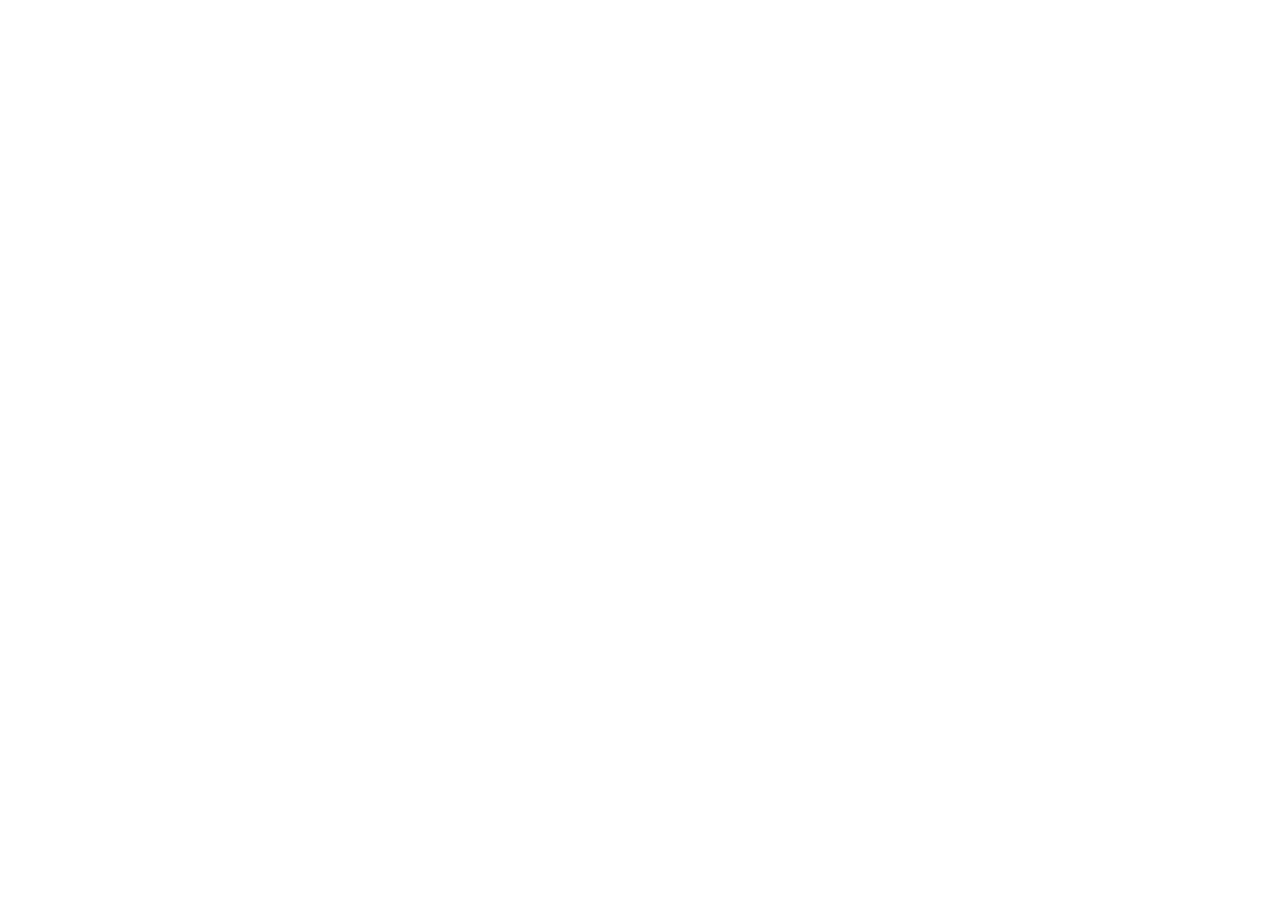
==== index.html @ 93bee439 "Update file paths for CSS and JS in index.html" ====
<!DOCTYPE html>
<html lang="en">

<head>
    <meta charset="UTF-8">
    <meta name="viewport" content="width=device-width, initial-scale=1.0">
    <title>Mi Portafolio | Carlos F. Alvines H.</title>
    <meta name="description"
        content="Portafolio de Carlos F. Alvines H., desarrollador web y programador. Explora mis proyectos, habilidades y experiencia en el desarrollo de software.">
    <meta name="keywords"
        content="Portafolio, Carlos F. Alvines H., desarrollador web, programador, proyectos, habilidades, experiencia, desarrollo de software">
    <meta name="author" content="Carlos F. Alvines H.">
    <meta name="robots" content="index, follow">
    <meta name="theme-color" content="#ffffff">
    <meta property="og:title" content="Mi Portafolio | Carlos F. Alvines H.">
    <meta property="og:description"
        content="Portafolio de Carlos F. Alvines H., desarrollador web y programador. Explora mis proyectos, habilidades y experiencia en el desarrollo de software.">
    <meta property="og:url" content="https://carlosalvines.com">
    <!-- <meta property="og:image" content="https://carlosalvines.com/images/portfolio.jpg"> -->
    <!-- <link rel="icon" href="/assets/img/logo/favicon.ico" type="image/x-icon"> -->
    <link rel="stylesheet" href="./src/css/index.css">
    <script src="./src/js/load-components.js" defer></script>
    <!-- Fuentes mejoradas -->
    <link
        href="https://fonts.googleapis.com/css2?family=Inter:ital,wght@0,100..900;1,100..900&family=Montserrat:ital,wght@0,100..900;1,100..900&display=swap"
        rel="stylesheet">
    <link rel="stylesheet" href="https://cdnjs.cloudflare.com/ajax/libs/font-awesome/6.5.1/css/all.min.css">
</head>

<body>
    <div class="video-background">
        <video autoplay muted loop>
            <source src="/assets/videos/fondo/particulas.mp4" type="video/mp4">
        </video>
    </div>


    <div id="header-container"></div>

    <div id="main-content">
        <div id="about-container"></div>
        <div id="projects-container"></div>
        <div id="contactame-container"></div>
        <div id="footer-container"></div>
    </div>
</body>
<script src="./src/js/main.js"></script>

</html>
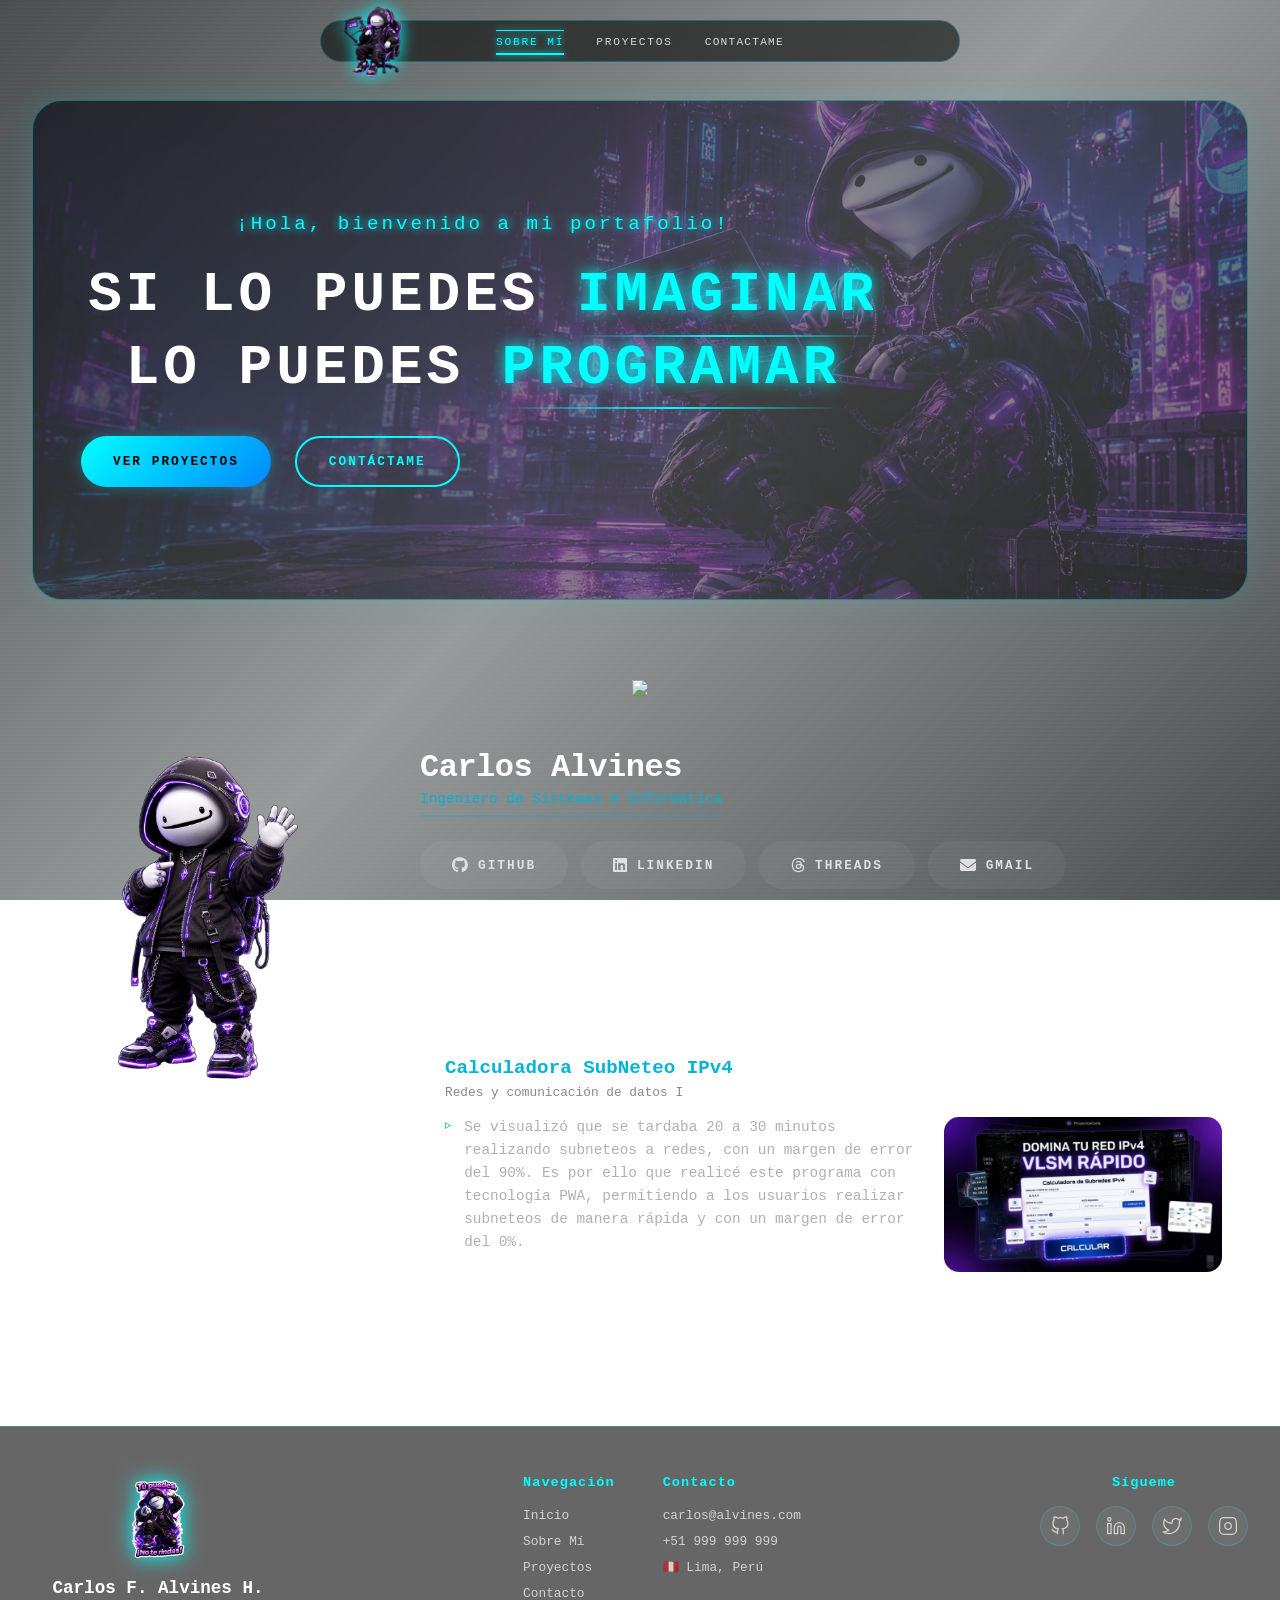
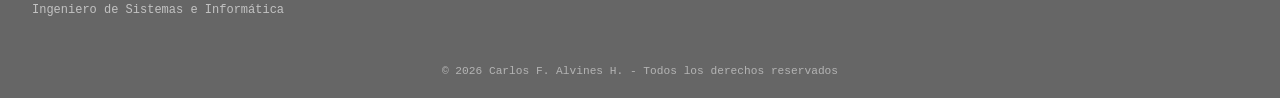
==== commit 4763e1ed: "Update paths for CSS and JS files in index.html" ====
--- a/index.html
+++ b/index.html
@@ -18,8 +18,8 @@
     <meta property="og:url" content="https://carlosalvines.com">
     <!-- <meta property="og:image" content="https://carlosalvines.com/images/portfolio.jpg"> -->
     <!-- <link rel="icon" href="/assets/img/logo/favicon.ico" type="image/x-icon"> -->
-    <link rel="stylesheet" href="./src/css/index.css">
-    <script src="./src/js/load-components.js" defer></script>
+    <link rel="stylesheet" href="./public/src/css/index.css">
+    <script src="./public/src/js/load-components.js" defer></script>
     <!-- Fuentes mejoradas -->
     <link
         href="https://fonts.googleapis.com/css2?family=Inter:ital,wght@0,100..900;1,100..900&family=Montserrat:ital,wght@0,100..900;1,100..900&display=swap"
@@ -30,7 +30,7 @@
 <body>
     <div class="video-background">
         <video autoplay muted loop>
-            <source src="/assets/videos/fondo/particulas.mp4" type="video/mp4">
+            <source src="./assets/videos/fondo/particulas.mp4" type="video/mp4">
         </video>
     </div>
 
@@ -44,6 +44,5 @@
         <div id="footer-container"></div>
     </div>
 </body>
-<script src="./src/js/main.js"></script>
-
+<script src="./public/src/js/main.js"></script>
 </html>
--- a/public/src/css/index.css
+++ b/public/src/css/index.css
@@ -0,0 +1,2589 @@
+/* ===== IMPORTACIÓN DE FUENTES FUTURISTAS ===== */
+@import url('https://fonts.googleapis.com/css2?family=Orbitron:wght@400;500;600;700;800;900&family=Share+Tech+Mono&family=Space+Mono:wght@400;700&family=Chakra+Petch:wght@300;400;500;600;700&display=swap');
+
+/* ===== VIDEO DE FONDO FUTURISTA ===== */
+.video-background {
+    position: fixed;
+    top: 0;
+    left: 0;
+    width: 100%;
+    height: 100%;
+    z-index: -2;
+    overflow: hidden;
+}
+
+.video-background video {
+    position: absolute;
+    top: 50%;
+    left: 50%;
+    transform: translate(-50%, -50%);
+    min-width: 100%;
+    min-height: 100%;
+    width: auto;
+    height: auto;
+    object-fit: cover;
+}
+
+/* Overlay con efecto futurista */
+.video-background::after {
+    content: '';
+    position: absolute;
+    top: 0;
+    left: 0;
+    width: 100%;
+    height: 100%;
+    background: linear-gradient(
+        135deg,
+        rgba(0, 0, 0, 0.7) 0%,
+        rgba(0, 0, 0, 0.4) 50%,
+        rgba(0, 0, 0, 0.7) 100%
+    );
+    z-index: 1;
+}
+
+/* Efecto de scanline futurista */
+.video-background::before {
+    content: '';
+    position: absolute;
+    top: 0;
+    left: 0;
+    width: 100%;
+    height: 100%;
+    background: repeating-linear-gradient(
+        0deg,
+        rgba(0, 255, 255, 0.03) 0px,
+        rgba(0, 255, 255, 0.03) 2px,
+        transparent 2px,
+        transparent 4px
+    );
+    pointer-events: none;
+    z-index: 2;
+}
+
+/* ===== ESTILOS GENERALES ===== */
+* {
+    margin: 0;
+    padding: 0;
+    box-sizing: border-box;
+}
+
+body {
+    font-family: 'Chakra Petch', 'Orbitron', 'Share Tech Mono', monospace;
+    color: #fff;
+    min-height: 100vh;
+    position: relative;
+    overflow-x: hidden;
+}
+
+/* Contenido principal */
+#header-container {
+    position: relative;
+    z-index: 10;
+}
+
+/* Para mejorar la legibilidad del texto sobre el video */
+h1, h2, h3, p, a, span, button {
+    position: relative;
+    z-index: 5;
+}
+
+/* Efecto de entrada suave para el contenido */
+@keyframes fadeInUp {
+    from {
+        opacity: 0;
+        transform: translateY(30px);
+    }
+    to {
+        opacity: 1;
+        transform: translateY(0);
+    }
+}
+
+/* Scrollbar personalizado futurista */
+::-webkit-scrollbar {
+    width: 6px;
+}
+
+::-webkit-scrollbar-track {
+    background: rgba(0, 0, 0, 0.3);
+    backdrop-filter: blur(5px);
+}
+
+::-webkit-scrollbar-thumb {
+    background: linear-gradient(180deg, #00ffff, #00ff88);
+    border-radius: 10px;
+}
+
+::-webkit-scrollbar-thumb:hover {
+    background: linear-gradient(180deg, #00ff88, #00ffff);
+}
+
+/* ===== HEADER FUTURISTA MEJORADO - MÁS ANGOSTO ===== */
+.main-header {
+    position: fixed;
+    top: 20px;
+    left: 50%;
+    transform: translateX(-50%);
+    width: 50%;
+    max-width: 650px;
+    z-index: 1000;
+    padding: 0.7rem 0;
+    transition: all 0.4s cubic-bezier(0.16, 1, 0.3, 1);
+    border-radius: 50px;
+    background: rgba(0, 0, 0, 0.55);
+    backdrop-filter: blur(12px);
+    border: 1px solid rgba(0, 255, 255, 0.25);
+    animation: floatHeader 3s ease-in-out infinite;
+}
+
+/* Efecto flotante */
+@keyframes floatHeader {
+    0% {
+        transform: translateX(-50%) translateY(0px);
+    }
+    50% {
+        transform: translateX(-50%) translateY(-4px);
+    }
+    100% {
+        transform: translateX(-50%) translateY(0px);
+    }
+}
+
+/* Fondo solo en scroll */
+.main-header.scrolled {
+    top: 10px;
+    padding: 0.5rem 0;
+    background: rgba(0, 0, 0, 0.92);
+    backdrop-filter: blur(20px);
+    border-bottom: 1px solid rgba(0, 255, 255, 0.35);
+    box-shadow: 0 5px 20px rgba(0, 0, 0, 0.3);
+    animation: none;
+    width: 55%;
+}
+
+.main-header .container {
+    max-width: 650px;
+    margin: 0 auto;
+    padding: 0 1.2rem;
+    display: flex;
+    justify-content: center;
+    align-items: center;
+    position: relative;
+}
+
+/* ===== LOGO MEJORADO ===== */
+.logo {
+    position: absolute;
+    left: 1.2rem;
+    display: flex;
+    align-items: center;
+    gap: 0.6rem;
+    cursor: pointer;
+    transition: all 0.3s ease;
+}
+
+.logo img {
+    height: 75px;
+    width: auto;
+    filter: drop-shadow(0 0 8px #00ffff);
+    transition: all 0.3s ease;
+}
+
+.logo:hover img {
+    filter: drop-shadow(0 0 18px #00ffff);
+    transform: scale(1.05);
+}
+
+.logo-text {
+    font-size: 1rem;
+    font-weight: 500;
+    letter-spacing: 2.5px;
+    color: #fff;
+    text-transform: uppercase;
+    background: linear-gradient(135deg, #fff, #00ffff, #00ff88);
+    -webkit-background-clip: text;
+    background-clip: text;
+    color: transparent;
+    font-family: 'Orbitron', 'Share Tech Mono', monospace;
+}
+
+/* ===== NAV CENTRADO ===== */
+.nav {
+    display: flex;
+    justify-content: center;
+    width: 100%;
+}
+
+.main-nav {
+    display: flex;
+    align-items: center;
+}
+
+.nav-list {
+    display: flex;
+    gap: 2.2rem;
+    list-style: none;
+    margin: 0;
+    padding: 0;
+}
+
+.nav-list a {
+    color: rgba(255, 255, 255, 0.8);
+    text-decoration: none;
+    font-size: 0.7rem;
+    font-weight: 500;
+    letter-spacing: 1.8px;
+    text-transform: uppercase;
+    padding: 0.4rem 0;
+    position: relative;
+    transition: all 0.3s ease;
+    font-family: 'Orbitron', 'Chakra Petch', monospace;
+}
+
+/* Ajuste específico para Contactame */
+.nav-list li:last-child a {
+    letter-spacing: 1.2px;
+}
+
+/* Efecto línea futurista */
+.nav-list a::before {
+    content: '';
+    position: absolute;
+    bottom: 0;
+    left: 0;
+    width: 0;
+    height: 1.5px;
+    background: #00ffff;
+    box-shadow: 0 0 6px #00ffff;
+    transition: width 0.3s ease;
+}
+
+.nav-list a::after {
+    content: '';
+    position: absolute;
+    top: 0;
+    right: 0;
+    width: 0;
+    height: 1.5px;
+    background: #00ffff;
+    box-shadow: 0 0 6px #00ffff;
+    transition: width 0.3s ease;
+}
+
+.nav-list a:hover::before,
+.nav-list a:hover::after,
+.nav-list a.active::before,
+.nav-list a.active::after {
+    width: 100%;
+}
+
+.nav-list a:hover,
+.nav-list a.active {
+    color: #00ffff;
+    text-shadow: 0 0 6px #00ffff;
+}
+
+/* ===== MENÚ HAMBURGUESA ===== */
+.menu-toogle {
+    display: none;
+    position: absolute;
+    right: 1.2rem;
+    background: none;
+    border: 1px solid rgba(0, 255, 255, 0.35);
+    color: #00ffff;
+    font-size: 1.2rem;
+    cursor: pointer;
+    padding: 0.4rem 0.8rem;
+    border-radius: 30px;
+    transition: all 0.3s ease;
+    backdrop-filter: blur(5px);
+    font-family: monospace;
+}
+
+.menu-toogle:hover {
+    border-color: #00ffff;
+    box-shadow: 0 0 12px rgba(0, 255, 255, 0.35);
+    text-shadow: 0 0 6px #00ffff;
+}
+
+/* ===== RESPONSIVE COMPLETO ===== */
+
+/* Móviles pequeños (hasta 480px) */
+@media (max-width: 480px) {
+    .main-header {
+        top: 8px;
+        width: 92%;
+        padding: 0.45rem 0;
+        border-radius: 35px;
+    }
+    
+    .main-header.scrolled {
+        width: 94%;
+    }
+    
+    .logo {
+        position: relative;
+        left: 0;
+    }
+    
+    .logo img {
+        height: 42px;
+    }
+    
+    .logo-text {
+        display: none;
+    }
+    
+    .main-header .container {
+        justify-content: space-between;
+        padding: 0 0.8rem;
+    }
+    
+    .menu-toogle {
+        display: block;
+        position: relative;
+        right: 0;
+        font-size: 1rem;
+        padding: 0.3rem 0.7rem;
+    }
+    
+    .nav {
+        position: absolute;
+        top: 100%;
+        left: 0;
+        width: 100%;
+        background: rgba(0, 0, 0, 0.96);
+        backdrop-filter: blur(20px);
+        max-height: 0;
+        overflow: hidden;
+        transition: max-height 0.4s ease;
+        border-bottom-left-radius: 25px;
+        border-bottom-right-radius: 25px;
+        overflow: hidden;
+    }
+    
+    .nav.active {
+        max-height: 260px;
+    }
+    
+    .nav-list {
+        flex-direction: column;
+        align-items: center;
+        gap: 0;
+        padding: 0.7rem 0;
+    }
+    
+    .nav-list li {
+        width: 100%;
+        text-align: center;
+    }
+    
+    .nav-list a {
+        display: block;
+        padding: 0.7rem;
+        font-size: 0.7rem;
+        letter-spacing: 1.5px;
+    }
+    
+    .nav-list a::before,
+    .nav-list a::after {
+        display: none;
+    }
+    
+    .nav-list a:hover {
+        background: rgba(0, 255, 255, 0.12);
+        color: #00ffff;
+    }
+}
+
+/* Móviles medianos y tablets pequeñas (481px - 768px) */
+@media (min-width: 481px) and (max-width: 768px) {
+    .main-header {
+        top: 12px;
+        width: 88%;
+        padding: 0.5rem 0;
+        border-radius: 40px;
+    }
+    
+    .main-header.scrolled {
+        width: 90%;
+    }
+    
+    .logo {
+        position: relative;
+        left: 0;
+    }
+    
+    .logo img {
+        height: 48px;
+    }
+    
+    .logo-text {
+        display: none;
+    }
+    
+    .main-header .container {
+        justify-content: space-between;
+        padding: 0 1rem;
+    }
+    
+    .menu-toogle {
+        display: block;
+        position: relative;
+        right: 0;
+    }
+    
+    .nav {
+        position: absolute;
+        top: 100%;
+        left: 0;
+        width: 100%;
+        background: rgba(0, 0, 0, 0.96);
+        backdrop-filter: blur(20px);
+        max-height: 0;
+        overflow: hidden;
+        transition: max-height 0.4s ease;
+        border-bottom-left-radius: 28px;
+        border-bottom-right-radius: 28px;
+        overflow: hidden;
+    }
+    
+    .nav.active {
+        max-height: 280px;
+    }
+    
+    .nav-list {
+        flex-direction: column;
+        align-items: center;
+        gap: 0;
+        padding: 0.8rem 0;
+    }
+    
+    .nav-list li {
+        width: 100%;
+        text-align: center;
+    }
+    
+    .nav-list a {
+        display: block;
+        padding: 0.8rem;
+        font-size: 0.75rem;
+        letter-spacing: 1.5px;
+    }
+    
+    .nav-list a::before,
+    .nav-list a::after {
+        display: none;
+    }
+    
+    .nav-list a:hover {
+        background: rgba(0, 255, 255, 0.12);
+        color: #00ffff;
+    }
+}
+
+/* Tablets (769px - 968px) */
+@media (min-width: 769px) and (max-width: 968px) {
+    .main-header {
+        width: 65%;
+        top: 15px;
+    }
+    
+    .main-header.scrolled {
+        width: 70%;
+    }
+    
+    .nav-list {
+        gap: 1.5rem;
+    }
+    
+    .nav-list a {
+        font-size: 0.6rem;
+        letter-spacing: 1.5px;
+    }
+    
+    .logo img {
+        height: 60px;
+    }
+    
+    .logo-text {
+        font-size: 0.85rem;
+        letter-spacing: 2px;
+    }
+}
+
+/* Laptops pequeñas (969px - 1200px) */
+@media (min-width: 969px) and (max-width: 1200px) {
+    .main-header {
+        width: 55%;
+        max-width: 700px;
+    }
+    
+    .nav-list {
+        gap: 1.8rem;
+    }
+    
+    .nav-list a {
+        font-size: 0.68rem;
+        letter-spacing: 1.6px;
+    }
+    
+    .logo img {
+        height: 70px;
+    }
+}
+
+/* Laptops grandes (1201px - 1400px) */
+@media (min-width: 1201px) and (max-width: 1400px) {
+    .main-header {
+        width: 50%;
+        max-width: 650px;
+    }
+    
+    .nav-list {
+        gap: 2rem;
+    }
+    
+    .nav-list a {
+        font-size: 0.7rem;
+        letter-spacing: 1.8px;
+    }
+}
+
+/* Pantallas muy grandes (1401px en adelante) */
+@media (min-width: 1401px) {
+    .main-header {
+        width: 45%;
+        max-width: 600px;
+    }
+    
+    .nav-list {
+        gap: 2.2rem;
+    }
+    
+    .nav-list a {
+        font-size: 0.72rem;
+        letter-spacing: 1.8px;
+    }
+}
+
+/* Altura pequeña (menos de 500px de altura) */
+@media (max-height: 500px) {
+    .main-header {
+        top: 8px;
+        padding: 0.4rem 0;
+    }
+    
+    .main-header.scrolled {
+        top: 5px;
+        padding: 0.3rem 0;
+    }
+    
+    .logo img {
+        height: 45px;
+    }
+    
+    .nav-list a {
+        padding: 0.2rem 0;
+    }
+}
+
+
+
+
+
+
+
+
+
+/* ================ABOUT ME========= */
+/* ================ ABOUT-ME SECTION ================ */
+
+/* ===== SECCIÓN ABOUT-ME (HERO) ===== */
+.about-me-section {
+    min-height: 100vh;
+    display: flex;
+    align-items: center;
+    padding: 100px 2rem 4rem;
+    position: relative;
+}
+
+.about-me-section .container {
+    max-width: 1400px;
+    margin: 0 auto;
+    width: 100%;
+}
+
+/* Banner principal */
+.about-me-section .banner {
+    position: relative;
+    border-radius: 30px;
+    overflow: hidden;
+    background: rgba(0, 0, 0, 0.4);
+    backdrop-filter: blur(5px);
+    border: 1px solid rgba(0, 255, 255, 0.3);
+    box-shadow: 0 0 30px rgba(0, 255, 255, 0.1);
+    transition: all 0.4s ease;
+    display: flex;
+    align-items: center;
+    min-height: 500px;
+}
+
+/* En pantallas grandes el contenido va a la izquierda */
+@media (min-width: 969px) {
+    .about-me-section .banner {
+        justify-content: flex-start;
+    }
+    
+    .about-me-section .content {
+        text-align: left;
+        padding: 3rem;
+        max-width: 700px;
+    }
+    
+    .buttons {
+        justify-content: flex-start;
+    }
+}
+
+.about-me-section .banner:hover {
+    border-color: rgba(0, 255, 255, 0.6);
+    box-shadow: 0 0 50px rgba(0, 255, 255, 0.2);
+}
+
+/* Imagen de fondo del banner */
+.banner-image {
+    position: absolute;
+    top: 0;
+    left: 0;
+    width: 100%;
+    height: 100%;
+    object-fit: cover;
+    z-index: -1;
+    opacity: 0.3;
+    transition: opacity 0.4s ease;
+}
+
+.about-me-section .banner:hover .banner-image {
+    opacity: 0.5;
+}
+
+/* Contenido del banner */
+.about-me-section .content {
+    position: relative;
+    z-index: 2;
+    text-align: center;
+    padding: 3rem;
+    max-width: 900px;
+}
+
+/* Bienvenida */
+.bienvenida h3 {
+    font-size: 1.2rem;
+    font-weight: 400;
+    letter-spacing: 3px;
+    color: #00ffff;
+    text-shadow: 0 0 10px #00ffff;
+    margin-bottom: 1.5rem;
+    font-family: 'Orbitron', monospace;
+    animation: fadeInUpAbout 0.6s ease;
+}
+
+/* Título principal */
+.about-me-section h1 {
+    font-size: 3.5rem;
+    font-weight: 700;
+    letter-spacing: 4px;
+    line-height: 1.3;
+    margin-bottom: 2rem;
+    font-family: 'Orbitron', monospace;
+    animation: fadeInUpAbout 0.8s ease;
+}
+
+.about-me-section h1 span {
+    color: #00ffff;
+    text-shadow: 0 0 15px #00ffff;
+    position: relative;
+    display: inline-block;
+}
+
+.about-me-section h1 span::before {
+    content: '';
+    position: absolute;
+    bottom: -5px;
+    left: 0;
+    width: 100%;
+    height: 2px;
+    background: linear-gradient(90deg, transparent, #00ffff, transparent);
+}
+
+/* Botones */
+.buttons {
+    display: flex;
+    gap: 1.5rem;
+    justify-content: center;
+    flex-wrap: wrap;
+    animation: fadeInUpAbout 1s ease;
+}
+
+.about-me-section button {
+    padding: 1rem 2rem;
+    border-radius: 50px;
+    font-size: 0.8rem;
+    font-weight: 600;
+    letter-spacing: 2px;
+    text-transform: uppercase;
+    cursor: pointer;
+    transition: all 0.3s ease;
+    font-family: 'Orbitron', monospace;
+    border: none;
+}
+
+.btn-primary {
+    background: linear-gradient(135deg, #00ffff, #0088ff);
+    color: #000;
+    box-shadow: 0 0 15px rgba(0, 255, 255, 0.3);
+}
+
+.btn-primary a {
+    color: #000;
+    text-decoration: none;
+}
+
+.btn-primary:hover {
+    transform: translateY(-3px);
+    box-shadow: 0 0 25px rgba(0, 255, 255, 0.5);
+}
+
+.btn-secondary {
+    background: transparent;
+    border: 2px solid #00ffff !important;
+    color: #00ffff;
+}
+
+.btn-secondary a {
+    color: #00ffff;
+    text-decoration: none;
+}
+
+.btn-secondary:hover {
+    background: rgba(0, 255, 255, 0.1);
+    transform: translateY(-3px);
+    box-shadow: 0 0 20px rgba(0, 255, 255, 0.2);
+}
+
+/* Animaciones */
+@keyframes fadeInUpAbout {
+    from {
+        opacity: 0;
+        transform: translateY(30px);
+    }
+    to {
+        opacity: 1;
+        transform: translateY(0);
+    }
+}
+
+/* ===== RESPONSIVE ABOUT-ME ===== */
+
+/* Tablets (769px - 968px) */
+@media (max-width: 968px) {
+    .about-me-section {
+        padding: 100px 2rem 4rem;
+        min-height: auto;
+    }
+    
+    .about-me-section h1 {
+        font-size: 2.5rem;
+        letter-spacing: 3px;
+    }
+    
+    .bienvenida h3 {
+        font-size: 1rem;
+        letter-spacing: 2px;
+    }
+    
+    .about-me-section .content {
+        padding: 2rem;
+    }
+    
+    .about-me-section .banner {
+        min-height: 450px;
+    }
+}
+
+/* Móviles grandes y tablets pequeñas (481px - 768px) */
+@media (max-width: 768px) {
+    .about-me-section {
+        padding: 140px 1rem 3rem;
+        min-height: auto;
+    }
+    
+    .about-me-section .banner {
+        min-height: 400px;
+    }
+    
+    .about-me-section h1 {
+        font-size: 1.8rem;
+        letter-spacing: 2px;
+    }
+    
+    .buttons {
+        gap: 1rem;
+    }
+    
+    .about-me-section button {
+        padding: 0.7rem 1.5rem;
+        font-size: 0.7rem;
+    }
+    
+    .bienvenida h3 {
+        font-size: 0.8rem;
+        letter-spacing: 2px;
+    }
+    
+    .about-me-section .content {
+        text-align: center;
+        padding: 1.5rem;
+    }
+    
+    .buttons {
+        justify-content: center;
+    }
+}
+
+/* Móviles pequeños (hasta 480px) */
+@media (max-width: 480px) {
+    .about-me-section {
+        padding: 130px 1rem 2rem;
+        min-height: auto;
+    }
+    
+    .about-me-section .banner {
+        min-height: 350px;
+    }
+    
+    .about-me-section h1 {
+        font-size: 1.4rem;
+        letter-spacing: 2px;
+    }
+    
+    .about-me-section button {
+        padding: 0.6rem 1.2rem;
+        font-size: 0.6rem;
+    }
+    
+    .bienvenida h3 {
+        font-size: 0.7rem;
+        letter-spacing: 1.5px;
+    }
+    
+    .about-me-section .content {
+        padding: 1.2rem;
+    }
+}
+
+/* Altura pequeña (menos de 600px de altura) */
+@media (max-height: 600px) {
+    .about-me-section {
+        padding: 120px 1rem 2rem;
+        min-height: auto;
+    }
+    
+    .about-me-section .banner {
+        min-height: 300px;
+    }
+    
+    .about-me-section h1 {
+        font-size: 1.3rem;
+        margin-bottom: 1rem;
+    }
+    
+    .bienvenida h3 {
+        margin-bottom: 0.8rem;
+    }
+    
+    .about-me-section button {
+        padding: 0.5rem 1rem;
+        font-size: 0.6rem;
+    }
+}
+
+
+
+
+
+
+
+
+/* container-info */
+/* ================ ABOUT-ME SECTION ================ */
+
+/* ===== SECCIÓN ABOUT-ME ===== */
+.about-me-section {
+    min-height: 100vh;
+    display: flex;
+    align-items: center;
+    padding: 100px 2rem 4rem;
+    position: relative;
+}
+
+.about-me-section .container {
+    max-width: 1400px;
+    margin: 0 auto;
+    width: 100%;
+}
+
+/* ===== BANNER PRINCIPAL ===== */
+.about-me-section .banner {
+    position: relative;
+    border-radius: 30px;
+    overflow: hidden;
+    background: rgba(0, 0, 0, 0.4);
+    backdrop-filter: blur(5px);
+    border: 1px solid rgba(0, 255, 255, 0.3);
+    box-shadow: 0 0 30px rgba(0, 255, 255, 0.1);
+    transition: all 0.4s ease;
+    display: flex;
+    align-items: center;
+    min-height: 500px;
+    margin-bottom: 5rem;
+}
+
+@media (min-width: 969px) {
+    .about-me-section .banner {
+        justify-content: flex-start;
+    }
+    
+    .about-me-section .content {
+        text-align: left;
+        padding: 3rem;
+        max-width: 700px;
+    }
+    
+    .about-me-section .banner .buttons {
+        justify-content: flex-start;
+    }
+}
+
+.about-me-section .banner:hover {
+    border-color: rgba(0, 255, 255, 0.6);
+    box-shadow: 0 0 50px rgba(0, 255, 255, 0.2);
+}
+
+.banner-image {
+    position: absolute;
+    top: 0;
+    left: 0;
+    width: 100%;
+    height: 100%;
+    object-fit: cover;
+    z-index: -1;
+    opacity: 0.3;
+    transition: opacity 0.4s ease;
+}
+
+.about-me-section .banner:hover .banner-image {
+    opacity: 0.5;
+}
+
+.about-me-section .content {
+    position: relative;
+    z-index: 2;
+    text-align: center;
+    padding: 3rem;
+    max-width: 900px;
+}
+
+.bienvenida h3 {
+    font-size: 1.2rem;
+    font-weight: 400;
+    letter-spacing: 3px;
+    color: #00ffff;
+    text-shadow: 0 0 10px #00ffff;
+    margin-bottom: 1.5rem;
+    font-family: 'Orbitron', monospace;
+    animation: fadeInUpAbout 0.6s ease;
+}
+
+.about-me-section h1 {
+    font-size: 3.5rem;
+    font-weight: 700;
+    letter-spacing: 4px;
+    line-height: 1.3;
+    margin-bottom: 2rem;
+    font-family: 'Orbitron', monospace;
+    animation: fadeInUpAbout 0.8s ease;
+}
+
+.about-me-section h1 span {
+    color: #00ffff;
+    text-shadow: 0 0 15px #00ffff;
+    position: relative;
+    display: inline-block;
+}
+
+.about-me-section h1 span::before {
+    content: '';
+    position: absolute;
+    bottom: -5px;
+    left: 0;
+    width: 100%;
+    height: 2px;
+    background: linear-gradient(90deg, transparent, #00ffff, transparent);
+}
+
+.about-me-section .banner .buttons {
+    display: flex;
+    gap: 1.5rem;
+    flex-wrap: wrap;
+    animation: fadeInUpAbout 1s ease;
+}
+
+.about-me-section .banner button {
+    padding: 1rem 2rem;
+    border-radius: 50px;
+    font-size: 0.8rem;
+    font-weight: 600;
+    letter-spacing: 2px;
+    text-transform: uppercase;
+    cursor: pointer;
+    transition: all 0.3s ease;
+    font-family: 'Orbitron', monospace;
+    border: none;
+}
+
+.btn-primary {
+    background: linear-gradient(135deg, #00ffff, #0088ff);
+    color: #000;
+    box-shadow: 0 0 15px rgba(0, 255, 255, 0.3);
+}
+
+.btn-primary a {
+    color: #000;
+    text-decoration: none;
+}
+
+.btn-primary:hover {
+    transform: translateY(-3px);
+    box-shadow: 0 0 25px rgba(0, 255, 255, 0.5);
+}
+
+.btn-secondary {
+    background: transparent;
+    border: 2px solid #00ffff !important;
+    color: #00ffff;
+}
+
+.btn-secondary a {
+    color: #00ffff;
+    text-decoration: none;
+}
+
+.btn-secondary:hover {
+    background: rgba(0, 255, 255, 0.1);
+    transform: translateY(-3px);
+    box-shadow: 0 0 20px rgba(0, 255, 255, 0.2);
+}
+
+/* ===== INFO WRAPPER - SEPARADO DEL BANNER ===== */
+.info-wrapper {
+    display: flex;
+    gap: 3rem;
+    margin-top: 3rem;
+    padding: 0;
+}
+
+/* Imagen - sin fondo amarillo, más grande en desktop */
+.info-image {
+    flex-shrink: 0;
+    width: 340px;
+}
+
+.info-image img {
+    width: 100%;
+    height: auto;
+    object-fit: contain;
+    transition: all 0.3s ease;
+    background: transparent;
+    display: block;
+}
+
+.info-image img:focus {
+    outline: none;
+    transform: scale(1.02);
+}
+
+.info-image img:hover {
+    transform: scale(1.02);
+}
+
+/* Contenedor de texto */
+.info-text {
+    flex: 1;
+}
+
+.info-text h2 {
+    font-size: 2rem;
+    font-weight: 600;
+    color: #fff;
+    margin-bottom: 0.25rem;
+    letter-spacing: -0.5px;
+}
+
+.info-text > span {
+    font-size: 0.9rem;
+    color: #00b4d8;
+    font-weight: 500;
+    display: inline-block;
+    margin-bottom: 1.5rem;
+    padding-bottom: 0.5rem;
+    border-bottom: 2px solid rgba(0, 180, 216, 0.3);
+}
+
+/* Botones sociales */
+.social-buttons {
+    display: flex;
+    gap: 0.8rem;
+    flex-wrap: wrap;
+    margin-bottom: 1.5rem;
+}
+
+.social-btn {
+    display: inline-flex;
+    align-items: center;
+    gap: 0.5rem;
+    background: rgba(255, 255, 255, 0.05);
+    border: 1px solid rgba(255, 255, 255, 0.1);
+    padding: 0.5rem 1.2rem;
+    border-radius: 40px;
+    color: #e0e0e0;
+    font-size: 0.8rem;
+    font-weight: 500;
+    cursor: pointer;
+    transition: all 0.2s ease;
+}
+.social-btn a {
+    text-decoration: none;
+    color: inherit;
+    display: inline-flex;
+    align-items: center;
+    gap: 0.5rem;
+}
+.social-btn i {
+    font-size: 1rem;
+}
+
+.social-btn:hover {
+    background: rgba(0, 180, 216, 0.15);
+    border-color: rgba(0, 180, 216, 0.4);
+    color: #00b4d8;
+    transform: translateY(-2px);
+}
+
+/* Descripción */
+.description {
+    font-size: 0.95rem;
+    line-height: 1.6;
+    color: #c0c0c0;
+    margin-bottom: 2rem;
+    text-align: justify;
+}
+
+/* Sección experiencia */
+.experiencia {
+    background: rgba(255, 255, 255, 0.03);
+    border-radius: 20px;
+    padding: 1.5rem;
+    border: 1px solid rgba(255, 255, 255, 0.06);
+    margin-top: 1rem;
+}
+
+.experiencia h3 {
+    font-size: 1.2rem;
+    font-weight: 600;
+    color: #00b4d8;
+    margin-bottom: 0.25rem;
+}
+
+.experiencia > span {
+    font-size: 0.8rem;
+    color: #888;
+    display: inline-block;
+    margin-bottom: 1rem;
+}
+
+.caracteristicas {
+    display: flex;
+    gap: 1.5rem;
+    align-items: flex-start;
+    flex-wrap: wrap;
+}
+
+.caracteristicas ul {
+    flex: 2;
+    list-style: none;
+    padding: 0;
+}
+
+.caracteristicas li {
+    font-size: 0.9rem;
+    line-height: 1.6;
+    color: #b0b0b0;
+    position: relative;
+    padding-left: 1.2rem;
+}
+
+.caracteristicas li::before {
+    content: "▹";
+    position: absolute;
+    left: 0;
+    color: #00b4d8;
+    font-size: 0.8rem;
+}
+
+.caracteristicas img {
+    flex: 1;
+    width: 100%;
+    max-width: 280px;
+    border-radius: 16px;
+    background: transparent;
+    object-fit: cover;
+    border: 1px solid rgba(255, 255, 255, 0.08);
+    transition: transform 0.3s ease;
+}
+
+.caracteristicas img:hover {
+    transform: scale(1.02);
+}
+
+/* Animaciones */
+@keyframes fadeInUpAbout {
+    from {
+        opacity: 0;
+        transform: translateY(30px);
+    }
+    to {
+        opacity: 1;
+        transform: translateY(0);
+    }
+}
+
+/* ===== RESPONSIVE ===== */
+
+/* Tablets */
+@media (max-width: 968px) {
+    .about-me-section {
+        padding: 100px 1.5rem 4rem;
+    }
+    
+    .about-me-section h1 {
+        font-size: 2.5rem;
+    }
+    
+    .bienvenida h3 {
+        font-size: 1rem;
+    }
+    
+    .about-me-section .banner {
+        min-height: 450px;
+        margin-bottom: 3rem;
+    }
+    
+    .info-wrapper {
+        flex-direction: column;
+        align-items: center;
+        text-align: center;
+        gap: 2rem;
+        margin-top: 2rem;
+    }
+    
+    .info-image {
+        width: 260px;
+    }
+    
+    .info-text h2 {
+        font-size: 1.6rem;
+    }
+    
+    .social-buttons {
+        justify-content: center;
+    }
+    
+    .description {
+        text-align: center;
+    }
+    
+    .caracteristicas {
+        flex-direction: column;
+    }
+    
+    .caracteristicas ul {
+        order: 2;
+    }
+    
+    .caracteristicas img {
+        order: 1;
+        max-width: 100%;
+        margin-bottom: 1rem;
+    }
+    
+    .caracteristicas li {
+        text-align: left;
+    }
+}
+
+/* Móviles grandes */
+@media (max-width: 768px) {
+    .about-me-section {
+        padding: 140px 1rem 3rem;
+    }
+    
+    .about-me-section .banner {
+        min-height: 400px;
+        margin-bottom: 2rem;
+    }
+    
+    .about-me-section h1 {
+        font-size: 1.8rem;
+    }
+    
+    .about-me-section .banner .buttons {
+        gap: 1rem;
+    }
+    
+    .about-me-section .banner button {
+        padding: 0.7rem 1.5rem;
+        font-size: 0.7rem;
+    }
+    
+    .bienvenida h3 {
+        font-size: 0.8rem;
+    }
+    
+    .about-me-section .content {
+        padding: 1.5rem;
+    }
+    
+    .info-wrapper {
+        margin-top: 1.5rem;
+    }
+    
+    .info-image {
+        width: 200px;
+    }
+    
+    .info-text h2 {
+        font-size: 1.4rem;
+    }
+    
+    .social-btn {
+        padding: 0.4rem 1rem;
+        font-size: 0.7rem;
+    }
+    
+    .description {
+        font-size: 0.85rem;
+    }
+    
+    .experiencia {
+        padding: 1rem;
+    }
+    
+    .experiencia h3 {
+        font-size: 1rem;
+    }
+    
+    .caracteristicas li {
+        font-size: 0.8rem;
+    }
+}
+
+/* Móviles pequeños */
+@media (max-width: 480px) {
+    .about-me-section {
+        padding: 130px 0.8rem 2rem;
+    }
+    
+    .about-me-section .banner {
+        min-height: 350px;
+        margin-bottom: 1.5rem;
+    }
+    
+    .about-me-section h1 {
+        font-size: 1.4rem;
+    }
+    
+    .about-me-section .banner button {
+        padding: 0.5rem 1rem;
+        font-size: 0.6rem;
+    }
+    
+    .bienvenida h3 {
+        font-size: 0.7rem;
+    }
+    
+    .info-image {
+        width: 160px;
+    }
+    
+    .social-buttons {
+        gap: 0.5rem;
+    }
+    
+    .social-btn {
+        padding: 0.35rem 0.8rem;
+        font-size: 0.65rem;
+    }
+    
+    .social-btn i {
+        font-size: 0.8rem;
+    }
+    
+    .info-text h2 {
+        font-size: 1.2rem;
+    }
+}
+
+/* Altura pequeña */
+@media (max-height: 600px) {
+    .about-me-section {
+        padding: 120px 1rem 2rem;
+    }
+    
+    .about-me-section .banner {
+        min-height: 300px;
+        margin-bottom: 2rem;
+    }
+    
+    .about-me-section h1 {
+        font-size: 1.3rem;
+        margin-bottom: 1rem;
+    }
+    
+    .bienvenida h3 {
+        margin-bottom: 0.8rem;
+    }
+    
+    .about-me-section .banner button {
+        padding: 0.5rem 1rem;
+        font-size: 0.6rem;
+    }
+    
+    .info-image {
+        width: 180px;
+    }
+}
+
+
+/* ================PROJECTS=== *//* ================ PROJECTS SECTION ================ */
+
+.projects-section {
+    padding: 100px 2rem 4rem;
+    position: relative;
+}
+
+.projects-section .container {
+    max-width: 1400px;
+    margin: 0 auto;
+    width: 100%;
+}
+
+/* ===== BANNER ===== */
+.projects-section .banner {
+    position: relative;
+    border-radius: 30px;
+    overflow: hidden;
+    min-height: 280px;
+    display: flex;
+    align-items: center;
+    justify-content: center;
+    margin-bottom: 3rem;
+    background: rgba(0, 0, 0, 0.4);
+    backdrop-filter: blur(5px);
+    border: 1px solid rgba(0, 255, 255, 0.3);
+}
+
+.banner-image {
+    position: absolute;
+    top: 0;
+    left: 0;
+    width: 100%;
+    height: 100%;
+    object-fit: cover;
+    z-index: -1;
+    opacity: 0.3;
+}
+
+.banner-content {
+    text-align: center;
+    z-index: 2;
+    padding: 2rem;
+}
+
+.banner-content h2 {
+    font-size: 3rem;
+    font-family: 'Orbitron', monospace;
+    color: #fff;
+    margin-bottom: 1rem;
+    letter-spacing: 3px;
+}
+
+.banner-content p {
+    font-size: 1.1rem;
+    color: rgba(255, 255, 255, 0.8);
+    margin-bottom: 1rem;
+}
+
+.banner-line {
+    width: 80px;
+    height: 3px;
+    background: linear-gradient(90deg, #00ffff, #00ff88);
+    margin: 0 auto;
+    border-radius: 3px;
+}
+
+/* ===== FILTROS ===== */
+.projects-filters {
+    display: flex;
+    gap: 1rem;
+    justify-content: center;
+    flex-wrap: wrap;
+    margin-bottom: 3rem;
+}
+
+.filter-btn {
+    background: rgba(255, 255, 255, 0.05);
+    border: 1px solid rgba(0, 255, 255, 0.2);
+    padding: 0.6rem 1.5rem;
+    border-radius: 40px;
+    color: rgba(255, 255, 255, 0.7);
+    font-family: 'Orbitron', monospace;
+    font-size: 0.75rem;
+    font-weight: 500;
+    letter-spacing: 1px;
+    cursor: pointer;
+    transition: all 0.3s ease;
+}
+
+.filter-btn:hover {
+    background: rgba(0, 255, 255, 0.1);
+    border-color: #00ffff;
+    color: #00ffff;
+}
+
+.filter-btn.active {
+    background: linear-gradient(135deg, rgba(0, 255, 255, 0.2), rgba(0, 255, 255, 0.05));
+    border-color: #00ffff;
+    color: #00ffff;
+    box-shadow: 0 0 15px rgba(0, 255, 255, 0.2);
+}
+
+/* ===== GRID DE PROYECTOS ===== */
+.projects-grid {
+    display: grid;
+    grid-template-columns: repeat(auto-fill, minmax(360px, 1fr));
+    gap: 2rem;
+}
+
+/* ===== TARJETA DE PROYECTO ===== */
+.project-card {
+    background: rgba(255, 255, 255, 0.03);
+    border-radius: 20px;
+    overflow: hidden;
+    border: 1px solid rgba(255, 255, 255, 0.08);
+    transition: all 0.3s ease;
+}
+
+.project-card:hover {
+    transform: translateY(-8px);
+    border-color: rgba(0, 255, 255, 0.3);
+    box-shadow: 0 10px 30px rgba(0, 0, 0, 0.3);
+}
+
+.project-image {
+    position: relative;
+    overflow: hidden;
+    height: 220px;
+}
+
+.project-image img {
+    width: 100%;
+    height: 100%;
+    object-fit: cover;
+    transition: transform 0.4s ease;
+}
+
+.project-card:hover .project-image img {
+    transform: scale(1.05);
+}
+
+.project-overlay {
+    position: absolute;
+    top: 0;
+    left: 0;
+    width: 100%;
+    height: 100%;
+    background: rgba(0, 0, 0, 0.75);
+    display: flex;
+    align-items: center;
+    justify-content: center;
+    opacity: 0;
+    transition: opacity 0.3s ease;
+}
+
+.project-card:hover .project-overlay {
+    opacity: 1;
+}
+
+.project-links {
+    display: flex;
+    gap: 1rem;
+}
+
+.project-link {
+    background: linear-gradient(135deg, #00ffff, #0088ff);
+    color: #000;
+    padding: 0.6rem 1.2rem;
+    border-radius: 30px;
+    text-decoration: none;
+    font-size: 0.75rem;
+    font-weight: 600;
+    transition: all 0.3s ease;
+}
+
+.project-link:hover {
+    transform: scale(1.05);
+    box-shadow: 0 0 15px rgba(0, 255, 255, 0.5);
+}
+
+.project-info {
+    padding: 1.5rem;
+}
+
+.project-info h3 {
+    font-size: 1.2rem;
+    font-family: 'Orbitron', monospace;
+    color: #fff;
+    margin-bottom: 0.3rem;
+}
+
+.project-category {
+    font-size: 0.7rem;
+    color: #00b4d8;
+    margin-bottom: 0.8rem;
+    letter-spacing: 1px;
+}
+
+.project-description {
+    font-size: 0.85rem;
+    line-height: 1.5;
+    color: #b0b0b0;
+    margin-bottom: 1rem;
+}
+
+.project-tech {
+    display: flex;
+    gap: 0.6rem;
+    flex-wrap: wrap;
+}
+
+.project-tech span {
+    background: rgba(0, 255, 255, 0.1);
+    padding: 0.2rem 0.8rem;
+    border-radius: 20px;
+    font-size: 0.65rem;
+    color: #00ffff;
+    font-family: monospace;
+}
+
+/* ===== IMAGEN DE PRESENTACIÓN DENTRO DEL GRID - SIN FONDO NI BORDES ===== */
+.img-presentation {
+    display: flex;
+    align-items: center;
+    justify-content: center;
+    text-align: center;
+    transition: all 0.3s ease;
+    min-height: 400px;
+    width: 100%;
+    height: 100%;
+    background: transparent;
+    border: none;
+    border-radius: 0;
+    backdrop-filter: none;
+    box-shadow: none;
+}
+
+.img-presentation-content {
+    width: 100%;
+    height: 100%;
+    display: flex;
+    align-items: center;
+    justify-content: center;
+}
+
+.img-presentation-content img {
+    width: 100%;
+    height: 100%;
+    object-fit: contain;
+    filter: drop-shadow(0 0 15px rgba(0, 255, 255, 0.3));
+    transition: all 0.3s ease;
+}
+
+.img-presentation-content img:hover {
+    transform: scale(1.05);
+    filter: drop-shadow(0 0 25px rgba(0, 255, 255, 0.5));
+}
+
+/* ===== RESPONSIVE ===== */
+
+/* Tablets (968px) */
+@media (max-width: 968px) {
+    .projects-section {
+        padding: 100px 1.5rem 4rem;
+    }
+    
+    .projects-grid {
+        grid-template-columns: repeat(auto-fill, minmax(320px, 1fr));
+        gap: 1.5rem;
+    }
+    
+    .banner-content h2 {
+        font-size: 2.5rem;
+    }
+    
+    .img-presentation {
+        min-height: 320px;
+    }
+}
+
+/* Móviles grandes (768px) */
+@media (max-width: 768px) {
+    .projects-section {
+        padding: 140px 1rem 3rem;
+    }
+    
+    .projects-grid {
+        grid-template-columns: 1fr;
+        gap: 1.5rem;
+    }
+    
+    .banner {
+        min-height: 220px;
+    }
+    
+    .banner-content h2 {
+        font-size: 1.8rem;
+    }
+    
+    .banner-content p {
+        font-size: 0.9rem;
+    }
+    
+    .filter-btn {
+        padding: 0.4rem 1rem;
+        font-size: 0.65rem;
+    }
+    
+    .project-image {
+        height: 200px;
+    }
+    
+    .img-presentation {
+        min-height: 280px;
+    }
+}
+
+/* Móviles pequeños (480px) */
+@media (max-width: 480px) {
+    .projects-section {
+        padding: 120px 0.8rem 2rem;
+    }
+    
+    .banner {
+        min-height: 180px;
+        margin-bottom: 2rem;
+    }
+    
+    .banner-content h2 {
+        font-size: 1.4rem;
+    }
+    
+    .banner-content p {
+        font-size: 0.75rem;
+    }
+    
+    .banner-line {
+        width: 50px;
+    }
+    
+    .filter-btn {
+        padding: 0.3rem 0.8rem;
+        font-size: 0.6rem;
+    }
+    
+    .project-info {
+        padding: 1rem;
+    }
+    
+    .project-info h3 {
+        font-size: 1rem;
+    }
+    
+    .project-description {
+        font-size: 0.75rem;
+    }
+    
+    .project-tech span {
+        font-size: 0.55rem;
+        padding: 0.15rem 0.6rem;
+    }
+    
+    .project-image {
+        height: 180px;
+    }
+    
+    .img-presentation {
+        min-height: 220px;
+    }
+}
+
+/* Altura pequeña (600px) */
+@media (max-height: 600px) {
+    .projects-section {
+        padding: 120px 1rem 2rem;
+    }
+    
+    .banner {
+        min-height: 180px;
+        margin-bottom: 2rem;
+    }
+    
+    .project-image {
+        height: 180px;
+    }
+    
+    .img-presentation {
+        min-height: 240px;
+    }
+}
+
+/* Animación de entrada */
+@keyframes fadeInUp {
+    from {
+        opacity: 0;
+        transform: translateY(30px);
+    }
+    to {
+        opacity: 1;
+        transform: translateY(0);
+    }
+}
+
+.project-card, .img-presentation {
+    animation: fadeInUp 0.5s ease forwards;
+}
+
+/* Retrasos escalonados */
+.project-card:nth-child(1) { animation-delay: 0.05s; }
+.project-card:nth-child(2) { animation-delay: 0.1s; }
+.project-card:nth-child(3) { animation-delay: 0.15s; }
+.project-card:nth-child(4) { animation-delay: 0.2s; }
+.project-card:nth-child(5) { animation-delay: 0.25s; }
+.project-card:nth-child(6) { animation-delay: 0.3s; }
+.img-presentation { animation-delay: 0.35s; }
+
+
+
+/* ======CONTACT====== */
+/* ================ CONTACT SECTION ================ */
+
+.contact-section {
+    padding: 100px 2rem 4rem;
+    position: relative;
+}
+
+.contact-section .container {
+    max-width: 1400px;
+    margin: 0 auto;
+    width: 100%;
+}
+
+/* ===== BANNER ===== */
+.contact-banner {
+    position: relative;
+    border-radius: 30px;
+    overflow: hidden;
+    min-height: 280px;
+    display: flex;
+    align-items: center;
+    justify-content: center;
+    margin-bottom: 3rem;
+    background: rgba(0, 0, 0, 0.4);
+    backdrop-filter: blur(5px);
+    border: 1px solid rgba(0, 255, 255, 0.3);
+}
+
+.contact-banner-image {
+    position: absolute;
+    top: 0;
+    left: 0;
+    width: 100%;
+    height: 100%;
+    object-fit: cover;
+    z-index: -1;
+    opacity: 0.3;
+}
+
+.contact-banner-content {
+    text-align: center;
+    z-index: 2;
+    padding: 2rem;
+}
+
+.contact-banner-content h2 {
+    font-size: 3rem;
+    font-family: 'Orbitron', monospace;
+    color: #fff;
+    margin-bottom: 1rem;
+    letter-spacing: 3px;
+}
+
+.contact-banner-content p {
+    font-size: 1.1rem;
+    color: rgba(255, 255, 255, 0.8);
+    margin-bottom: 1rem;
+}
+
+.banner-line {
+    width: 80px;
+    height: 3px;
+    background: linear-gradient(90deg, #00ffff, #00ff88);
+    margin: 0 auto;
+    border-radius: 3px;
+}
+
+/* ===== CONTACT WRAPPER ===== */
+.contact-wrapper {
+    display: flex;
+    gap: 3rem;
+    margin-bottom: 3rem;
+    flex-wrap: wrap;
+}
+
+/* ===== PERSONAJES FLORK ===== */
+.contact-characters {
+    flex: 1;
+    min-width: 280px;
+    display: flex;
+    flex-direction: column;
+    gap: 1.5rem;
+}
+
+.character-card {
+    background: rgba(255, 255, 255, 0.03);
+    border-radius: 20px;
+    padding: 1.5rem;
+    text-align: center;
+    transition: all 0.3s ease;
+    border: 1px solid rgba(0, 255, 255, 0.15);
+    display: flex;
+    align-items: center;
+    gap: 1rem;
+}
+
+.character-card:hover {
+    transform: translateX(8px);
+    border-color: rgba(0, 255, 255, 0.4);
+    background: rgba(0, 255, 255, 0.05);
+}
+
+.character-img {
+    width: 70px;
+    height: 70px;
+    object-fit: contain;
+    filter: drop-shadow(0 0 10px rgba(0, 255, 255, 0.3));
+    transition: all 0.3s ease;
+}
+
+.character-card:hover .character-img {
+    transform: scale(1.1);
+    filter: drop-shadow(0 0 15px rgba(0, 255, 255, 0.5));
+}
+
+.character-card p {
+    font-size: 1rem;
+    color: rgba(255, 255, 255, 0.8);
+    font-family: 'Orbitron', monospace;
+    letter-spacing: 1px;
+}
+
+/* ===== FORMULARIO ===== */
+.contact-form-wrapper {
+    flex: 2;
+    min-width: 320px;
+    background: rgba(255, 255, 255, 0.03);
+    border-radius: 30px;
+    padding: 2rem;
+    border: 1px solid rgba(0, 255, 255, 0.2);
+    transition: all 0.3s ease;
+}
+
+.contact-form-wrapper:hover {
+    border-color: rgba(0, 255, 255, 0.4);
+    box-shadow: 0 0 30px rgba(0, 255, 255, 0.1);
+}
+
+.contact-form-wrapper h3 {
+    font-size: 1.5rem;
+    font-family: 'Orbitron', monospace;
+    color: #00ffff;
+    margin-bottom: 1.5rem;
+    text-align: center;
+    letter-spacing: 2px;
+}
+
+.contact-form {
+    display: flex;
+    flex-direction: column;
+    gap: 1.2rem;
+}
+
+.form-group {
+    width: 100%;
+}
+
+.form-group input,
+.form-group textarea {
+    width: 100%;
+    padding: 1rem;
+    background: rgba(255, 255, 255, 0.05);
+    border: 1px solid rgba(0, 255, 255, 0.2);
+    border-radius: 15px;
+    color: #fff;
+    font-size: 0.9rem;
+    transition: all 0.3s ease;
+    font-family: 'Chakra Petch', monospace;
+}
+
+.form-group input:focus,
+.form-group textarea:focus {
+    outline: none;
+    border-color: #00ffff;
+    box-shadow: 0 0 15px rgba(0, 255, 255, 0.2);
+    background: rgba(0, 255, 255, 0.05);
+}
+
+.form-group input::placeholder,
+.form-group textarea::placeholder {
+    color: rgba(255, 255, 255, 0.4);
+}
+
+.submit-btn {
+    display: flex;
+    align-items: center;
+    justify-content: center;
+    gap: 0.8rem;
+    background: linear-gradient(135deg, #00ffff, #0088ff);
+    border: none;
+    padding: 1rem;
+    border-radius: 50px;
+    color: #000;
+    font-family: 'Orbitron', monospace;
+    font-size: 0.9rem;
+    font-weight: 600;
+    cursor: pointer;
+    transition: all 0.3s ease;
+    margin-top: 0.5rem;
+}
+
+.submit-btn:hover {
+    transform: translateY(-3px);
+    box-shadow: 0 0 20px rgba(0, 255, 255, 0.4);
+    gap: 1rem;
+}
+
+/* ===== FOOTER INFO ===== */
+.contact-info-footer {
+    display: flex;
+    justify-content: center;
+    gap: 2rem;
+    flex-wrap: wrap;
+    margin-top: 2rem;
+    padding-top: 2rem;
+    border-top: 1px solid rgba(0, 255, 255, 0.15);
+}
+
+.info-item {
+    display: flex;
+    align-items: center;
+    gap: 1rem;
+    background: rgba(255, 255, 255, 0.03);
+    padding: 0.8rem 1.5rem;
+    border-radius: 50px;
+    transition: all 0.3s ease;
+    border: 1px solid rgba(0, 255, 255, 0.15);
+}
+
+.info-item:hover {
+    transform: translateY(-3px);
+    border-color: rgba(0, 255, 255, 0.4);
+    background: rgba(0, 255, 255, 0.05);
+}
+
+.info-icon {
+    display: flex;
+    align-items: center;
+    justify-content: center;
+}
+
+.info-text h4 {
+    font-size: 0.7rem;
+    color: #00ffff;
+    margin-bottom: 0.2rem;
+    letter-spacing: 1px;
+}
+
+.info-text p {
+    font-size: 0.85rem;
+    color: rgba(255, 255, 255, 0.7);
+}
+
+/* ===== RESPONSIVE ===== */
+
+/* Tablets */
+@media (max-width: 968px) {
+    .contact-section {
+        padding: 100px 1.5rem 4rem;
+    }
+    
+    .contact-banner-content h2 {
+        font-size: 2.5rem;
+    }
+    
+    .contact-wrapper {
+        flex-direction: column;
+    }
+    
+    .contact-characters {
+        flex-direction: row;
+        justify-content: center;
+        flex-wrap: wrap;
+    }
+    
+    .character-card {
+        flex: 1;
+        min-width: 180px;
+        justify-content: center;
+    }
+}
+
+/* Móviles grandes */
+@media (max-width: 768px) {
+    .contact-section {
+        padding: 140px 1rem 3rem;
+    }
+    
+    .contact-banner {
+        min-height: 220px;
+    }
+    
+    .contact-banner-content h2 {
+        font-size: 1.8rem;
+    }
+    
+    .contact-banner-content p {
+        font-size: 0.9rem;
+    }
+    
+    .contact-characters {
+        flex-direction: column;
+        align-items: center;
+    }
+    
+    .character-card {
+        width: 100%;
+        max-width: 280px;
+    }
+    
+    .contact-form-wrapper {
+        padding: 1.5rem;
+    }
+    
+    .contact-form-wrapper h3 {
+        font-size: 1.2rem;
+    }
+    
+    .info-item {
+        padding: 0.6rem 1rem;
+    }
+    
+    .info-text p {
+        font-size: 0.75rem;
+    }
+}
+
+/* Móviles pequeños */
+@media (max-width: 480px) {
+    .contact-section {
+        padding: 120px 0.8rem 2rem;
+    }
+    
+    .contact-banner {
+        min-height: 180px;
+        margin-bottom: 2rem;
+    }
+    
+    .contact-banner-content h2 {
+        font-size: 1.4rem;
+    }
+    
+    .contact-banner-content p {
+        font-size: 0.75rem;
+    }
+    
+    .character-card {
+        padding: 1rem;
+    }
+    
+    .character-img {
+        width: 55px;
+        height: 55px;
+    }
+    
+    .character-card p {
+        font-size: 0.85rem;
+    }
+    
+    .form-group input,
+    .form-group textarea {
+        padding: 0.8rem;
+        font-size: 0.8rem;
+    }
+    
+    .submit-btn {
+        padding: 0.8rem;
+        font-size: 0.8rem;
+    }
+    
+    .contact-info-footer {
+        gap: 1rem;
+    }
+    
+    .info-item {
+        width: 100%;
+        justify-content: center;
+    }
+}
+
+/* Altura pequeña */
+@media (max-height: 600px) {
+    .contact-section {
+        padding: 120px 1rem 2rem;
+    }
+    
+    .contact-banner {
+        min-height: 180px;
+        margin-bottom: 2rem;
+    }
+}
+
+
+
+
+/* ====Footer==== */
+/* ================ FOOTER SECTION ================ */
+
+.main-footer {
+    position: relative;
+    margin-top: 4rem;
+    padding: 3rem 2rem 1rem;
+    background: rgba(0, 0, 0, 0.6);
+    backdrop-filter: blur(10px);
+    border-top: 1px solid rgba(0, 255, 255, 0.2);
+}
+
+.footer-container {
+    max-width: 1400px;
+    margin: 0 auto;
+    position: relative;
+}
+
+/* Flork decorativo */
+.footer-flork {
+    position: absolute;
+    bottom: 20px;
+    left: -30px;
+    width: 120px;
+    opacity: 0.4;
+    transition: all 0.3s ease;
+    pointer-events: none;
+}
+
+.footer-flork img {
+    width: 100%;
+    height: auto;
+    filter: drop-shadow(0 0 10px rgba(0, 255, 255, 0.3));
+}
+
+.main-footer:hover .footer-flork {
+    opacity: 0.7;
+    transform: translateX(10px);
+}
+
+/* Contenido principal */
+.footer-content {
+    display: flex;
+    justify-content: space-between;
+    flex-wrap: wrap;
+    gap: 2rem;
+    margin-bottom: 2rem;
+}
+
+/* Logo y título */
+.footer-logo {
+    text-align: center;
+    min-width: 200px;
+}
+
+.footer-logo img {
+    width: 60px;
+    height: auto;
+    filter: drop-shadow(0 0 10px cyan);
+    margin-bottom: 0.5rem;
+}
+
+.footer-logo h3 {
+    font-size: 1.1rem;
+    font-family: 'Orbitron', monospace;
+    color: #fff;
+    margin-bottom: 0.3rem;
+}
+
+.footer-logo p {
+    font-size: 0.75rem;
+    color: rgba(255, 255, 255, 0.6);
+}
+
+/* Enlaces */
+.footer-links {
+    display: flex;
+    gap: 3rem;
+}
+
+.links-column h4 {
+    font-size: 0.85rem;
+    font-family: 'Orbitron', monospace;
+    color: #00ffff;
+    margin-bottom: 1rem;
+    letter-spacing: 1px;
+}
+
+.links-column ul {
+    list-style: none;
+    padding: 0;
+}
+
+.links-column li {
+    margin-bottom: 0.5rem;
+}
+
+.links-column a,
+.links-column span {
+    font-size: 0.8rem;
+    color: rgba(255, 255, 255, 0.7);
+    text-decoration: none;
+    transition: all 0.3s ease;
+}
+
+.links-column a:hover {
+    color: #00ffff;
+    padding-left: 5px;
+}
+
+/* Redes sociales */
+.footer-social h4 {
+    font-size: 0.85rem;
+    font-family: 'Orbitron', monospace;
+    color: #00ffff;
+    margin-bottom: 1rem;
+    letter-spacing: 1px;
+    text-align: center;
+}
+
+.social-icons {
+    display: flex;
+    gap: 1rem;
+}
+
+.social-icon {
+    display: flex;
+    align-items: center;
+    justify-content: center;
+    width: 40px;
+    height: 40px;
+    background: rgba(255, 255, 255, 0.05);
+    border: 1px solid rgba(0, 255, 255, 0.2);
+    border-radius: 50%;
+    color: rgba(255, 255, 255, 0.7);
+    transition: all 0.3s ease;
+}
+
+.social-icon:hover {
+    background: rgba(0, 255, 255, 0.15);
+    border-color: #00ffff;
+    color: #00ffff;
+    transform: translateY(-3px);
+}
+
+/* Banner decorativo */
+.footer-banner {
+    text-align: center;
+    margin: 1.5rem 0;
+    padding: 1rem 0;
+    border-top: 1px solid rgba(0, 255, 255, 0.1);
+    border-bottom: 1px solid rgba(0, 255, 255, 0.1);
+}
+
+.footer-banner img {
+    max-width: 200px;
+    height: auto;
+    opacity: 0.5;
+    transition: all 0.3s ease;
+}
+
+.footer-banner img:hover {
+    opacity: 0.8;
+    transform: scale(1.05);
+}
+
+/* Copyright */
+.footer-copyright {
+    text-align: center;
+    padding-top: 1rem;
+}
+
+.footer-copyright p {
+    font-size: 0.7rem;
+    color: rgba(255, 255, 255, 0.5);
+    margin-bottom: 0.3rem;
+}
+
+.footer-made {
+    font-size: 0.65rem;
+    letter-spacing: 1px;
+}
+
+/* ===== RESPONSIVE ===== */
+
+@media (max-width: 968px) {
+    .main-footer {
+        padding: 2rem 1.5rem 1rem;
+    }
+    
+    .footer-content {
+        flex-direction: column;
+        align-items: center;
+        text-align: center;
+    }
+    
+    .footer-links {
+        justify-content: center;
+        text-align: center;
+    }
+    
+    .footer-flork {
+        display: none;
+    }
+    
+    .social-icons {
+        justify-content: center;
+    }
+}
+
+@media (max-width: 768px) {
+    .main-footer {
+        margin-top: 2rem;
+        padding: 1.5rem 1rem 1rem;
+    }
+    
+    .footer-links {
+        flex-direction: column;
+        gap: 1.5rem;
+    }
+    
+    .footer-logo img {
+        width: 50px;
+    }
+    
+    .footer-logo h3 {
+        font-size: 0.9rem;
+    }
+    
+    .links-column h4 {
+        font-size: 0.75rem;
+    }
+    
+    .links-column a,
+    .links-column span {
+        font-size: 0.7rem;
+    }
+    
+    .social-icon {
+        width: 35px;
+        height: 35px;
+    }
+    
+    .footer-banner img {
+        max-width: 150px;
+    }
+}
+
+@media (max-width: 480px) {
+    .main-footer {
+        padding: 1rem 0.8rem 0.8rem;
+    }
+    
+    .footer-banner img {
+        max-width: 120px;
+    }
+    
+    .footer-copyright p {
+        font-size: 0.6rem;
+    }
+    
+    .footer-made {
+        font-size: 0.55rem;
+    }
+}
+
+
+#about-container, #projects-container, #contactame-container {
+    transition: all 0.3s ease;
+}
+
+/* ===== IMAGEN DE PRESENTACIÓN MÁS GRANDE ===== */
+.img-presentacion-content img {
+    width: 320px;
+    height: auto;
+    filter: drop-shadow(0 0 15px rgba(0, 255, 255, 0.3));
+    transition: all 0.3s ease;
+}
+
+.img-presentacion-content img:hover {
+    transform: scale(1.05);
+    filter: drop-shadow(0 0 25px rgba(0, 255, 255, 0.5));
+}
+
+/* Responsive - solo la imagen */
+@media (max-width: 768px) {
+    .img-presentacion-content img {
+        width: 250px;
+    }
+}
+
+@media (max-width: 480px) {
+    .img-presentacion-content img {
+        width: 200px;
+    }
+}
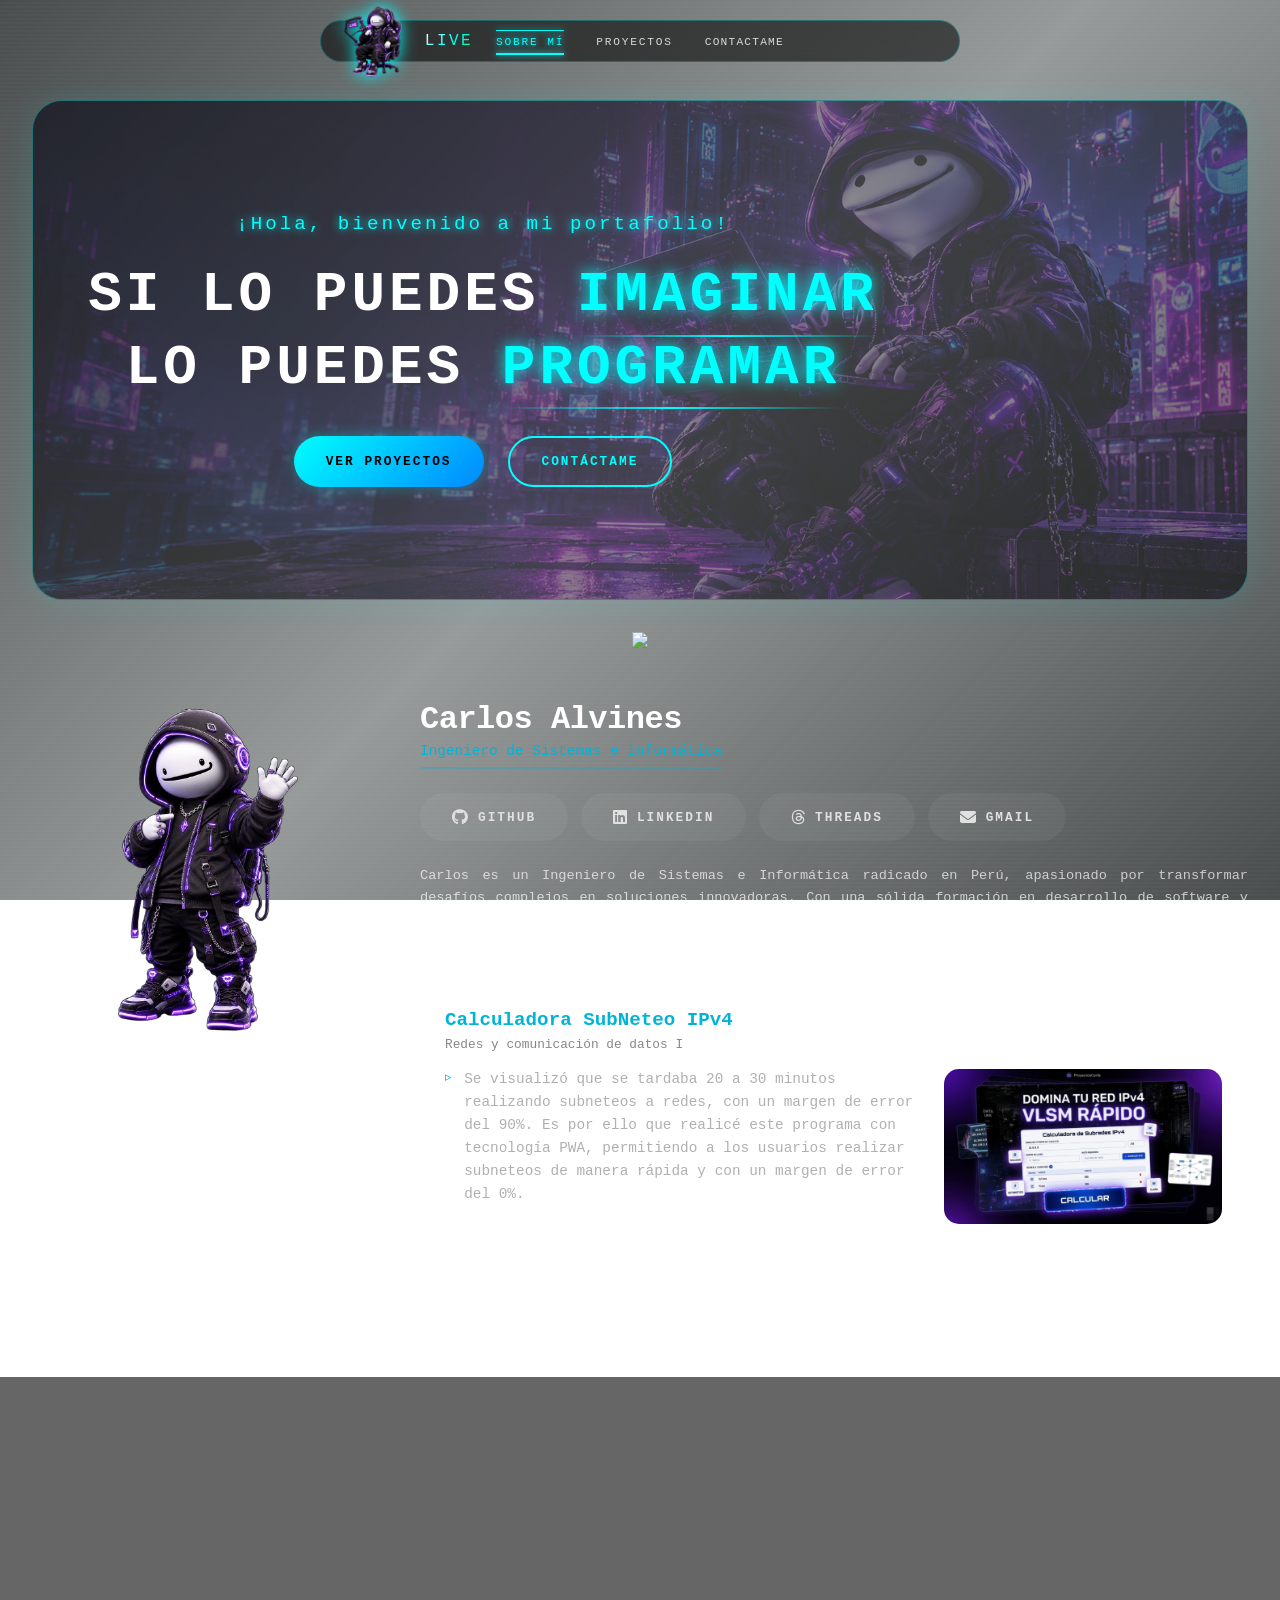
==== commit 9987dd96: "Add Google Analytics tracking script Added Google Analytics tracking script to the HTML." ====
--- a/index.html
+++ b/index.html
@@ -17,7 +17,7 @@
         content="Portafolio de Carlos F. Alvines H., desarrollador web y programador. Explora mis proyectos, habilidades y experiencia en el desarrollo de software.">
     <meta property="og:url" content="https://carlosalvines.com">
     <!-- <meta property="og:image" content="https://carlosalvines.com/images/portfolio.jpg"> -->
-    <!-- <link rel="icon" href="/assets/img/logo/favicon.ico" type="image/x-icon"> -->
+    <link rel="icon" href="./assets/img/logo/logo-live.png" type="image/x-icon">
     <link rel="stylesheet" href="./public/src/css/index.css">
     <script src="./public/src/js/load-components.js" defer></script>
     <!-- Fuentes mejoradas -->
@@ -25,6 +25,19 @@
         href="https://fonts.googleapis.com/css2?family=Inter:ital,wght@0,100..900;1,100..900&family=Montserrat:ital,wght@0,100..900;1,100..900&display=swap"
         rel="stylesheet">
     <link rel="stylesheet" href="https://cdnjs.cloudflare.com/ajax/libs/font-awesome/6.5.1/css/all.min.css">
+
+     <!-- Google tag (gtag.js) -->
+    <script async src="https://www.googletagmanager.com/gtag/js?id=G-J4YSEC3KQR"></script>
+    <script>
+        window.dataLayer = window.dataLayer || [];
+        function gtag(){dataLayer.push(arguments);}
+        gtag('js', new Date());
+
+        gtag('config', 'G-J4YSEC3KQR');
+    </script>
+
+
+
 </head>
 
 <body>
--- a/public/src/css/index.css
+++ b/public/src/css/index.css
@@ -23,7 +23,29 @@
     height: auto;
     object-fit: cover;
 }
-
+.skills-icons {
+    text-align: center;
+    margin: 2rem 0;
+}
+
+.skills-icons img {
+    max-width: 100%;
+    height: auto;
+}
+
+@media (max-width: 768px) {
+    .skills-icons img {
+        width: 90%;
+        max-width: 500px;
+    }
+}
+
+@media (max-width: 480px) {
+    .skills-icons img {
+        width: 95%;
+        max-width: 320px;
+    }
+}
 /* Overlay con efecto futurista */
 .video-background::after {
     content: '';
@@ -284,7 +306,7 @@
 }
 
 /* ===== MENÚ HAMBURGUESA ===== */
-.menu-toogle {
+.menu-toggle {
     display: none;
     position: absolute;
     right: 1.2rem;
@@ -300,187 +322,13 @@
     font-family: monospace;
 }
 
-.menu-toogle:hover {
+.menu-toggle:hover {
     border-color: #00ffff;
     box-shadow: 0 0 12px rgba(0, 255, 255, 0.35);
     text-shadow: 0 0 6px #00ffff;
 }
 
 /* ===== RESPONSIVE COMPLETO ===== */
-
-/* Móviles pequeños (hasta 480px) */
-@media (max-width: 480px) {
-    .main-header {
-        top: 8px;
-        width: 92%;
-        padding: 0.45rem 0;
-        border-radius: 35px;
-    }
-    
-    .main-header.scrolled {
-        width: 94%;
-    }
-    
-    .logo {
-        position: relative;
-        left: 0;
-    }
-    
-    .logo img {
-        height: 42px;
-    }
-    
-    .logo-text {
-        display: none;
-    }
-    
-    .main-header .container {
-        justify-content: space-between;
-        padding: 0 0.8rem;
-    }
-    
-    .menu-toogle {
-        display: block;
-        position: relative;
-        right: 0;
-        font-size: 1rem;
-        padding: 0.3rem 0.7rem;
-    }
-    
-    .nav {
-        position: absolute;
-        top: 100%;
-        left: 0;
-        width: 100%;
-        background: rgba(0, 0, 0, 0.96);
-        backdrop-filter: blur(20px);
-        max-height: 0;
-        overflow: hidden;
-        transition: max-height 0.4s ease;
-        border-bottom-left-radius: 25px;
-        border-bottom-right-radius: 25px;
-        overflow: hidden;
-    }
-    
-    .nav.active {
-        max-height: 260px;
-    }
-    
-    .nav-list {
-        flex-direction: column;
-        align-items: center;
-        gap: 0;
-        padding: 0.7rem 0;
-    }
-    
-    .nav-list li {
-        width: 100%;
-        text-align: center;
-    }
-    
-    .nav-list a {
-        display: block;
-        padding: 0.7rem;
-        font-size: 0.7rem;
-        letter-spacing: 1.5px;
-    }
-    
-    .nav-list a::before,
-    .nav-list a::after {
-        display: none;
-    }
-    
-    .nav-list a:hover {
-        background: rgba(0, 255, 255, 0.12);
-        color: #00ffff;
-    }
-}
-
-/* Móviles medianos y tablets pequeñas (481px - 768px) */
-@media (min-width: 481px) and (max-width: 768px) {
-    .main-header {
-        top: 12px;
-        width: 88%;
-        padding: 0.5rem 0;
-        border-radius: 40px;
-    }
-    
-    .main-header.scrolled {
-        width: 90%;
-    }
-    
-    .logo {
-        position: relative;
-        left: 0;
-    }
-    
-    .logo img {
-        height: 48px;
-    }
-    
-    .logo-text {
-        display: none;
-    }
-    
-    .main-header .container {
-        justify-content: space-between;
-        padding: 0 1rem;
-    }
-    
-    .menu-toogle {
-        display: block;
-        position: relative;
-        right: 0;
-    }
-    
-    .nav {
-        position: absolute;
-        top: 100%;
-        left: 0;
-        width: 100%;
-        background: rgba(0, 0, 0, 0.96);
-        backdrop-filter: blur(20px);
-        max-height: 0;
-        overflow: hidden;
-        transition: max-height 0.4s ease;
-        border-bottom-left-radius: 28px;
-        border-bottom-right-radius: 28px;
-        overflow: hidden;
-    }
-    
-    .nav.active {
-        max-height: 280px;
-    }
-    
-    .nav-list {
-        flex-direction: column;
-        align-items: center;
-        gap: 0;
-        padding: 0.8rem 0;
-    }
-    
-    .nav-list li {
-        width: 100%;
-        text-align: center;
-    }
-    
-    .nav-list a {
-        display: block;
-        padding: 0.8rem;
-        font-size: 0.75rem;
-        letter-spacing: 1.5px;
-    }
-    
-    .nav-list a::before,
-    .nav-list a::after {
-        display: none;
-    }
-    
-    .nav-list a:hover {
-        background: rgba(0, 255, 255, 0.12);
-        color: #00ffff;
-    }
-}
 
 /* Tablets (769px - 968px) */
 @media (min-width: 769px) and (max-width: 968px) {
@@ -588,15 +436,6 @@
     }
 }
 
-
-
-
-
-
-
-
-
-/* ================ABOUT ME========= */
 /* ================ ABOUT-ME SECTION ================ */
 
 /* ===== SECCIÓN ABOUT-ME (HERO) ===== */
@@ -907,183 +746,6 @@
         padding: 0.5rem 1rem;
         font-size: 0.6rem;
     }
-}
-
-
-
-
-
-
-
-
-/* container-info */
-/* ================ ABOUT-ME SECTION ================ */
-
-/* ===== SECCIÓN ABOUT-ME ===== */
-.about-me-section {
-    min-height: 100vh;
-    display: flex;
-    align-items: center;
-    padding: 100px 2rem 4rem;
-    position: relative;
-}
-
-.about-me-section .container {
-    max-width: 1400px;
-    margin: 0 auto;
-    width: 100%;
-}
-
-/* ===== BANNER PRINCIPAL ===== */
-.about-me-section .banner {
-    position: relative;
-    border-radius: 30px;
-    overflow: hidden;
-    background: rgba(0, 0, 0, 0.4);
-    backdrop-filter: blur(5px);
-    border: 1px solid rgba(0, 255, 255, 0.3);
-    box-shadow: 0 0 30px rgba(0, 255, 255, 0.1);
-    transition: all 0.4s ease;
-    display: flex;
-    align-items: center;
-    min-height: 500px;
-    margin-bottom: 5rem;
-}
-
-@media (min-width: 969px) {
-    .about-me-section .banner {
-        justify-content: flex-start;
-    }
-    
-    .about-me-section .content {
-        text-align: left;
-        padding: 3rem;
-        max-width: 700px;
-    }
-    
-    .about-me-section .banner .buttons {
-        justify-content: flex-start;
-    }
-}
-
-.about-me-section .banner:hover {
-    border-color: rgba(0, 255, 255, 0.6);
-    box-shadow: 0 0 50px rgba(0, 255, 255, 0.2);
-}
-
-.banner-image {
-    position: absolute;
-    top: 0;
-    left: 0;
-    width: 100%;
-    height: 100%;
-    object-fit: cover;
-    z-index: -1;
-    opacity: 0.3;
-    transition: opacity 0.4s ease;
-}
-
-.about-me-section .banner:hover .banner-image {
-    opacity: 0.5;
-}
-
-.about-me-section .content {
-    position: relative;
-    z-index: 2;
-    text-align: center;
-    padding: 3rem;
-    max-width: 900px;
-}
-
-.bienvenida h3 {
-    font-size: 1.2rem;
-    font-weight: 400;
-    letter-spacing: 3px;
-    color: #00ffff;
-    text-shadow: 0 0 10px #00ffff;
-    margin-bottom: 1.5rem;
-    font-family: 'Orbitron', monospace;
-    animation: fadeInUpAbout 0.6s ease;
-}
-
-.about-me-section h1 {
-    font-size: 3.5rem;
-    font-weight: 700;
-    letter-spacing: 4px;
-    line-height: 1.3;
-    margin-bottom: 2rem;
-    font-family: 'Orbitron', monospace;
-    animation: fadeInUpAbout 0.8s ease;
-}
-
-.about-me-section h1 span {
-    color: #00ffff;
-    text-shadow: 0 0 15px #00ffff;
-    position: relative;
-    display: inline-block;
-}
-
-.about-me-section h1 span::before {
-    content: '';
-    position: absolute;
-    bottom: -5px;
-    left: 0;
-    width: 100%;
-    height: 2px;
-    background: linear-gradient(90deg, transparent, #00ffff, transparent);
-}
-
-.about-me-section .banner .buttons {
-    display: flex;
-    gap: 1.5rem;
-    flex-wrap: wrap;
-    animation: fadeInUpAbout 1s ease;
-}
-
-.about-me-section .banner button {
-    padding: 1rem 2rem;
-    border-radius: 50px;
-    font-size: 0.8rem;
-    font-weight: 600;
-    letter-spacing: 2px;
-    text-transform: uppercase;
-    cursor: pointer;
-    transition: all 0.3s ease;
-    font-family: 'Orbitron', monospace;
-    border: none;
-}
-
-.btn-primary {
-    background: linear-gradient(135deg, #00ffff, #0088ff);
-    color: #000;
-    box-shadow: 0 0 15px rgba(0, 255, 255, 0.3);
-}
-
-.btn-primary a {
-    color: #000;
-    text-decoration: none;
-}
-
-.btn-primary:hover {
-    transform: translateY(-3px);
-    box-shadow: 0 0 25px rgba(0, 255, 255, 0.5);
-}
-
-.btn-secondary {
-    background: transparent;
-    border: 2px solid #00ffff !important;
-    color: #00ffff;
-}
-
-.btn-secondary a {
-    color: #00ffff;
-    text-decoration: none;
-}
-
-.btn-secondary:hover {
-    background: rgba(0, 255, 255, 0.1);
-    transform: translateY(-3px);
-    box-shadow: 0 0 20px rgba(0, 255, 255, 0.2);
 }
 
 /* ===== INFO WRAPPER - SEPARADO DEL BANNER ===== */
@@ -1257,39 +919,10 @@
     transform: scale(1.02);
 }
 
-/* Animaciones */
-@keyframes fadeInUpAbout {
-    from {
-        opacity: 0;
-        transform: translateY(30px);
-    }
-    to {
-        opacity: 1;
-        transform: translateY(0);
-    }
-}
-
-/* ===== RESPONSIVE ===== */
+/* ===== RESPONSIVE INFO WRAPPER ===== */
 
 /* Tablets */
 @media (max-width: 968px) {
-    .about-me-section {
-        padding: 100px 1.5rem 4rem;
-    }
-    
-    .about-me-section h1 {
-        font-size: 2.5rem;
-    }
-    
-    .bienvenida h3 {
-        font-size: 1rem;
-    }
-    
-    .about-me-section .banner {
-        min-height: 450px;
-        margin-bottom: 3rem;
-    }
-    
     .info-wrapper {
         flex-direction: column;
         align-items: center;
@@ -1335,36 +968,6 @@
 
 /* Móviles grandes */
 @media (max-width: 768px) {
-    .about-me-section {
-        padding: 140px 1rem 3rem;
-    }
-    
-    .about-me-section .banner {
-        min-height: 400px;
-        margin-bottom: 2rem;
-    }
-    
-    .about-me-section h1 {
-        font-size: 1.8rem;
-    }
-    
-    .about-me-section .banner .buttons {
-        gap: 1rem;
-    }
-    
-    .about-me-section .banner button {
-        padding: 0.7rem 1.5rem;
-        font-size: 0.7rem;
-    }
-    
-    .bienvenida h3 {
-        font-size: 0.8rem;
-    }
-    
-    .about-me-section .content {
-        padding: 1.5rem;
-    }
-    
     .info-wrapper {
         margin-top: 1.5rem;
     }
@@ -1401,28 +1004,6 @@
 
 /* Móviles pequeños */
 @media (max-width: 480px) {
-    .about-me-section {
-        padding: 130px 0.8rem 2rem;
-    }
-    
-    .about-me-section .banner {
-        min-height: 350px;
-        margin-bottom: 1.5rem;
-    }
-    
-    .about-me-section h1 {
-        font-size: 1.4rem;
-    }
-    
-    .about-me-section .banner button {
-        padding: 0.5rem 1rem;
-        font-size: 0.6rem;
-    }
-    
-    .bienvenida h3 {
-        font-size: 0.7rem;
-    }
-    
     .info-image {
         width: 160px;
     }
@@ -1447,36 +1028,12 @@
 
 /* Altura pequeña */
 @media (max-height: 600px) {
-    .about-me-section {
-        padding: 120px 1rem 2rem;
-    }
-    
-    .about-me-section .banner {
-        min-height: 300px;
-        margin-bottom: 2rem;
-    }
-    
-    .about-me-section h1 {
-        font-size: 1.3rem;
-        margin-bottom: 1rem;
-    }
-    
-    .bienvenida h3 {
-        margin-bottom: 0.8rem;
-    }
-    
-    .about-me-section .banner button {
-        padding: 0.5rem 1rem;
-        font-size: 0.6rem;
-    }
-    
     .info-image {
         width: 180px;
     }
 }
 
-
-/* ================PROJECTS=== *//* ================ PROJECTS SECTION ================ */
+/* ================ PROJECTS SECTION ================ */
 
 .projects-section {
     padding: 100px 2rem 4rem;
@@ -1502,17 +1059,6 @@
     background: rgba(0, 0, 0, 0.4);
     backdrop-filter: blur(5px);
     border: 1px solid rgba(0, 255, 255, 0.3);
-}
-
-.banner-image {
-    position: absolute;
-    top: 0;
-    left: 0;
-    width: 100%;
-    height: 100%;
-    object-fit: cover;
-    z-index: -1;
-    opacity: 0.3;
 }
 
 .banner-content {
@@ -1697,7 +1243,7 @@
     font-family: monospace;
 }
 
-/* ===== IMAGEN DE PRESENTACIÓN DENTRO DEL GRID - SIN FONDO NI BORDES ===== */
+/* ===== IMAGEN DE PRESENTACIÓN DENTRO DEL GRID ===== */
 .img-presentation {
     display: flex;
     align-items: center;
@@ -1735,7 +1281,7 @@
     filter: drop-shadow(0 0 25px rgba(0, 255, 255, 0.5));
 }
 
-/* ===== RESPONSIVE ===== */
+/* ===== RESPONSIVE PROJECTS ===== */
 
 /* Tablets (968px) */
 @media (max-width: 968px) {
@@ -1768,7 +1314,7 @@
         gap: 1.5rem;
     }
     
-    .banner {
+    .projects-section .banner {
         min-height: 220px;
     }
     
@@ -1800,7 +1346,7 @@
         padding: 120px 0.8rem 2rem;
     }
     
-    .banner {
+    .projects-section .banner {
         min-height: 180px;
         margin-bottom: 2rem;
     }
@@ -1854,7 +1400,7 @@
         padding: 120px 1rem 2rem;
     }
     
-    .banner {
+    .projects-section .banner {
         min-height: 180px;
         margin-bottom: 2rem;
     }
@@ -1893,9 +1439,6 @@
 .project-card:nth-child(6) { animation-delay: 0.3s; }
 .img-presentation { animation-delay: 0.35s; }
 
-
-
-/* ======CONTACT====== */
 /* ================ CONTACT SECTION ================ */
 
 .contact-section {
@@ -1953,14 +1496,6 @@
     font-size: 1.1rem;
     color: rgba(255, 255, 255, 0.8);
     margin-bottom: 1rem;
-}
-
-.banner-line {
-    width: 80px;
-    height: 3px;
-    background: linear-gradient(90deg, #00ffff, #00ff88);
-    margin: 0 auto;
-    border-radius: 3px;
 }
 
 /* ===== CONTACT WRAPPER ===== */
@@ -2149,7 +1684,7 @@
     color: rgba(255, 255, 255, 0.7);
 }
 
-/* ===== RESPONSIVE ===== */
+/* ===== RESPONSIVE CONTACT ===== */
 
 /* Tablets */
 @media (max-width: 968px) {
@@ -2288,10 +1823,6 @@
     }
 }
 
-
-
-
-/* ====Footer==== */
 /* ================ FOOTER SECTION ================ */
 
 .main-footer {
@@ -2474,7 +2005,7 @@
     letter-spacing: 1px;
 }
 
-/* ===== RESPONSIVE ===== */
+/* ===== RESPONSIVE FOOTER ===== */
 
 @media (max-width: 968px) {
     .main-footer {
@@ -2556,7 +2087,6 @@
         font-size: 0.55rem;
     }
 }
-
 
 #about-container, #projects-container, #contactame-container {
     transition: all 0.3s ease;
@@ -2586,4 +2116,158 @@
     .img-presentacion-content img {
         width: 200px;
     }
-}+}
+
+/* ===== FIX: MENÚ HAMBURGUESA EN MÓVIL ===== */
+
+@media (max-width: 768px) {
+    .main-header .container {
+        position: relative;
+    }
+    
+    .nav {
+        position: absolute;
+        top: 100%;
+        left: 0;
+        width: 100%;
+        background: rgba(0, 0, 0, 0.96);
+        backdrop-filter: blur(20px);
+        max-height: 0;
+        overflow: hidden;
+        transition: max-height 0.4s ease;
+        border-radius: 0 0 25px 25px;
+        z-index: 999;
+        display: block !important;
+    }
+    
+    .nav.active {
+        max-height: 300px;
+        padding: 0.5rem 0;
+        border: 1px solid rgba(0, 255, 255, 0.2);
+        border-top: none;
+    }
+    
+    .nav-list {
+        display: flex !important;
+        flex-direction: column;
+        align-items: center;
+        gap: 0;
+        padding: 0;
+        margin: 0;
+        list-style: none;
+        opacity: 0;
+        transition: opacity 0.3s ease;
+    }
+    
+    .nav.active .nav-list {
+        opacity: 1;
+    }
+    
+    .nav-list li {
+        width: 100%;
+        text-align: center;
+    }
+    
+    .nav-list a {
+        display: block;
+        padding: 0.7rem;
+        font-size: 0.7rem;
+        letter-spacing: 1.5px;
+        color: rgba(255, 255, 255, 0.8);
+        text-decoration: none;
+        transition: all 0.3s ease;
+    }
+    
+    .nav-list a:hover {
+        background: rgba(0, 255, 255, 0.12);
+        color: #00ffff;
+    }
+    
+    .nav-list a::before,
+    .nav-list a::after {
+        display: none;
+    }
+}
+
+/* ===== RESPONSIVE HEADER - MÓVIL ===== */
+
+/* Móviles pequeños (hasta 480px) */
+@media (max-width: 480px) {
+    .main-header {
+        top: 8px;
+        width: 92%;
+        padding: 0.45rem 0;
+        border-radius: 35px;
+    }
+    
+    .main-header.scrolled {
+        width: 94%;
+    }
+    
+    .logo {
+        position: relative;
+        left: 0;
+    }
+    
+    .logo img {
+        height: 42px;
+    }
+    
+    .logo-text {
+        display: none;
+    }
+    
+    .main-header .container {
+        justify-content: space-between;
+        padding: 0 0.8rem;
+        position: relative;
+    }
+    
+    .menu-toggle {
+        display: block;
+        position: relative;
+        right: 0;
+        font-size: 1rem;
+        padding: 0.3rem 0.7rem;
+        z-index: 1001;
+    }
+}
+
+/* Móviles medianos y tablets pequeñas (481px - 768px) */
+@media (min-width: 481px) and (max-width: 768px) {
+    .main-header {
+        top: 12px;
+        width: 88%;
+        padding: 0.5rem 0;
+        border-radius: 40px;
+    }
+    
+    .main-header.scrolled {
+        width: 90%;
+    }
+    
+    .logo {
+        position: relative;
+        left: 0;
+    }
+    
+    .logo img {
+        height: 48px;
+    }
+    
+    .logo-text {
+        display: none;
+    }
+    
+    .main-header .container {
+        justify-content: space-between;
+        padding: 0 1rem;
+        position: relative;
+    }
+    
+    .menu-toggle {
+        display: block;
+        position: relative;
+        right: 0;
+    }
+}
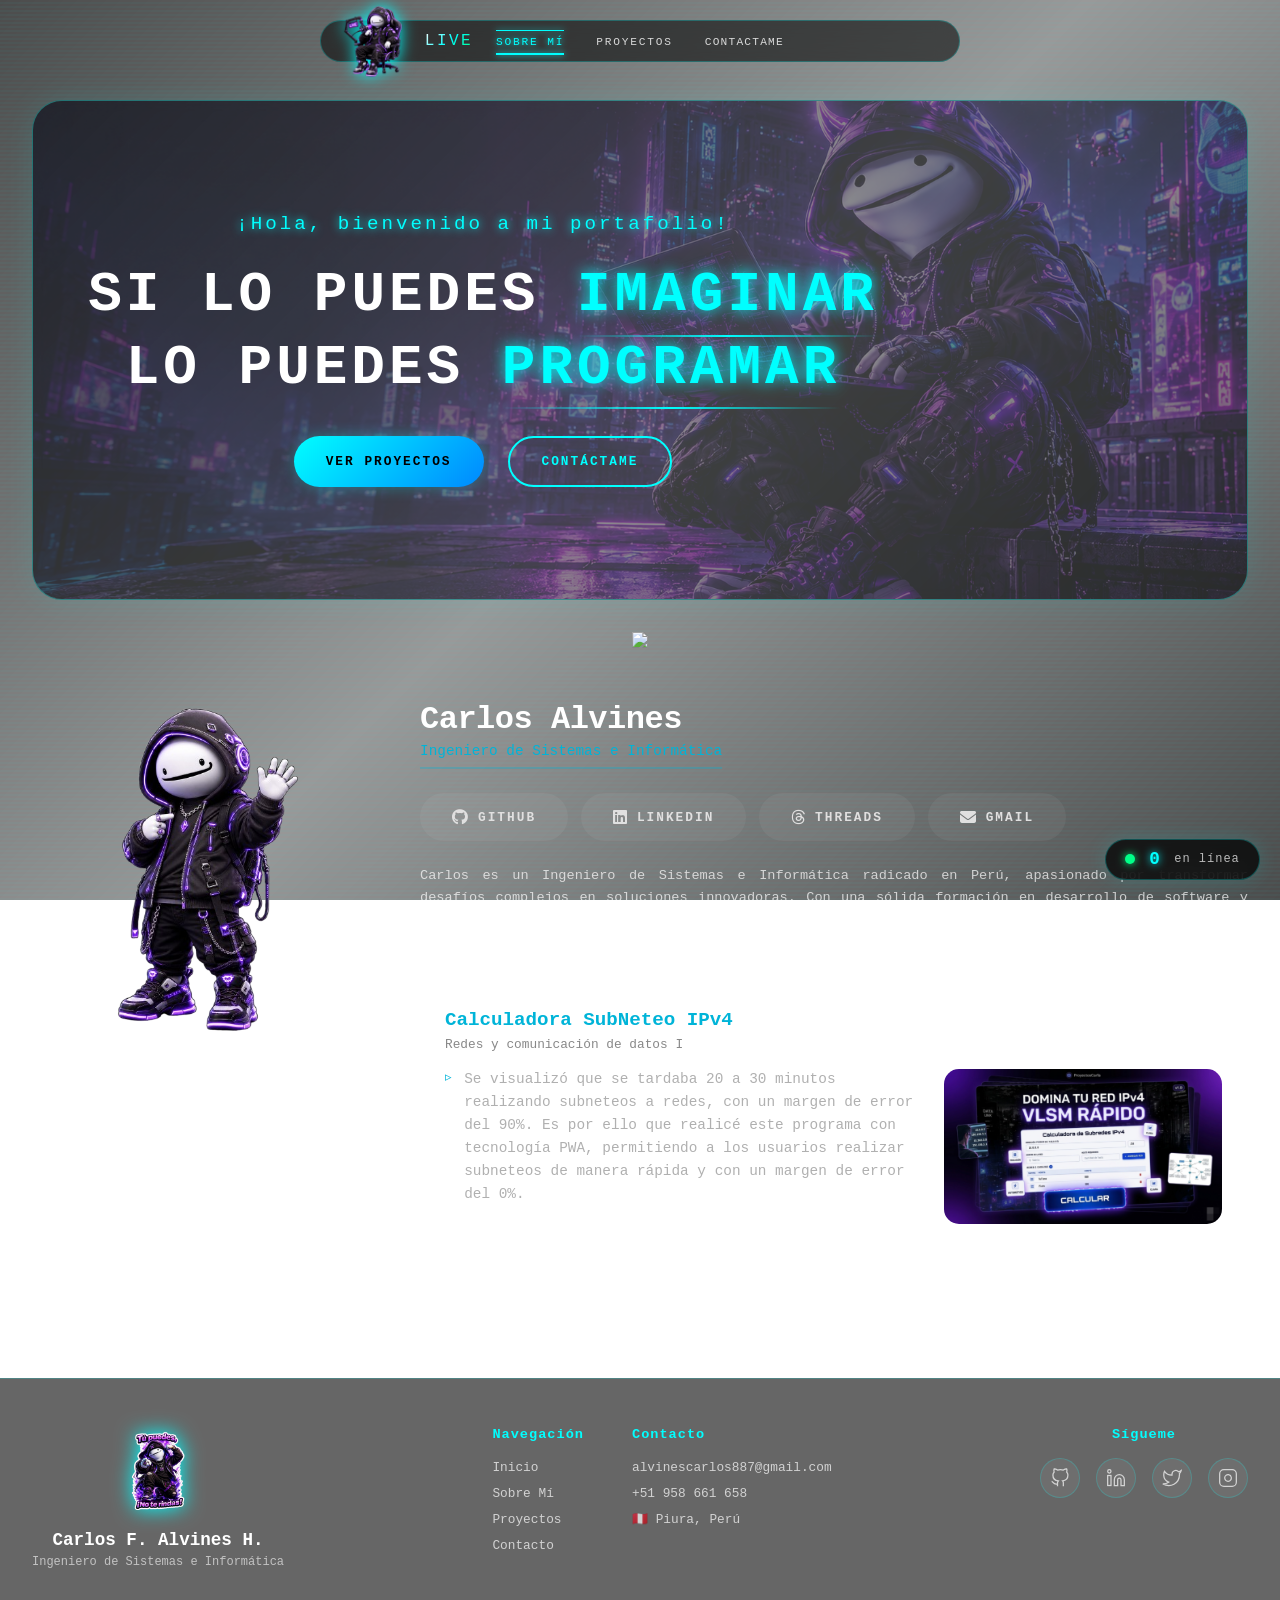
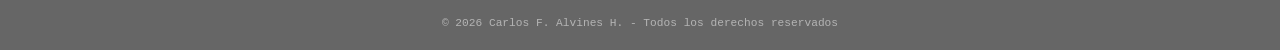
==== commit 9bc2d94e: "Add user counter to index.html" ====
--- a/index.html
+++ b/index.html
@@ -47,6 +47,12 @@
         </video>
     </div>
 
+     <div id="user-counter" class="user-counter">
+        <span class="counter-dot"></span>
+        <span class="counter-number" id="online-count">0</span>
+        <span class="counter-label">en línea</span>
+    </div>
+
 
     <div id="header-container"></div>
 
--- a/public/src/css/index.css
+++ b/public/src/css/index.css
@@ -2271,3 +2271,83 @@
         right: 0;
     }
 }
+
+
+
+/* Actualizacion 12-09-2026 */
+/* ===== CONTADOR DE USUARIOS EN LÍNEA ===== */
+
+.user-counter {
+    position: fixed;
+    bottom: 20px;
+    right: 20px;
+    background: rgba(0, 0, 0, 0.75);
+    backdrop-filter: blur(10px);
+    border: 1px solid rgba(0, 255, 255, 0.25);
+    border-radius: 50px;
+    padding: 0.6rem 1.2rem;
+    display: flex;
+    align-items: center;
+    gap: 0.6rem;
+    z-index: 9999;
+    font-family: 'Orbitron', monospace;
+    font-size: 0.85rem;
+    color: #fff;
+    box-shadow: 0 0 20px rgba(0, 255, 255, 0.15);
+    transition: all 0.3s ease;
+}
+
+.user-counter:hover {
+    border-color: rgba(0, 255, 255, 0.5);
+    box-shadow: 0 0 30px rgba(0, 255, 255, 0.3);
+}
+
+/* Punto verde pulsante */
+.counter-dot {
+    width: 10px;
+    height: 10px;
+    background: #00ff88;
+    border-radius: 50%;
+    box-shadow: 0 0 8px #00ff88;
+    animation: pulseDot 1.5s infinite;
+}
+
+@keyframes pulseDot {
+    0%, 100% {
+        transform: scale(1);
+        opacity: 1;
+    }
+    50% {
+        transform: scale(1.3);
+        opacity: 0.7;
+    }
+}
+
+.counter-number {
+    font-size: 1.1rem;
+    font-weight: 700;
+    color: #00ffff;
+    text-shadow: 0 0 8px #00ffff;
+    min-width: 20px;
+    text-align: center;
+}
+
+.counter-label {
+    font-size: 0.75rem;
+    color: rgba(255, 255, 255, 0.7);
+    letter-spacing: 1px;
+}
+
+/* Responsive */
+@media (max-width: 480px) {
+    .user-counter {
+        bottom: 15px;
+        right: 15px;
+        padding: 0.5rem 1rem;
+        font-size: 0.75rem;
+    }
+    
+    .counter-number {
+        font-size: 0.95rem;
+    }
+}
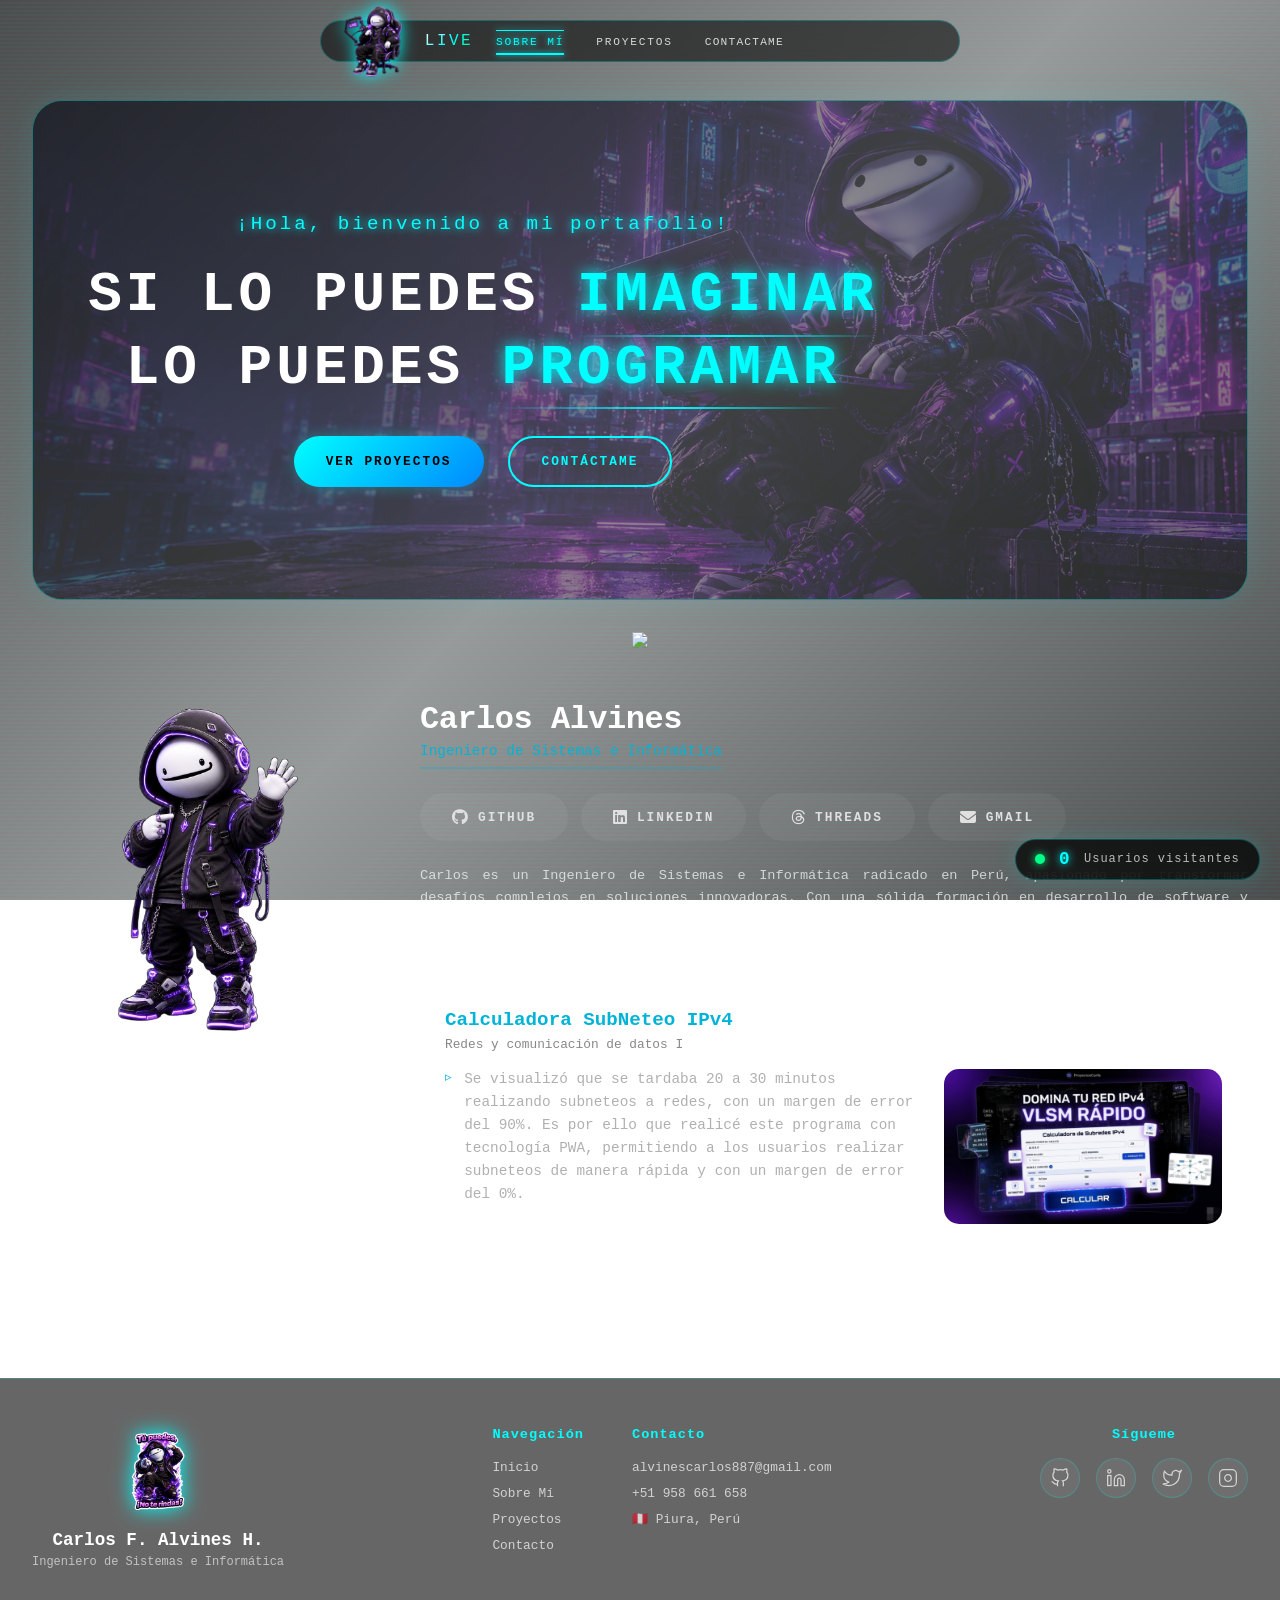
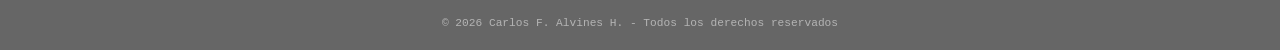
==== commit 05d8546e: "Update user counter and add visitor tracking script" ====
--- a/index.html
+++ b/index.html
@@ -50,9 +50,76 @@
      <div id="user-counter" class="user-counter">
         <span class="counter-dot"></span>
         <span class="counter-number" id="online-count">0</span>
-        <span class="counter-label">en línea</span>
+        <span class="counter-label"> Usuarios visitantes</span>
     </div>
+    <div id="header-container"></div>
 
+
+    <script>
+        // ===== CONTADOR DE USUARIOS VISITANTES CON SUPABASE =====
+
+const SUPABASE_URL = 'https://yygrjszezdqtlgczxo.supabase.co';
+const SUPABASE_KEY = 'sb_publishable_ph84j6bgSMAC3bvktqjFXA_hpmYQql6';
+
+// Leer el valor actual del contador
+async function leerContador() {
+    try {
+        const response = await fetch(
+            `${SUPABASE_URL}/rest/v1/visitas?select=contador&id=eq.1`,
+            {
+                headers: {
+                    'apikey': SUPABASE_KEY,
+                    'Authorization': `Bearer ${SUPABASE_KEY}`
+                }
+            }
+        );
+        const data = await response.json();
+        return data[0]?.contador || 0;
+    } catch (error) {
+        console.error('Error leyendo contador:', error);
+        return 0;
+    }
+}
+
+// Incrementar el contador
+async function incrementarContador(valorActual) {
+    try {
+        await fetch(`${SUPABASE_URL}/rest/v1/visitas?id=eq.1`, {
+            method: 'PATCH',
+            headers: {
+                'apikey': SUPABASE_KEY,
+                'Authorization': `Bearer ${SUPABASE_KEY}`,
+                'Content-Type': 'application/json',
+                'Prefer': 'return=minimal'
+            },
+            body: JSON.stringify({ contador: valorActual + 1 })
+        });
+        return valorActual + 1;
+    } catch (error) {
+        console.error('Error incrementando contador:', error);
+        return valorActual;
+    }
+}
+
+// Mostrar el contador en el DOM
+async function mostrarContador() {
+    const elemento = document.getElementById('online-count');
+    if (!elemento) return;
+
+    let valor = await leerContador();
+
+    // Solo contar una vez por sesión
+    if (!sessionStorage.getItem('visita_contada')) {
+        valor = await incrementarContador(valor);
+        sessionStorage.setItem('visita_contada', 'true');
+    }
+
+    elemento.textContent = valor.toLocaleString();
+}
+
+// Ejecutar al cargar
+document.addEventListener('DOMContentLoaded', mostrarContador);
+    </script>
 
     <div id="header-container"></div>
 
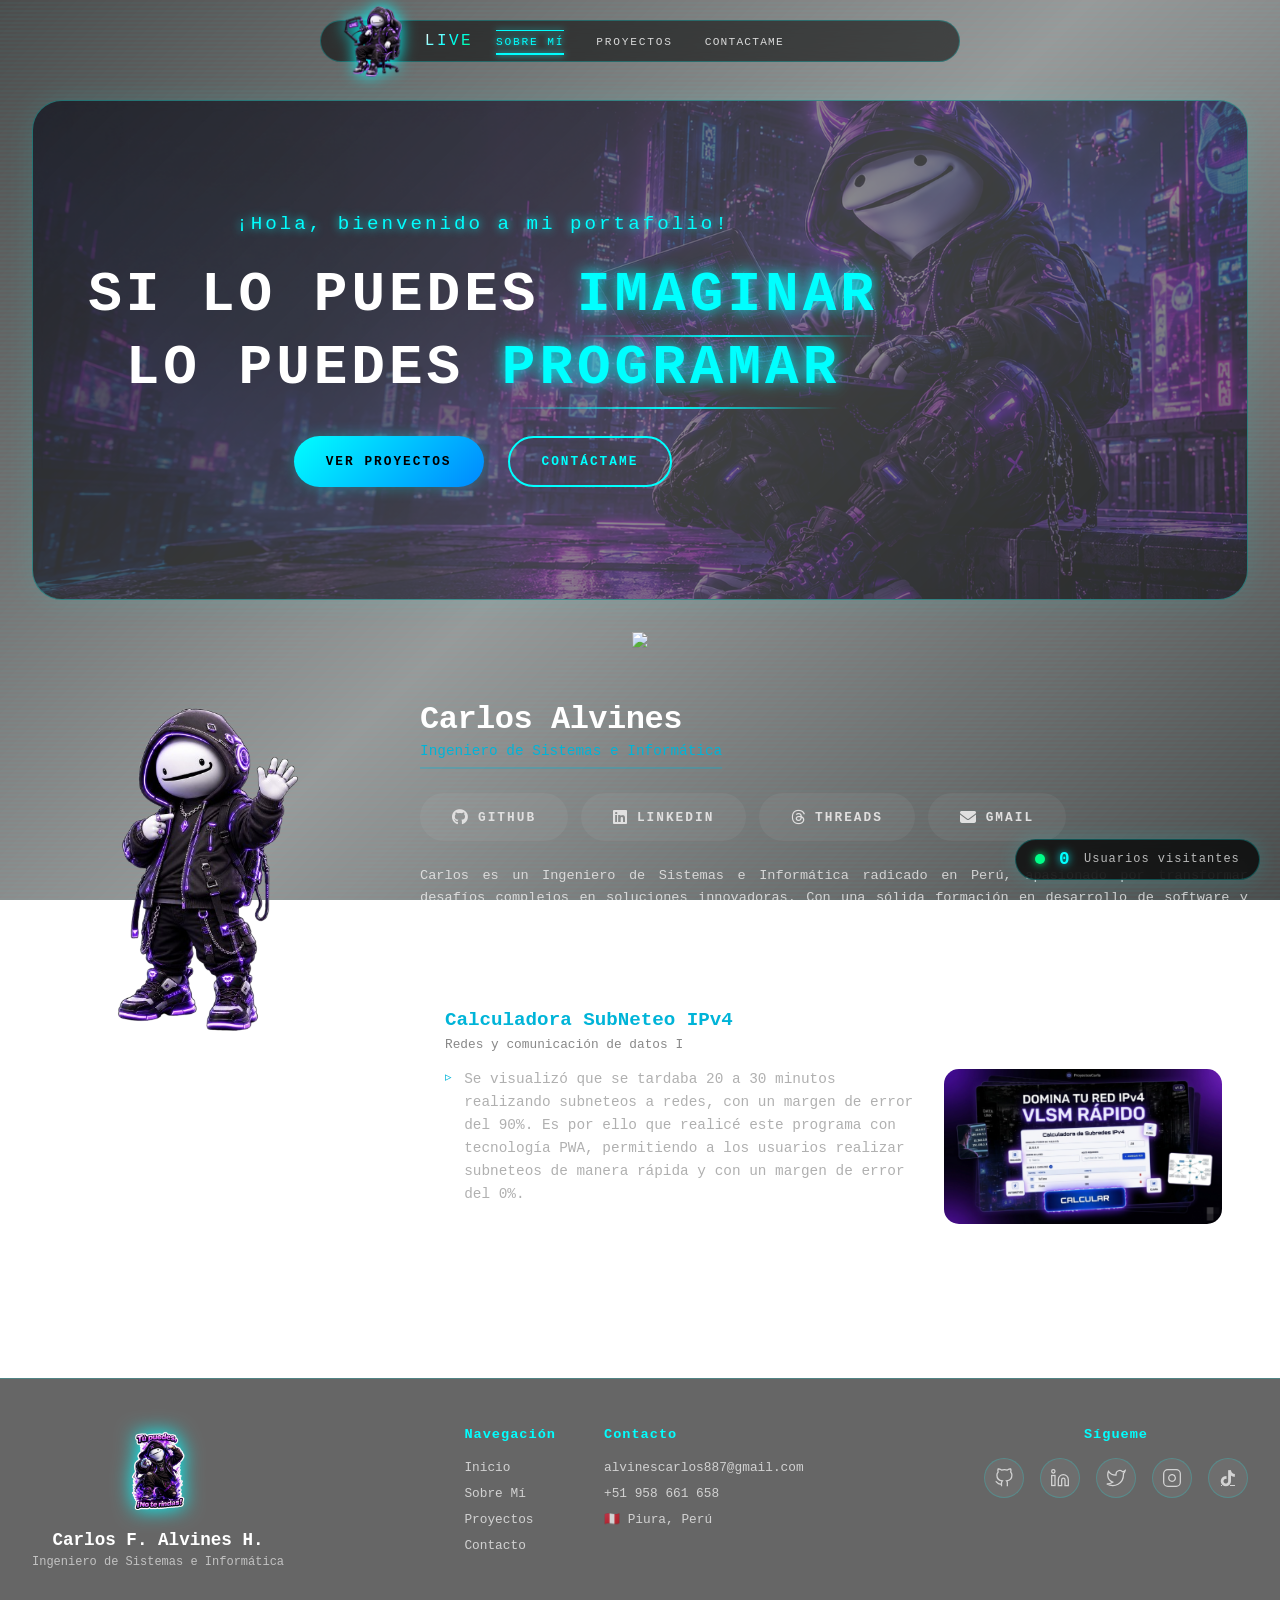
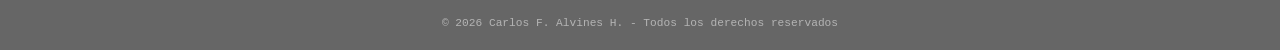
==== commit f62f7ceb: "Simplify user visit counter implementation Refactor user visit counter logic and remove comments." ====
--- a/index.html
+++ b/index.html
@@ -16,17 +16,13 @@
     <meta property="og:description"
         content="Portafolio de Carlos F. Alvines H., desarrollador web y programador. Explora mis proyectos, habilidades y experiencia en el desarrollo de software.">
     <meta property="og:url" content="https://carlosalvines.com">
-    <!-- <meta property="og:image" content="https://carlosalvines.com/images/portfolio.jpg"> -->
     <link rel="icon" href="./assets/img/logo/logo-live.png" type="image/x-icon">
     <link rel="stylesheet" href="./public/src/css/index.css">
     <script src="./public/src/js/load-components.js" defer></script>
-    <!-- Fuentes mejoradas -->
     <link
         href="https://fonts.googleapis.com/css2?family=Inter:ital,wght@0,100..900;1,100..900&family=Montserrat:ital,wght@0,100..900;1,100..900&display=swap"
         rel="stylesheet">
     <link rel="stylesheet" href="https://cdnjs.cloudflare.com/ajax/libs/font-awesome/6.5.1/css/all.min.css">
-
-     <!-- Google tag (gtag.js) -->
     <script async src="https://www.googletagmanager.com/gtag/js?id=G-J4YSEC3KQR"></script>
     <script>
         window.dataLayer = window.dataLayer || [];
@@ -35,9 +31,6 @@
 
         gtag('config', 'G-J4YSEC3KQR');
     </script>
-
-
-
 </head>
 
 <body>
@@ -53,76 +46,60 @@
         <span class="counter-label"> Usuarios visitantes</span>
     </div>
     <div id="header-container"></div>
-
-
     <script>
-        // ===== CONTADOR DE USUARIOS VISITANTES CON SUPABASE =====
-
-const SUPABASE_URL = 'https://yygrjszezdqtlgczxo.supabase.co';
-const SUPABASE_KEY = 'sb_publishable_ph84j6bgSMAC3bvktqjFXA_hpmYQql6';
-
-// Leer el valor actual del contador
-async function leerContador() {
-    try {
-        const response = await fetch(
-            `${SUPABASE_URL}/rest/v1/visitas?select=contador&id=eq.1`,
-            {
-                headers: {
-                    'apikey': SUPABASE_KEY,
-                    'Authorization': `Bearer ${SUPABASE_KEY}`
-                }
+        const SUPABASE_URL = 'https://yygrjzszezdqltgiczxo.supabase.co';
+        const SUPABASE_KEY = 'sb_publishable_ph84j6bgSMAC3bvktqjFXA_hpmYQql6';
+        async function leerContador() {
+            try {
+                const response = await fetch(
+                    `${SUPABASE_URL}/rest/v1/visitas?select=contador&id=eq.1`,
+                    {
+                        headers: {
+                            'apikey': SUPABASE_KEY,
+                            'Authorization': `Bearer ${SUPABASE_KEY}`
+                        }
+                    }
+                );
+                const data = await response.json();
+                return data[0]?.contador || 0;
+            } catch (error) {
+                console.error('Error leyendo contador:', error);
+                return 0;
             }
-        );
-        const data = await response.json();
-        return data[0]?.contador || 0;
-    } catch (error) {
-        console.error('Error leyendo contador:', error);
-        return 0;
-    }
-}
-
-// Incrementar el contador
-async function incrementarContador(valorActual) {
-    try {
-        await fetch(`${SUPABASE_URL}/rest/v1/visitas?id=eq.1`, {
-            method: 'PATCH',
-            headers: {
-                'apikey': SUPABASE_KEY,
-                'Authorization': `Bearer ${SUPABASE_KEY}`,
-                'Content-Type': 'application/json',
-                'Prefer': 'return=minimal'
-            },
-            body: JSON.stringify({ contador: valorActual + 1 })
-        });
-        return valorActual + 1;
-    } catch (error) {
-        console.error('Error incrementando contador:', error);
-        return valorActual;
-    }
-}
-
-// Mostrar el contador en el DOM
-async function mostrarContador() {
-    const elemento = document.getElementById('online-count');
-    if (!elemento) return;
-
-    let valor = await leerContador();
-
-    // Solo contar una vez por sesión
-    if (!sessionStorage.getItem('visita_contada')) {
-        valor = await incrementarContador(valor);
-        sessionStorage.setItem('visita_contada', 'true');
-    }
-
-    elemento.textContent = valor.toLocaleString();
-}
-
-// Ejecutar al cargar
-document.addEventListener('DOMContentLoaded', mostrarContador);
+        }
+        async function incrementarContador(valorActual) {
+            try {
+                await fetch(`${SUPABASE_URL}/rest/v1/visitas?id=eq.1`, {
+                    method: 'PATCH',
+                    headers: {
+                        'apikey': SUPABASE_KEY,
+                        'Authorization': `Bearer ${SUPABASE_KEY}`,
+                        'Content-Type': 'application/json',
+                        'Prefer': 'return=minimal'
+                    },
+                    body: JSON.stringify({ contador: valorActual + 1 })
+                });
+                return valorActual + 1;
+            } catch (error) {
+                console.error('Error incrementando contador:', error);
+                return valorActual;
+            }
+        }
+        async function mostrarContador() {
+            const elemento = document.getElementById('online-count');
+            if (!elemento) return;
+        
+            let valor = await leerContador();
+            if (!sessionStorage.getItem('visita_contada')) {
+                valor = await incrementarContador(valor);
+                sessionStorage.setItem('visita_contada', 'true');
+            }
+        
+            elemento.textContent = valor.toLocaleString();
+        }
+        document.addEventListener('DOMContentLoaded', mostrarContador);
     </script>
-
     <div id="header-container"></div>
-
     <div id="main-content">
         <div id="about-container"></div>
         <div id="projects-container"></div>
--- a/public/src/css/index.css
+++ b/public/src/css/index.css
@@ -3,1431 +3,1431 @@
 
 /* ===== VIDEO DE FONDO FUTURISTA ===== */
 .video-background {
-    position: fixed;
-    top: 0;
-    left: 0;
-    width: 100%;
-    height: 100%;
-    z-index: -2;
-    overflow: hidden;
+position: fixed;
+top: 0;
+left: 0;
+width: 100%;
+height: 100%;
+z-index: -2;
+overflow: hidden;
 }
 
 .video-background video {
-    position: absolute;
-    top: 50%;
-    left: 50%;
-    transform: translate(-50%, -50%);
-    min-width: 100%;
-    min-height: 100%;
-    width: auto;
-    height: auto;
-    object-fit: cover;
+position: absolute;
+top: 50%;
+left: 50%;
+transform: translate(-50%, -50%);
+min-width: 100%;
+min-height: 100%;
+width: auto;
+height: auto;
+object-fit: cover;
 }
 .skills-icons {
-    text-align: center;
-    margin: 2rem 0;
+text-align: center;
+margin: 2rem 0;
 }
 
 .skills-icons img {
-    max-width: 100%;
-    height: auto;
+max-width: 100%;
+height: auto;
 }
 
 @media (max-width: 768px) {
-    .skills-icons img {
-        width: 90%;
-        max-width: 500px;
-    }
+.skills-icons img {
+    width: 90%;
+    max-width: 500px;
+}
 }
 
 @media (max-width: 480px) {
-    .skills-icons img {
-        width: 95%;
-        max-width: 320px;
-    }
+.skills-icons img {
+    width: 95%;
+    max-width: 320px;
+}
 }
 /* Overlay con efecto futurista */
 .video-background::after {
-    content: '';
-    position: absolute;
-    top: 0;
-    left: 0;
-    width: 100%;
-    height: 100%;
-    background: linear-gradient(
-        135deg,
-        rgba(0, 0, 0, 0.7) 0%,
-        rgba(0, 0, 0, 0.4) 50%,
-        rgba(0, 0, 0, 0.7) 100%
-    );
-    z-index: 1;
+content: '';
+position: absolute;
+top: 0;
+left: 0;
+width: 100%;
+height: 100%;
+background: linear-gradient(
+    135deg,
+    rgba(0, 0, 0, 0.7) 0%,
+    rgba(0, 0, 0, 0.4) 50%,
+    rgba(0, 0, 0, 0.7) 100%
+);
+z-index: 1;
 }
 
 /* Efecto de scanline futurista */
 .video-background::before {
-    content: '';
-    position: absolute;
-    top: 0;
-    left: 0;
-    width: 100%;
-    height: 100%;
-    background: repeating-linear-gradient(
-        0deg,
-        rgba(0, 255, 255, 0.03) 0px,
-        rgba(0, 255, 255, 0.03) 2px,
-        transparent 2px,
-        transparent 4px
-    );
-    pointer-events: none;
-    z-index: 2;
+content: '';
+position: absolute;
+top: 0;
+left: 0;
+width: 100%;
+height: 100%;
+background: repeating-linear-gradient(
+    0deg,
+    rgba(0, 255, 255, 0.03) 0px,
+    rgba(0, 255, 255, 0.03) 2px,
+    transparent 2px,
+    transparent 4px
+);
+pointer-events: none;
+z-index: 2;
 }
 
 /* ===== ESTILOS GENERALES ===== */
 * {
-    margin: 0;
-    padding: 0;
-    box-sizing: border-box;
+margin: 0;
+padding: 0;
+box-sizing: border-box;
 }
 
 body {
-    font-family: 'Chakra Petch', 'Orbitron', 'Share Tech Mono', monospace;
-    color: #fff;
-    min-height: 100vh;
-    position: relative;
-    overflow-x: hidden;
+font-family: 'Chakra Petch', 'Orbitron', 'Share Tech Mono', monospace;
+color: #fff;
+min-height: 100vh;
+position: relative;
+overflow-x: hidden;
 }
 
 /* Contenido principal */
 #header-container {
-    position: relative;
-    z-index: 10;
+position: relative;
+z-index: 10;
 }
 
 /* Para mejorar la legibilidad del texto sobre el video */
 h1, h2, h3, p, a, span, button {
-    position: relative;
-    z-index: 5;
+position: relative;
+z-index: 5;
 }
 
 /* Efecto de entrada suave para el contenido */
 @keyframes fadeInUp {
-    from {
-        opacity: 0;
-        transform: translateY(30px);
-    }
-    to {
-        opacity: 1;
-        transform: translateY(0);
-    }
+from {
+    opacity: 0;
+    transform: translateY(30px);
+}
+to {
+    opacity: 1;
+    transform: translateY(0);
+}
 }
 
 /* Scrollbar personalizado futurista */
 ::-webkit-scrollbar {
-    width: 6px;
+width: 6px;
 }
 
 ::-webkit-scrollbar-track {
-    background: rgba(0, 0, 0, 0.3);
-    backdrop-filter: blur(5px);
+background: rgba(0, 0, 0, 0.3);
+backdrop-filter: blur(5px);
 }
 
 ::-webkit-scrollbar-thumb {
-    background: linear-gradient(180deg, #00ffff, #00ff88);
-    border-radius: 10px;
+background: linear-gradient(180deg, #00ffff, #00ff88);
+border-radius: 10px;
 }
 
 ::-webkit-scrollbar-thumb:hover {
-    background: linear-gradient(180deg, #00ff88, #00ffff);
+background: linear-gradient(180deg, #00ff88, #00ffff);
 }
 
 /* ===== HEADER FUTURISTA MEJORADO - MÁS ANGOSTO ===== */
 .main-header {
-    position: fixed;
-    top: 20px;
-    left: 50%;
-    transform: translateX(-50%);
-    width: 50%;
-    max-width: 650px;
-    z-index: 1000;
-    padding: 0.7rem 0;
-    transition: all 0.4s cubic-bezier(0.16, 1, 0.3, 1);
-    border-radius: 50px;
-    background: rgba(0, 0, 0, 0.55);
-    backdrop-filter: blur(12px);
-    border: 1px solid rgba(0, 255, 255, 0.25);
-    animation: floatHeader 3s ease-in-out infinite;
+position: fixed;
+top: 20px;
+left: 50%;
+transform: translateX(-50%);
+width: 50%;
+max-width: 650px;
+z-index: 1000;
+padding: 0.7rem 0;
+transition: all 0.4s cubic-bezier(0.16, 1, 0.3, 1);
+border-radius: 50px;
+background: rgba(0, 0, 0, 0.55);
+backdrop-filter: blur(12px);
+border: 1px solid rgba(0, 255, 255, 0.25);
+animation: floatHeader 3s ease-in-out infinite;
 }
 
 /* Efecto flotante */
 @keyframes floatHeader {
-    0% {
-        transform: translateX(-50%) translateY(0px);
-    }
-    50% {
-        transform: translateX(-50%) translateY(-4px);
-    }
-    100% {
-        transform: translateX(-50%) translateY(0px);
-    }
+0% {
+    transform: translateX(-50%) translateY(0px);
+}
+50% {
+    transform: translateX(-50%) translateY(-4px);
+}
+100% {
+    transform: translateX(-50%) translateY(0px);
+}
 }
 
 /* Fondo solo en scroll */
 .main-header.scrolled {
-    top: 10px;
-    padding: 0.5rem 0;
-    background: rgba(0, 0, 0, 0.92);
-    backdrop-filter: blur(20px);
-    border-bottom: 1px solid rgba(0, 255, 255, 0.35);
-    box-shadow: 0 5px 20px rgba(0, 0, 0, 0.3);
-    animation: none;
-    width: 55%;
+top: 10px;
+padding: 0.5rem 0;
+background: rgba(0, 0, 0, 0.92);
+backdrop-filter: blur(20px);
+border-bottom: 1px solid rgba(0, 255, 255, 0.35);
+box-shadow: 0 5px 20px rgba(0, 0, 0, 0.3);
+animation: none;
+width: 55%;
 }
 
 .main-header .container {
-    max-width: 650px;
-    margin: 0 auto;
-    padding: 0 1.2rem;
-    display: flex;
-    justify-content: center;
-    align-items: center;
-    position: relative;
+max-width: 650px;
+margin: 0 auto;
+padding: 0 1.2rem;
+display: flex;
+justify-content: center;
+align-items: center;
+position: relative;
 }
 
 /* ===== LOGO MEJORADO ===== */
 .logo {
-    position: absolute;
-    left: 1.2rem;
-    display: flex;
-    align-items: center;
-    gap: 0.6rem;
-    cursor: pointer;
-    transition: all 0.3s ease;
+position: absolute;
+left: 1.2rem;
+display: flex;
+align-items: center;
+gap: 0.6rem;
+cursor: pointer;
+transition: all 0.3s ease;
 }
 
 .logo img {
-    height: 75px;
-    width: auto;
-    filter: drop-shadow(0 0 8px #00ffff);
-    transition: all 0.3s ease;
+height: 75px;
+width: auto;
+filter: drop-shadow(0 0 8px #00ffff);
+transition: all 0.3s ease;
 }
 
 .logo:hover img {
-    filter: drop-shadow(0 0 18px #00ffff);
-    transform: scale(1.05);
+filter: drop-shadow(0 0 18px #00ffff);
+transform: scale(1.05);
 }
 
 .logo-text {
-    font-size: 1rem;
-    font-weight: 500;
-    letter-spacing: 2.5px;
-    color: #fff;
-    text-transform: uppercase;
-    background: linear-gradient(135deg, #fff, #00ffff, #00ff88);
-    -webkit-background-clip: text;
-    background-clip: text;
-    color: transparent;
-    font-family: 'Orbitron', 'Share Tech Mono', monospace;
+font-size: 1rem;
+font-weight: 500;
+letter-spacing: 2.5px;
+color: #fff;
+text-transform: uppercase;
+background: linear-gradient(135deg, #fff, #00ffff, #00ff88);
+-webkit-background-clip: text;
+background-clip: text;
+color: transparent;
+font-family: 'Orbitron', 'Share Tech Mono', monospace;
 }
 
 /* ===== NAV CENTRADO ===== */
 .nav {
-    display: flex;
-    justify-content: center;
-    width: 100%;
+display: flex;
+justify-content: center;
+width: 100%;
 }
 
 .main-nav {
-    display: flex;
-    align-items: center;
+display: flex;
+align-items: center;
 }
 
 .nav-list {
-    display: flex;
-    gap: 2.2rem;
-    list-style: none;
-    margin: 0;
-    padding: 0;
+display: flex;
+gap: 2.2rem;
+list-style: none;
+margin: 0;
+padding: 0;
 }
 
 .nav-list a {
-    color: rgba(255, 255, 255, 0.8);
-    text-decoration: none;
-    font-size: 0.7rem;
-    font-weight: 500;
-    letter-spacing: 1.8px;
-    text-transform: uppercase;
-    padding: 0.4rem 0;
-    position: relative;
-    transition: all 0.3s ease;
-    font-family: 'Orbitron', 'Chakra Petch', monospace;
+color: rgba(255, 255, 255, 0.8);
+text-decoration: none;
+font-size: 0.7rem;
+font-weight: 500;
+letter-spacing: 1.8px;
+text-transform: uppercase;
+padding: 0.4rem 0;
+position: relative;
+transition: all 0.3s ease;
+font-family: 'Orbitron', 'Chakra Petch', monospace;
 }
 
 /* Ajuste específico para Contactame */
 .nav-list li:last-child a {
-    letter-spacing: 1.2px;
+letter-spacing: 1.2px;
 }
 
 /* Efecto línea futurista */
 .nav-list a::before {
-    content: '';
-    position: absolute;
-    bottom: 0;
-    left: 0;
-    width: 0;
-    height: 1.5px;
-    background: #00ffff;
-    box-shadow: 0 0 6px #00ffff;
-    transition: width 0.3s ease;
+content: '';
+position: absolute;
+bottom: 0;
+left: 0;
+width: 0;
+height: 1.5px;
+background: #00ffff;
+box-shadow: 0 0 6px #00ffff;
+transition: width 0.3s ease;
 }
 
 .nav-list a::after {
-    content: '';
-    position: absolute;
-    top: 0;
-    right: 0;
-    width: 0;
-    height: 1.5px;
-    background: #00ffff;
-    box-shadow: 0 0 6px #00ffff;
-    transition: width 0.3s ease;
+content: '';
+position: absolute;
+top: 0;
+right: 0;
+width: 0;
+height: 1.5px;
+background: #00ffff;
+box-shadow: 0 0 6px #00ffff;
+transition: width 0.3s ease;
 }
 
 .nav-list a:hover::before,
 .nav-list a:hover::after,
 .nav-list a.active::before,
 .nav-list a.active::after {
-    width: 100%;
+width: 100%;
 }
 
 .nav-list a:hover,
 .nav-list a.active {
-    color: #00ffff;
-    text-shadow: 0 0 6px #00ffff;
+color: #00ffff;
+text-shadow: 0 0 6px #00ffff;
 }
 
 /* ===== MENÚ HAMBURGUESA ===== */
 .menu-toggle {
-    display: none;
-    position: absolute;
-    right: 1.2rem;
-    background: none;
-    border: 1px solid rgba(0, 255, 255, 0.35);
-    color: #00ffff;
-    font-size: 1.2rem;
-    cursor: pointer;
-    padding: 0.4rem 0.8rem;
-    border-radius: 30px;
-    transition: all 0.3s ease;
-    backdrop-filter: blur(5px);
-    font-family: monospace;
+display: none;
+position: absolute;
+right: 1.2rem;
+background: none;
+border: 1px solid rgba(0, 255, 255, 0.35);
+color: #00ffff;
+font-size: 1.2rem;
+cursor: pointer;
+padding: 0.4rem 0.8rem;
+border-radius: 30px;
+transition: all 0.3s ease;
+backdrop-filter: blur(5px);
+font-family: monospace;
 }
 
 .menu-toggle:hover {
-    border-color: #00ffff;
-    box-shadow: 0 0 12px rgba(0, 255, 255, 0.35);
-    text-shadow: 0 0 6px #00ffff;
+border-color: #00ffff;
+box-shadow: 0 0 12px rgba(0, 255, 255, 0.35);
+text-shadow: 0 0 6px #00ffff;
 }
 
 /* ===== RESPONSIVE COMPLETO ===== */
 
 /* Tablets (769px - 968px) */
 @media (min-width: 769px) and (max-width: 968px) {
-    .main-header {
-        width: 65%;
-        top: 15px;
-    }
-    
-    .main-header.scrolled {
-        width: 70%;
-    }
-    
-    .nav-list {
-        gap: 1.5rem;
-    }
-    
-    .nav-list a {
-        font-size: 0.6rem;
-        letter-spacing: 1.5px;
-    }
-    
-    .logo img {
-        height: 60px;
-    }
-    
-    .logo-text {
-        font-size: 0.85rem;
-        letter-spacing: 2px;
-    }
+.main-header {
+    width: 65%;
+    top: 15px;
+}
+
+.main-header.scrolled {
+    width: 70%;
+}
+
+.nav-list {
+    gap: 1.5rem;
+}
+
+.nav-list a {
+    font-size: 0.6rem;
+    letter-spacing: 1.5px;
+}
+
+.logo img {
+    height: 60px;
+}
+
+.logo-text {
+    font-size: 0.85rem;
+    letter-spacing: 2px;
+}
 }
 
 /* Laptops pequeñas (969px - 1200px) */
 @media (min-width: 969px) and (max-width: 1200px) {
-    .main-header {
-        width: 55%;
-        max-width: 700px;
-    }
-    
-    .nav-list {
-        gap: 1.8rem;
-    }
-    
-    .nav-list a {
-        font-size: 0.68rem;
-        letter-spacing: 1.6px;
-    }
-    
-    .logo img {
-        height: 70px;
-    }
+.main-header {
+    width: 55%;
+    max-width: 700px;
+}
+
+.nav-list {
+    gap: 1.8rem;
+}
+
+.nav-list a {
+    font-size: 0.68rem;
+    letter-spacing: 1.6px;
+}
+
+.logo img {
+    height: 70px;
+}
 }
 
 /* Laptops grandes (1201px - 1400px) */
 @media (min-width: 1201px) and (max-width: 1400px) {
-    .main-header {
-        width: 50%;
-        max-width: 650px;
-    }
-    
-    .nav-list {
-        gap: 2rem;
-    }
-    
-    .nav-list a {
-        font-size: 0.7rem;
-        letter-spacing: 1.8px;
-    }
+.main-header {
+    width: 50%;
+    max-width: 650px;
+}
+
+.nav-list {
+    gap: 2rem;
+}
+
+.nav-list a {
+    font-size: 0.7rem;
+    letter-spacing: 1.8px;
+}
 }
 
 /* Pantallas muy grandes (1401px en adelante) */
 @media (min-width: 1401px) {
-    .main-header {
-        width: 45%;
-        max-width: 600px;
-    }
-    
-    .nav-list {
-        gap: 2.2rem;
-    }
-    
-    .nav-list a {
-        font-size: 0.72rem;
-        letter-spacing: 1.8px;
-    }
+.main-header {
+    width: 45%;
+    max-width: 600px;
+}
+
+.nav-list {
+    gap: 2.2rem;
+}
+
+.nav-list a {
+    font-size: 0.72rem;
+    letter-spacing: 1.8px;
+}
 }
 
 /* Altura pequeña (menos de 500px de altura) */
 @media (max-height: 500px) {
-    .main-header {
-        top: 8px;
-        padding: 0.4rem 0;
-    }
-    
-    .main-header.scrolled {
-        top: 5px;
-        padding: 0.3rem 0;
-    }
-    
-    .logo img {
-        height: 45px;
-    }
-    
-    .nav-list a {
-        padding: 0.2rem 0;
-    }
+.main-header {
+    top: 8px;
+    padding: 0.4rem 0;
+}
+
+.main-header.scrolled {
+    top: 5px;
+    padding: 0.3rem 0;
+}
+
+.logo img {
+    height: 45px;
+}
+
+.nav-list a {
+    padding: 0.2rem 0;
+}
 }
 
 /* ================ ABOUT-ME SECTION ================ */
 
 /* ===== SECCIÓN ABOUT-ME (HERO) ===== */
 .about-me-section {
-    min-height: 100vh;
-    display: flex;
-    align-items: center;
-    padding: 100px 2rem 4rem;
-    position: relative;
+min-height: 100vh;
+display: flex;
+align-items: center;
+padding: 100px 2rem 4rem;
+position: relative;
 }
 
 .about-me-section .container {
-    max-width: 1400px;
-    margin: 0 auto;
-    width: 100%;
+max-width: 1400px;
+margin: 0 auto;
+width: 100%;
 }
 
 /* Banner principal */
 .about-me-section .banner {
-    position: relative;
-    border-radius: 30px;
-    overflow: hidden;
-    background: rgba(0, 0, 0, 0.4);
-    backdrop-filter: blur(5px);
-    border: 1px solid rgba(0, 255, 255, 0.3);
-    box-shadow: 0 0 30px rgba(0, 255, 255, 0.1);
-    transition: all 0.4s ease;
-    display: flex;
-    align-items: center;
-    min-height: 500px;
+position: relative;
+border-radius: 30px;
+overflow: hidden;
+background: rgba(0, 0, 0, 0.4);
+backdrop-filter: blur(5px);
+border: 1px solid rgba(0, 255, 255, 0.3);
+box-shadow: 0 0 30px rgba(0, 255, 255, 0.1);
+transition: all 0.4s ease;
+display: flex;
+align-items: center;
+min-height: 500px;
 }
 
 /* En pantallas grandes el contenido va a la izquierda */
 @media (min-width: 969px) {
-    .about-me-section .banner {
-        justify-content: flex-start;
-    }
-    
-    .about-me-section .content {
-        text-align: left;
-        padding: 3rem;
-        max-width: 700px;
-    }
-    
-    .buttons {
-        justify-content: flex-start;
-    }
+.about-me-section .banner {
+    justify-content: flex-start;
+}
+
+.about-me-section .content {
+    text-align: left;
+    padding: 3rem;
+    max-width: 700px;
+}
+
+.buttons {
+    justify-content: flex-start;
+}
 }
 
 .about-me-section .banner:hover {
-    border-color: rgba(0, 255, 255, 0.6);
-    box-shadow: 0 0 50px rgba(0, 255, 255, 0.2);
+border-color: rgba(0, 255, 255, 0.6);
+box-shadow: 0 0 50px rgba(0, 255, 255, 0.2);
 }
 
 /* Imagen de fondo del banner */
 .banner-image {
-    position: absolute;
-    top: 0;
-    left: 0;
-    width: 100%;
-    height: 100%;
-    object-fit: cover;
-    z-index: -1;
-    opacity: 0.3;
-    transition: opacity 0.4s ease;
+position: absolute;
+top: 0;
+left: 0;
+width: 100%;
+height: 100%;
+object-fit: cover;
+z-index: -1;
+opacity: 0.3;
+transition: opacity 0.4s ease;
 }
 
 .about-me-section .banner:hover .banner-image {
-    opacity: 0.5;
+opacity: 0.5;
 }
 
 /* Contenido del banner */
 .about-me-section .content {
-    position: relative;
-    z-index: 2;
-    text-align: center;
-    padding: 3rem;
-    max-width: 900px;
+position: relative;
+z-index: 2;
+text-align: center;
+padding: 3rem;
+max-width: 900px;
 }
 
 /* Bienvenida */
 .bienvenida h3 {
-    font-size: 1.2rem;
-    font-weight: 400;
-    letter-spacing: 3px;
-    color: #00ffff;
-    text-shadow: 0 0 10px #00ffff;
-    margin-bottom: 1.5rem;
-    font-family: 'Orbitron', monospace;
-    animation: fadeInUpAbout 0.6s ease;
+font-size: 1.2rem;
+font-weight: 400;
+letter-spacing: 3px;
+color: #00ffff;
+text-shadow: 0 0 10px #00ffff;
+margin-bottom: 1.5rem;
+font-family: 'Orbitron', monospace;
+animation: fadeInUpAbout 0.6s ease;
 }
 
 /* Título principal */
 .about-me-section h1 {
-    font-size: 3.5rem;
-    font-weight: 700;
-    letter-spacing: 4px;
-    line-height: 1.3;
-    margin-bottom: 2rem;
-    font-family: 'Orbitron', monospace;
-    animation: fadeInUpAbout 0.8s ease;
+font-size: 3.5rem;
+font-weight: 700;
+letter-spacing: 4px;
+line-height: 1.3;
+margin-bottom: 2rem;
+font-family: 'Orbitron', monospace;
+animation: fadeInUpAbout 0.8s ease;
 }
 
 .about-me-section h1 span {
-    color: #00ffff;
-    text-shadow: 0 0 15px #00ffff;
-    position: relative;
-    display: inline-block;
+color: #00ffff;
+text-shadow: 0 0 15px #00ffff;
+position: relative;
+display: inline-block;
 }
 
 .about-me-section h1 span::before {
-    content: '';
-    position: absolute;
-    bottom: -5px;
-    left: 0;
-    width: 100%;
-    height: 2px;
-    background: linear-gradient(90deg, transparent, #00ffff, transparent);
+content: '';
+position: absolute;
+bottom: -5px;
+left: 0;
+width: 100%;
+height: 2px;
+background: linear-gradient(90deg, transparent, #00ffff, transparent);
 }
 
 /* Botones */
 .buttons {
-    display: flex;
-    gap: 1.5rem;
-    justify-content: center;
-    flex-wrap: wrap;
-    animation: fadeInUpAbout 1s ease;
+display: flex;
+gap: 1.5rem;
+justify-content: center;
+flex-wrap: wrap;
+animation: fadeInUpAbout 1s ease;
 }
 
 .about-me-section button {
-    padding: 1rem 2rem;
-    border-radius: 50px;
-    font-size: 0.8rem;
-    font-weight: 600;
-    letter-spacing: 2px;
-    text-transform: uppercase;
-    cursor: pointer;
-    transition: all 0.3s ease;
-    font-family: 'Orbitron', monospace;
-    border: none;
+padding: 1rem 2rem;
+border-radius: 50px;
+font-size: 0.8rem;
+font-weight: 600;
+letter-spacing: 2px;
+text-transform: uppercase;
+cursor: pointer;
+transition: all 0.3s ease;
+font-family: 'Orbitron', monospace;
+border: none;
 }
 
 .btn-primary {
-    background: linear-gradient(135deg, #00ffff, #0088ff);
-    color: #000;
-    box-shadow: 0 0 15px rgba(0, 255, 255, 0.3);
+background: linear-gradient(135deg, #00ffff, #0088ff);
+color: #000;
+box-shadow: 0 0 15px rgba(0, 255, 255, 0.3);
 }
 
 .btn-primary a {
-    color: #000;
-    text-decoration: none;
+color: #000;
+text-decoration: none;
 }
 
 .btn-primary:hover {
-    transform: translateY(-3px);
-    box-shadow: 0 0 25px rgba(0, 255, 255, 0.5);
+transform: translateY(-3px);
+box-shadow: 0 0 25px rgba(0, 255, 255, 0.5);
 }
 
 .btn-secondary {
-    background: transparent;
-    border: 2px solid #00ffff !important;
-    color: #00ffff;
+background: transparent;
+border: 2px solid #00ffff !important;
+color: #00ffff;
 }
 
 .btn-secondary a {
-    color: #00ffff;
-    text-decoration: none;
+color: #00ffff;
+text-decoration: none;
 }
 
 .btn-secondary:hover {
-    background: rgba(0, 255, 255, 0.1);
-    transform: translateY(-3px);
-    box-shadow: 0 0 20px rgba(0, 255, 255, 0.2);
+background: rgba(0, 255, 255, 0.1);
+transform: translateY(-3px);
+box-shadow: 0 0 20px rgba(0, 255, 255, 0.2);
 }
 
 /* Animaciones */
 @keyframes fadeInUpAbout {
-    from {
-        opacity: 0;
-        transform: translateY(30px);
-    }
-    to {
-        opacity: 1;
-        transform: translateY(0);
-    }
+from {
+    opacity: 0;
+    transform: translateY(30px);
+}
+to {
+    opacity: 1;
+    transform: translateY(0);
+}
 }
 
 /* ===== RESPONSIVE ABOUT-ME ===== */
 
 /* Tablets (769px - 968px) */
 @media (max-width: 968px) {
-    .about-me-section {
-        padding: 100px 2rem 4rem;
-        min-height: auto;
-    }
-    
-    .about-me-section h1 {
-        font-size: 2.5rem;
-        letter-spacing: 3px;
-    }
-    
-    .bienvenida h3 {
-        font-size: 1rem;
-        letter-spacing: 2px;
-    }
-    
-    .about-me-section .content {
-        padding: 2rem;
-    }
-    
-    .about-me-section .banner {
-        min-height: 450px;
-    }
+.about-me-section {
+    padding: 100px 2rem 4rem;
+    min-height: auto;
+}
+
+.about-me-section h1 {
+    font-size: 2.5rem;
+    letter-spacing: 3px;
+}
+
+.bienvenida h3 {
+    font-size: 1rem;
+    letter-spacing: 2px;
+}
+
+.about-me-section .content {
+    padding: 2rem;
+}
+
+.about-me-section .banner {
+    min-height: 450px;
+}
 }
 
 /* Móviles grandes y tablets pequeñas (481px - 768px) */
 @media (max-width: 768px) {
-    .about-me-section {
-        padding: 140px 1rem 3rem;
-        min-height: auto;
-    }
-    
-    .about-me-section .banner {
-        min-height: 400px;
-    }
-    
-    .about-me-section h1 {
-        font-size: 1.8rem;
-        letter-spacing: 2px;
-    }
-    
-    .buttons {
-        gap: 1rem;
-    }
-    
-    .about-me-section button {
-        padding: 0.7rem 1.5rem;
-        font-size: 0.7rem;
-    }
-    
-    .bienvenida h3 {
-        font-size: 0.8rem;
-        letter-spacing: 2px;
-    }
-    
-    .about-me-section .content {
-        text-align: center;
-        padding: 1.5rem;
-    }
-    
-    .buttons {
-        justify-content: center;
-    }
+.about-me-section {
+    padding: 140px 1rem 3rem;
+    min-height: auto;
+}
+
+.about-me-section .banner {
+    min-height: 400px;
+}
+
+.about-me-section h1 {
+    font-size: 1.8rem;
+    letter-spacing: 2px;
+}
+
+.buttons {
+    gap: 1rem;
+}
+
+.about-me-section button {
+    padding: 0.7rem 1.5rem;
+    font-size: 0.7rem;
+}
+
+.bienvenida h3 {
+    font-size: 0.8rem;
+    letter-spacing: 2px;
+}
+
+.about-me-section .content {
+    text-align: center;
+    padding: 1.5rem;
+}
+
+.buttons {
+    justify-content: center;
+}
 }
 
 /* Móviles pequeños (hasta 480px) */
 @media (max-width: 480px) {
-    .about-me-section {
-        padding: 130px 1rem 2rem;
-        min-height: auto;
-    }
-    
-    .about-me-section .banner {
-        min-height: 350px;
-    }
-    
-    .about-me-section h1 {
-        font-size: 1.4rem;
-        letter-spacing: 2px;
-    }
-    
-    .about-me-section button {
-        padding: 0.6rem 1.2rem;
-        font-size: 0.6rem;
-    }
-    
-    .bienvenida h3 {
-        font-size: 0.7rem;
-        letter-spacing: 1.5px;
-    }
-    
-    .about-me-section .content {
-        padding: 1.2rem;
-    }
+.about-me-section {
+    padding: 130px 1rem 2rem;
+    min-height: auto;
+}
+
+.about-me-section .banner {
+    min-height: 350px;
+}
+
+.about-me-section h1 {
+    font-size: 1.4rem;
+    letter-spacing: 2px;
+}
+
+.about-me-section button {
+    padding: 0.6rem 1.2rem;
+    font-size: 0.6rem;
+}
+
+.bienvenida h3 {
+    font-size: 0.7rem;
+    letter-spacing: 1.5px;
+}
+
+.about-me-section .content {
+    padding: 1.2rem;
+}
 }
 
 /* Altura pequeña (menos de 600px de altura) */
 @media (max-height: 600px) {
-    .about-me-section {
-        padding: 120px 1rem 2rem;
-        min-height: auto;
-    }
-    
-    .about-me-section .banner {
-        min-height: 300px;
-    }
-    
-    .about-me-section h1 {
-        font-size: 1.3rem;
-        margin-bottom: 1rem;
-    }
-    
-    .bienvenida h3 {
-        margin-bottom: 0.8rem;
-    }
-    
-    .about-me-section button {
-        padding: 0.5rem 1rem;
-        font-size: 0.6rem;
-    }
+.about-me-section {
+    padding: 120px 1rem 2rem;
+    min-height: auto;
+}
+
+.about-me-section .banner {
+    min-height: 300px;
+}
+
+.about-me-section h1 {
+    font-size: 1.3rem;
+    margin-bottom: 1rem;
+}
+
+.bienvenida h3 {
+    margin-bottom: 0.8rem;
+}
+
+.about-me-section button {
+    padding: 0.5rem 1rem;
+    font-size: 0.6rem;
+}
 }
 
 /* ===== INFO WRAPPER - SEPARADO DEL BANNER ===== */
 .info-wrapper {
-    display: flex;
-    gap: 3rem;
-    margin-top: 3rem;
-    padding: 0;
+display: flex;
+gap: 3rem;
+margin-top: 3rem;
+padding: 0;
 }
 
 /* Imagen - sin fondo amarillo, más grande en desktop */
 .info-image {
-    flex-shrink: 0;
-    width: 340px;
+flex-shrink: 0;
+width: 340px;
 }
 
 .info-image img {
-    width: 100%;
-    height: auto;
-    object-fit: contain;
-    transition: all 0.3s ease;
-    background: transparent;
-    display: block;
+width: 100%;
+height: auto;
+object-fit: contain;
+transition: all 0.3s ease;
+background: transparent;
+display: block;
 }
 
 .info-image img:focus {
-    outline: none;
-    transform: scale(1.02);
+outline: none;
+transform: scale(1.02);
 }
 
 .info-image img:hover {
-    transform: scale(1.02);
+transform: scale(1.02);
 }
 
 /* Contenedor de texto */
 .info-text {
-    flex: 1;
+flex: 1;
 }
 
 .info-text h2 {
-    font-size: 2rem;
-    font-weight: 600;
-    color: #fff;
-    margin-bottom: 0.25rem;
-    letter-spacing: -0.5px;
+font-size: 2rem;
+font-weight: 600;
+color: #fff;
+margin-bottom: 0.25rem;
+letter-spacing: -0.5px;
 }
 
 .info-text > span {
-    font-size: 0.9rem;
-    color: #00b4d8;
-    font-weight: 500;
-    display: inline-block;
-    margin-bottom: 1.5rem;
-    padding-bottom: 0.5rem;
-    border-bottom: 2px solid rgba(0, 180, 216, 0.3);
+font-size: 0.9rem;
+color: #00b4d8;
+font-weight: 500;
+display: inline-block;
+margin-bottom: 1.5rem;
+padding-bottom: 0.5rem;
+border-bottom: 2px solid rgba(0, 180, 216, 0.3);
 }
 
 /* Botones sociales */
 .social-buttons {
-    display: flex;
-    gap: 0.8rem;
-    flex-wrap: wrap;
-    margin-bottom: 1.5rem;
+display: flex;
+gap: 0.8rem;
+flex-wrap: wrap;
+margin-bottom: 1.5rem;
 }
 
 .social-btn {
-    display: inline-flex;
-    align-items: center;
-    gap: 0.5rem;
-    background: rgba(255, 255, 255, 0.05);
-    border: 1px solid rgba(255, 255, 255, 0.1);
-    padding: 0.5rem 1.2rem;
-    border-radius: 40px;
-    color: #e0e0e0;
-    font-size: 0.8rem;
-    font-weight: 500;
-    cursor: pointer;
-    transition: all 0.2s ease;
+display: inline-flex;
+align-items: center;
+gap: 0.5rem;
+background: rgba(255, 255, 255, 0.05);
+border: 1px solid rgba(255, 255, 255, 0.1);
+padding: 0.5rem 1.2rem;
+border-radius: 40px;
+color: #e0e0e0;
+font-size: 0.8rem;
+font-weight: 500;
+cursor: pointer;
+transition: all 0.2s ease;
 }
 .social-btn a {
-    text-decoration: none;
-    color: inherit;
-    display: inline-flex;
-    align-items: center;
-    gap: 0.5rem;
+text-decoration: none;
+color: inherit;
+display: inline-flex;
+align-items: center;
+gap: 0.5rem;
 }
 .social-btn i {
-    font-size: 1rem;
+font-size: 1rem;
 }
 
 .social-btn:hover {
-    background: rgba(0, 180, 216, 0.15);
-    border-color: rgba(0, 180, 216, 0.4);
-    color: #00b4d8;
-    transform: translateY(-2px);
+background: rgba(0, 180, 216, 0.15);
+border-color: rgba(0, 180, 216, 0.4);
+color: #00b4d8;
+transform: translateY(-2px);
 }
 
 /* Descripción */
 .description {
-    font-size: 0.95rem;
-    line-height: 1.6;
-    color: #c0c0c0;
-    margin-bottom: 2rem;
-    text-align: justify;
+font-size: 0.95rem;
+line-height: 1.6;
+color: #c0c0c0;
+margin-bottom: 2rem;
+text-align: justify;
 }
 
 /* Sección experiencia */
 .experiencia {
-    background: rgba(255, 255, 255, 0.03);
-    border-radius: 20px;
-    padding: 1.5rem;
-    border: 1px solid rgba(255, 255, 255, 0.06);
-    margin-top: 1rem;
+background: rgba(255, 255, 255, 0.03);
+border-radius: 20px;
+padding: 1.5rem;
+border: 1px solid rgba(255, 255, 255, 0.06);
+margin-top: 1rem;
 }
 
 .experiencia h3 {
-    font-size: 1.2rem;
-    font-weight: 600;
-    color: #00b4d8;
-    margin-bottom: 0.25rem;
+font-size: 1.2rem;
+font-weight: 600;
+color: #00b4d8;
+margin-bottom: 0.25rem;
 }
 
 .experiencia > span {
-    font-size: 0.8rem;
-    color: #888;
-    display: inline-block;
-    margin-bottom: 1rem;
+font-size: 0.8rem;
+color: #888;
+display: inline-block;
+margin-bottom: 1rem;
 }
 
 .caracteristicas {
-    display: flex;
-    gap: 1.5rem;
-    align-items: flex-start;
-    flex-wrap: wrap;
+display: flex;
+gap: 1.5rem;
+align-items: flex-start;
+flex-wrap: wrap;
 }
 
 .caracteristicas ul {
-    flex: 2;
-    list-style: none;
-    padding: 0;
+flex: 2;
+list-style: none;
+padding: 0;
 }
 
 .caracteristicas li {
-    font-size: 0.9rem;
-    line-height: 1.6;
-    color: #b0b0b0;
-    position: relative;
-    padding-left: 1.2rem;
+font-size: 0.9rem;
+line-height: 1.6;
+color: #b0b0b0;
+position: relative;
+padding-left: 1.2rem;
 }
 
 .caracteristicas li::before {
-    content: "▹";
-    position: absolute;
-    left: 0;
-    color: #00b4d8;
-    font-size: 0.8rem;
+content: "▹";
+position: absolute;
+left: 0;
+color: #00b4d8;
+font-size: 0.8rem;
 }
 
 .caracteristicas img {
-    flex: 1;
-    width: 100%;
-    max-width: 280px;
-    border-radius: 16px;
-    background: transparent;
-    object-fit: cover;
-    border: 1px solid rgba(255, 255, 255, 0.08);
-    transition: transform 0.3s ease;
+flex: 1;
+width: 100%;
+max-width: 280px;
+border-radius: 16px;
+background: transparent;
+object-fit: cover;
+border: 1px solid rgba(255, 255, 255, 0.08);
+transition: transform 0.3s ease;
 }
 
 .caracteristicas img:hover {
-    transform: scale(1.02);
+transform: scale(1.02);
 }
 
 /* ===== RESPONSIVE INFO WRAPPER ===== */
 
 /* Tablets */
 @media (max-width: 968px) {
-    .info-wrapper {
-        flex-direction: column;
-        align-items: center;
-        text-align: center;
-        gap: 2rem;
-        margin-top: 2rem;
-    }
-    
-    .info-image {
-        width: 260px;
-    }
-    
-    .info-text h2 {
-        font-size: 1.6rem;
-    }
-    
-    .social-buttons {
-        justify-content: center;
-    }
-    
-    .description {
-        text-align: center;
-    }
-    
-    .caracteristicas {
-        flex-direction: column;
-    }
-    
-    .caracteristicas ul {
-        order: 2;
-    }
-    
-    .caracteristicas img {
-        order: 1;
-        max-width: 100%;
-        margin-bottom: 1rem;
-    }
-    
-    .caracteristicas li {
-        text-align: left;
-    }
+.info-wrapper {
+    flex-direction: column;
+    align-items: center;
+    text-align: center;
+    gap: 2rem;
+    margin-top: 2rem;
+}
+
+.info-image {
+    width: 260px;
+}
+
+.info-text h2 {
+    font-size: 1.6rem;
+}
+
+.social-buttons {
+    justify-content: center;
+}
+
+.description {
+    text-align: center;
+}
+
+.caracteristicas {
+    flex-direction: column;
+}
+
+.caracteristicas ul {
+    order: 2;
+}
+
+.caracteristicas img {
+    order: 1;
+    max-width: 100%;
+    margin-bottom: 1rem;
+}
+
+.caracteristicas li {
+    text-align: left;
+}
 }
 
 /* Móviles grandes */
 @media (max-width: 768px) {
-    .info-wrapper {
-        margin-top: 1.5rem;
-    }
-    
-    .info-image {
-        width: 200px;
-    }
-    
-    .info-text h2 {
-        font-size: 1.4rem;
-    }
-    
-    .social-btn {
-        padding: 0.4rem 1rem;
-        font-size: 0.7rem;
-    }
-    
-    .description {
-        font-size: 0.85rem;
-    }
-    
-    .experiencia {
-        padding: 1rem;
-    }
-    
-    .experiencia h3 {
-        font-size: 1rem;
-    }
-    
-    .caracteristicas li {
-        font-size: 0.8rem;
-    }
+.info-wrapper {
+    margin-top: 1.5rem;
+}
+
+.info-image {
+    width: 200px;
+}
+
+.info-text h2 {
+    font-size: 1.4rem;
+}
+
+.social-btn {
+    padding: 0.4rem 1rem;
+    font-size: 0.7rem;
+}
+
+.description {
+    font-size: 0.85rem;
+}
+
+.experiencia {
+    padding: 1rem;
+}
+
+.experiencia h3 {
+    font-size: 1rem;
+}
+
+.caracteristicas li {
+    font-size: 0.8rem;
+}
 }
 
 /* Móviles pequeños */
 @media (max-width: 480px) {
-    .info-image {
-        width: 160px;
-    }
-    
-    .social-buttons {
-        gap: 0.5rem;
-    }
-    
-    .social-btn {
-        padding: 0.35rem 0.8rem;
-        font-size: 0.65rem;
-    }
-    
-    .social-btn i {
-        font-size: 0.8rem;
-    }
-    
-    .info-text h2 {
-        font-size: 1.2rem;
-    }
+.info-image {
+    width: 160px;
+}
+
+.social-buttons {
+    gap: 0.5rem;
+}
+
+.social-btn {
+    padding: 0.35rem 0.8rem;
+    font-size: 0.65rem;
+}
+
+.social-btn i {
+    font-size: 0.8rem;
+}
+
+.info-text h2 {
+    font-size: 1.2rem;
+}
 }
 
 /* Altura pequeña */
 @media (max-height: 600px) {
-    .info-image {
-        width: 180px;
-    }
+.info-image {
+    width: 180px;
+}
 }
 
 /* ================ PROJECTS SECTION ================ */
 
 .projects-section {
-    padding: 100px 2rem 4rem;
-    position: relative;
+padding: 100px 2rem 4rem;
+position: relative;
 }
 
 .projects-section .container {
-    max-width: 1400px;
-    margin: 0 auto;
-    width: 100%;
+max-width: 1400px;
+margin: 0 auto;
+width: 100%;
 }
 
 /* ===== BANNER ===== */
 .projects-section .banner {
-    position: relative;
-    border-radius: 30px;
-    overflow: hidden;
-    min-height: 280px;
-    display: flex;
-    align-items: center;
-    justify-content: center;
-    margin-bottom: 3rem;
-    background: rgba(0, 0, 0, 0.4);
-    backdrop-filter: blur(5px);
-    border: 1px solid rgba(0, 255, 255, 0.3);
+position: relative;
+border-radius: 30px;
+overflow: hidden;
+min-height: 280px;
+display: flex;
+align-items: center;
+justify-content: center;
+margin-bottom: 3rem;
+background: rgba(0, 0, 0, 0.4);
+backdrop-filter: blur(5px);
+border: 1px solid rgba(0, 255, 255, 0.3);
 }
 
 .banner-content {
-    text-align: center;
-    z-index: 2;
-    padding: 2rem;
+text-align: center;
+z-index: 2;
+padding: 2rem;
 }
 
 .banner-content h2 {
-    font-size: 3rem;
-    font-family: 'Orbitron', monospace;
-    color: #fff;
-    margin-bottom: 1rem;
-    letter-spacing: 3px;
+font-size: 3rem;
+font-family: 'Orbitron', monospace;
+color: #fff;
+margin-bottom: 1rem;
+letter-spacing: 3px;
 }
 
 .banner-content p {
-    font-size: 1.1rem;
-    color: rgba(255, 255, 255, 0.8);
-    margin-bottom: 1rem;
+font-size: 1.1rem;
+color: rgba(255, 255, 255, 0.8);
+margin-bottom: 1rem;
 }
 
 .banner-line {
-    width: 80px;
-    height: 3px;
-    background: linear-gradient(90deg, #00ffff, #00ff88);
-    margin: 0 auto;
-    border-radius: 3px;
+width: 80px;
+height: 3px;
+background: linear-gradient(90deg, #00ffff, #00ff88);
+margin: 0 auto;
+border-radius: 3px;
 }
 
 /* ===== FILTROS ===== */
 .projects-filters {
-    display: flex;
-    gap: 1rem;
-    justify-content: center;
-    flex-wrap: wrap;
-    margin-bottom: 3rem;
+display: flex;
+gap: 1rem;
+justify-content: center;
+flex-wrap: wrap;
+margin-bottom: 3rem;
 }
 
 .filter-btn {
-    background: rgba(255, 255, 255, 0.05);
-    border: 1px solid rgba(0, 255, 255, 0.2);
-    padding: 0.6rem 1.5rem;
-    border-radius: 40px;
-    color: rgba(255, 255, 255, 0.7);
-    font-family: 'Orbitron', monospace;
-    font-size: 0.75rem;
-    font-weight: 500;
-    letter-spacing: 1px;
-    cursor: pointer;
-    transition: all 0.3s ease;
+background: rgba(255, 255, 255, 0.05);
+border: 1px solid rgba(0, 255, 255, 0.2);
+padding: 0.6rem 1.5rem;
+border-radius: 40px;
+color: rgba(255, 255, 255, 0.7);
+font-family: 'Orbitron', monospace;
+font-size: 0.75rem;
+font-weight: 500;
+letter-spacing: 1px;
+cursor: pointer;
+transition: all 0.3s ease;
 }
 
 .filter-btn:hover {
-    background: rgba(0, 255, 255, 0.1);
-    border-color: #00ffff;
-    color: #00ffff;
+background: rgba(0, 255, 255, 0.1);
+border-color: #00ffff;
+color: #00ffff;
 }
 
 .filter-btn.active {
-    background: linear-gradient(135deg, rgba(0, 255, 255, 0.2), rgba(0, 255, 255, 0.05));
-    border-color: #00ffff;
-    color: #00ffff;
-    box-shadow: 0 0 15px rgba(0, 255, 255, 0.2);
+background: linear-gradient(135deg, rgba(0, 255, 255, 0.2), rgba(0, 255, 255, 0.05));
+border-color: #00ffff;
+color: #00ffff;
+box-shadow: 0 0 15px rgba(0, 255, 255, 0.2);
 }
 
 /* ===== GRID DE PROYECTOS ===== */
 .projects-grid {
-    display: grid;
-    grid-template-columns: repeat(auto-fill, minmax(360px, 1fr));
-    gap: 2rem;
+display: grid;
+grid-template-columns: repeat(auto-fill, minmax(360px, 1fr));
+gap: 2rem;
 }
 
 /* ===== TARJETA DE PROYECTO ===== */
 .project-card {
-    background: rgba(255, 255, 255, 0.03);
-    border-radius: 20px;
-    overflow: hidden;
-    border: 1px solid rgba(255, 255, 255, 0.08);
-    transition: all 0.3s ease;
+background: rgba(255, 255, 255, 0.03);
+border-radius: 20px;
+overflow: hidden;
+border: 1px solid rgba(255, 255, 255, 0.08);
+transition: all 0.3s ease;
 }
 
 .project-card:hover {
-    transform: translateY(-8px);
-    border-color: rgba(0, 255, 255, 0.3);
-    box-shadow: 0 10px 30px rgba(0, 0, 0, 0.3);
+transform: translateY(-8px);
+border-color: rgba(0, 255, 255, 0.3);
+box-shadow: 0 10px 30px rgba(0, 0, 0, 0.3);
 }
 
 .project-image {
-    position: relative;
-    overflow: hidden;
-    height: 220px;
+position: relative;
+overflow: hidden;
+height: 220px;
 }
 
 .project-image img {
-    width: 100%;
-    height: 100%;
-    object-fit: cover;
-    transition: transform 0.4s ease;
+width: 100%;
+height: 100%;
+object-fit: cover;
+transition: transform 0.4s ease;
 }
 
 .project-card:hover .project-image img {
-    transform: scale(1.05);
+transform: scale(1.05);
 }
 
 .project-overlay {
-    position: absolute;
-    top: 0;
-    left: 0;
-    width: 100%;
-    height: 100%;
-    background: rgba(0, 0, 0, 0.75);
-    display: flex;
-    align-items: center;
-    justify-content: center;
-    opacity: 0;
-    transition: opacity 0.3s ease;
+position: absolute;
+top: 0;
+left: 0;
+width: 100%;
+height: 100%;
+background: rgba(0, 0, 0, 0.75);
+display: flex;
+align-items: center;
+justify-content: center;
+opacity: 0;
+transition: opacity 0.3s ease;
 }
 
 .project-card:hover .project-overlay {
-    opacity: 1;
+opacity: 1;
 }
 
 .project-links {
-    display: flex;
-    gap: 1rem;
+display: flex;
+gap: 1rem;
 }
 
 .project-link {
-    background: linear-gradient(135deg, #00ffff, #0088ff);
-    color: #000;
-    padding: 0.6rem 1.2rem;
-    border-radius: 30px;
-    text-decoration: none;
-    font-size: 0.75rem;
-    font-weight: 600;
-    transition: all 0.3s ease;
+background: linear-gradient(135deg, #00ffff, #0088ff);
+color: #000;
+padding: 0.6rem 1.2rem;
+border-radius: 30px;
+text-decoration: none;
+font-size: 0.75rem;
+font-weight: 600;
+transition: all 0.3s ease;
 }
 
 .project-link:hover {
-    transform: scale(1.05);
-    box-shadow: 0 0 15px rgba(0, 255, 255, 0.5);
+transform: scale(1.05);
+box-shadow: 0 0 15px rgba(0, 255, 255, 0.5);
 }
 
 .project-info {
-    padding: 1.5rem;
+padding: 1.5rem;
 }
 
 .project-info h3 {
-    font-size: 1.2rem;
-    font-family: 'Orbitron', monospace;
-    color: #fff;
-    margin-bottom: 0.3rem;
+font-size: 1.2rem;
+font-family: 'Orbitron', monospace;
+color: #fff;
+margin-bottom: 0.3rem;
 }
 
 .project-category {
-    font-size: 0.7rem;
-    color: #00b4d8;
-    margin-bottom: 0.8rem;
-    letter-spacing: 1px;
+font-size: 0.7rem;
+color: #00b4d8;
+margin-bottom: 0.8rem;
+letter-spacing: 1px;
 }
 
 .project-description {
-    font-size: 0.85rem;
-    line-height: 1.5;
-    color: #b0b0b0;
-    margin-bottom: 1rem;
+font-size: 0.85rem;
+line-height: 1.5;
+color: #b0b0b0;
+margin-bottom: 1rem;
 }
 
 .project-tech {
-    display: flex;
-    gap: 0.6rem;
-    flex-wrap: wrap;
+display: flex;
+gap: 0.6rem;
+flex-wrap: wrap;
 }
 
 .project-tech span {
-    background: rgba(0, 255, 255, 0.1);
-    padding: 0.2rem 0.8rem;
-    border-radius: 20px;
-    font-size: 0.65rem;
-    color: #00ffff;
-    font-family: monospace;
+background: rgba(0, 255, 255, 0.1);
+padding: 0.2rem 0.8rem;
+border-radius: 20px;
+font-size: 0.65rem;
+color: #00ffff;
+font-family: monospace;
 }
 
 /* ===== IMAGEN DE PRESENTACIÓN DENTRO DEL GRID ===== */
 .img-presentation {
-    display: flex;
-    align-items: center;
-    justify-content: center;
-    text-align: center;
-    transition: all 0.3s ease;
-    min-height: 400px;
-    width: 100%;
-    height: 100%;
-    background: transparent;
-    border: none;
-    border-radius: 0;
-    backdrop-filter: none;
-    box-shadow: none;
+display: flex;
+align-items: center;
+justify-content: center;
+text-align: center;
+transition: all 0.3s ease;
+min-height: 400px;
+width: 100%;
+height: 100%;
+background: transparent;
+border: none;
+border-radius: 0;
+backdrop-filter: none;
+box-shadow: none;
 }
 
 .img-presentation-content {
-    width: 100%;
-    height: 100%;
-    display: flex;
-    align-items: center;
-    justify-content: center;
+width: 100%;
+height: 100%;
+display: flex;
+align-items: center;
+justify-content: center;
 }
 
 .img-presentation-content img {
-    width: 100%;
-    height: 100%;
-    object-fit: contain;
-    filter: drop-shadow(0 0 15px rgba(0, 255, 255, 0.3));
-    transition: all 0.3s ease;
+width: 100%;
+height: 100%;
+object-fit: contain;
+filter: drop-shadow(0 0 15px rgba(0, 255, 255, 0.3));
+transition: all 0.3s ease;
 }
 
 .img-presentation-content img:hover {
-    transform: scale(1.05);
-    filter: drop-shadow(0 0 25px rgba(0, 255, 255, 0.5));
+transform: scale(1.05);
+filter: drop-shadow(0 0 25px rgba(0, 255, 255, 0.5));
 }
 
 /* ===== RESPONSIVE PROJECTS ===== */
 
 /* Tablets (968px) */
 @media (max-width: 968px) {
-    .projects-section {
-        padding: 100px 1.5rem 4rem;
-    }
-    
-    .projects-grid {
-        grid-template-columns: repeat(auto-fill, minmax(320px, 1fr));
-        gap: 1.5rem;
-    }
-    
-    .banner-content h2 {
-        font-size: 2.5rem;
-    }
-    
-    .img-presentation {
-        min-height: 320px;
-    }
+.projects-section {
+    padding: 100px 1.5rem 4rem;
+}
+
+.projects-grid {
+    grid-template-columns: repeat(auto-fill, minmax(320px, 1fr));
+    gap: 1.5rem;
+}
+
+.banner-content h2 {
+    font-size: 2.5rem;
+}
+
+.img-presentation {
+    min-height: 320px;
+}
 }
 
 /* Móviles grandes (768px) */
 @media (max-width: 768px) {
-    .projects-section {
-        padding: 140px 1rem 3rem;
-    }
-    
-    .projects-grid {
-        grid-template-columns: 1fr;
-        gap: 1.5rem;
-    }
-    
-    .projects-section .banner {
-        min-height: 220px;
-    }
-    
-    .banner-content h2 {
-        font-size: 1.8rem;
-    }
-    
-    .banner-content p {
-        font-size: 0.9rem;
-    }
-    
-    .filter-btn {
-        padding: 0.4rem 1rem;
-        font-size: 0.65rem;
-    }
-    
-    .project-image {
-        height: 200px;
-    }
-    
-    .img-presentation {
-        min-height: 280px;
-    }
+.projects-section {
+    padding: 140px 1rem 3rem;
+}
+
+.projects-grid {
+    grid-template-columns: 1fr;
+    gap: 1.5rem;
+}
+
+.projects-section .banner {
+    min-height: 220px;
+}
+
+.banner-content h2 {
+    font-size: 1.8rem;
+}
+
+.banner-content p {
+    font-size: 0.9rem;
+}
+
+.filter-btn {
+    padding: 0.4rem 1rem;
+    font-size: 0.65rem;
+}
+
+.project-image {
+    height: 200px;
+}
+
+.img-presentation {
+    min-height: 280px;
+}
 }
 
 /* Móviles pequeños (480px) */
 @media (max-width: 480px) {
-    .projects-section {
-        padding: 120px 0.8rem 2rem;
-    }
-    
-    .projects-section .banner {
-        min-height: 180px;
-        margin-bottom: 2rem;
-    }
-    
-    .banner-content h2 {
-        font-size: 1.4rem;
-    }
-    
-    .banner-content p {
-        font-size: 0.75rem;
-    }
-    
-    .banner-line {
-        width: 50px;
-    }
-    
-    .filter-btn {
-        padding: 0.3rem 0.8rem;
-        font-size: 0.6rem;
-    }
-    
-    .project-info {
-        padding: 1rem;
-    }
-    
-    .project-info h3 {
-        font-size: 1rem;
-    }
-    
-    .project-description {
-        font-size: 0.75rem;
-    }
-    
-    .project-tech span {
-        font-size: 0.55rem;
-        padding: 0.15rem 0.6rem;
-    }
-    
-    .project-image {
-        height: 180px;
-    }
-    
-    .img-presentation {
-        min-height: 220px;
-    }
+.projects-section {
+    padding: 120px 0.8rem 2rem;
+}
+
+.projects-section .banner {
+    min-height: 180px;
+    margin-bottom: 2rem;
+}
+
+.banner-content h2 {
+    font-size: 1.4rem;
+}
+
+.banner-content p {
+    font-size: 0.75rem;
+}
+
+.banner-line {
+    width: 50px;
+}
+
+.filter-btn {
+    padding: 0.3rem 0.8rem;
+    font-size: 0.6rem;
+}
+
+.project-info {
+    padding: 1rem;
+}
+
+.project-info h3 {
+    font-size: 1rem;
+}
+
+.project-description {
+    font-size: 0.75rem;
+}
+
+.project-tech span {
+    font-size: 0.55rem;
+    padding: 0.15rem 0.6rem;
+}
+
+.project-image {
+    height: 180px;
+}
+
+.img-presentation {
+    min-height: 220px;
+}
 }
 
 /* Altura pequeña (600px) */
 @media (max-height: 600px) {
-    .projects-section {
-        padding: 120px 1rem 2rem;
-    }
-    
-    .projects-section .banner {
-        min-height: 180px;
-        margin-bottom: 2rem;
-    }
-    
-    .project-image {
-        height: 180px;
-    }
-    
-    .img-presentation {
-        min-height: 240px;
-    }
+.projects-section {
+    padding: 120px 1rem 2rem;
+}
+
+.projects-section .banner {
+    min-height: 180px;
+    margin-bottom: 2rem;
+}
+
+.project-image {
+    height: 180px;
+}
+
+.img-presentation {
+    min-height: 240px;
+}
 }
 
 /* Animación de entrada */
 @keyframes fadeInUp {
-    from {
-        opacity: 0;
-        transform: translateY(30px);
-    }
-    to {
-        opacity: 1;
-        transform: translateY(0);
-    }
+from {
+    opacity: 0;
+    transform: translateY(30px);
+}
+to {
+    opacity: 1;
+    transform: translateY(0);
+}
 }
 
 .project-card, .img-presentation {
-    animation: fadeInUp 0.5s ease forwards;
+animation: fadeInUp 0.5s ease forwards;
 }
 
 /* Retrasos escalonados */
@@ -1442,912 +1442,1116 @@
 /* ================ CONTACT SECTION ================ */
 
 .contact-section {
-    padding: 100px 2rem 4rem;
-    position: relative;
+padding: 100px 2rem 4rem;
+position: relative;
 }
 
 .contact-section .container {
-    max-width: 1400px;
-    margin: 0 auto;
-    width: 100%;
+max-width: 1400px;
+margin: 0 auto;
+width: 100%;
 }
 
 /* ===== BANNER ===== */
 .contact-banner {
+position: relative;
+border-radius: 30px;
+overflow: hidden;
+min-height: 280px;
+display: flex;
+align-items: center;
+justify-content: center;
+margin-bottom: 3rem;
+background: rgba(0, 0, 0, 0.4);
+backdrop-filter: blur(5px);
+border: 1px solid rgba(0, 255, 255, 0.3);
+}
+
+.contact-banner-image {
+position: absolute;
+top: 0;
+left: 0;
+width: 100%;
+height: 100%;
+object-fit: cover;
+z-index: -1;
+opacity: 0.3;
+}
+
+.contact-banner-content {
+text-align: center;
+z-index: 2;
+padding: 2rem;
+}
+
+.contact-banner-content h2 {
+font-size: 3rem;
+font-family: 'Orbitron', monospace;
+color: #fff;
+margin-bottom: 1rem;
+letter-spacing: 3px;
+}
+
+.contact-banner-content p {
+font-size: 1.1rem;
+color: rgba(255, 255, 255, 0.8);
+margin-bottom: 1rem;
+}
+
+/* ===== CONTACT WRAPPER ===== */
+.contact-wrapper {
+display: flex;
+gap: 3rem;
+margin-bottom: 3rem;
+flex-wrap: wrap;
+}
+
+/* ===== PERSONAJES FLORK ===== */
+.contact-characters {
+flex: 1;
+min-width: 280px;
+display: flex;
+flex-direction: column;
+gap: 1.5rem;
+}
+
+.character-card {
+background: rgba(255, 255, 255, 0.03);
+border-radius: 20px;
+padding: 1.5rem;
+text-align: center;
+transition: all 0.3s ease;
+border: 1px solid rgba(0, 255, 255, 0.15);
+display: flex;
+align-items: center;
+gap: 1rem;
+}
+
+.character-card:hover {
+transform: translateX(8px);
+border-color: rgba(0, 255, 255, 0.4);
+background: rgba(0, 255, 255, 0.05);
+}
+
+.character-img {
+width: 70px;
+height: 70px;
+object-fit: contain;
+filter: drop-shadow(0 0 10px rgba(0, 255, 255, 0.3));
+transition: all 0.3s ease;
+}
+
+.character-card:hover .character-img {
+transform: scale(1.1);
+filter: drop-shadow(0 0 15px rgba(0, 255, 255, 0.5));
+}
+
+.character-card p {
+font-size: 1rem;
+color: rgba(255, 255, 255, 0.8);
+font-family: 'Orbitron', monospace;
+letter-spacing: 1px;
+}
+
+/* ===== FORMULARIO ===== */
+.contact-form-wrapper {
+flex: 2;
+min-width: 320px;
+background: rgba(255, 255, 255, 0.03);
+border-radius: 30px;
+padding: 2rem;
+border: 1px solid rgba(0, 255, 255, 0.2);
+transition: all 0.3s ease;
+}
+
+.contact-form-wrapper:hover {
+border-color: rgba(0, 255, 255, 0.4);
+box-shadow: 0 0 30px rgba(0, 255, 255, 0.1);
+}
+
+.contact-form-wrapper h3 {
+font-size: 1.5rem;
+font-family: 'Orbitron', monospace;
+color: #00ffff;
+margin-bottom: 1.5rem;
+text-align: center;
+letter-spacing: 2px;
+}
+
+.contact-form {
+display: flex;
+flex-direction: column;
+gap: 1.2rem;
+}
+
+.form-group {
+width: 100%;
+}
+
+.form-group input,
+.form-group textarea {
+width: 100%;
+padding: 1rem;
+background: rgba(255, 255, 255, 0.05);
+border: 1px solid rgba(0, 255, 255, 0.2);
+border-radius: 15px;
+color: #fff;
+font-size: 0.9rem;
+transition: all 0.3s ease;
+font-family: 'Chakra Petch', monospace;
+}
+
+.form-group input:focus,
+.form-group textarea:focus {
+outline: none;
+border-color: #00ffff;
+box-shadow: 0 0 15px rgba(0, 255, 255, 0.2);
+background: rgba(0, 255, 255, 0.05);
+}
+
+.form-group input::placeholder,
+.form-group textarea::placeholder {
+color: rgba(255, 255, 255, 0.4);
+}
+
+.submit-btn {
+display: flex;
+align-items: center;
+justify-content: center;
+gap: 0.8rem;
+background: linear-gradient(135deg, #00ffff, #0088ff);
+border: none;
+padding: 1rem;
+border-radius: 50px;
+color: #000;
+font-family: 'Orbitron', monospace;
+font-size: 0.9rem;
+font-weight: 600;
+cursor: pointer;
+transition: all 0.3s ease;
+margin-top: 0.5rem;
+}
+
+.submit-btn:hover {
+transform: translateY(-3px);
+box-shadow: 0 0 20px rgba(0, 255, 255, 0.4);
+gap: 1rem;
+}
+
+/* ===== FOOTER INFO ===== */
+.contact-info-footer {
+display: flex;
+justify-content: center;
+gap: 2rem;
+flex-wrap: wrap;
+margin-top: 2rem;
+padding-top: 2rem;
+border-top: 1px solid rgba(0, 255, 255, 0.15);
+}
+
+.info-item {
+display: flex;
+align-items: center;
+gap: 1rem;
+background: rgba(255, 255, 255, 0.03);
+padding: 0.8rem 1.5rem;
+border-radius: 50px;
+transition: all 0.3s ease;
+border: 1px solid rgba(0, 255, 255, 0.15);
+}
+
+.info-item:hover {
+transform: translateY(-3px);
+border-color: rgba(0, 255, 255, 0.4);
+background: rgba(0, 255, 255, 0.05);
+}
+
+.info-icon {
+display: flex;
+align-items: center;
+justify-content: center;
+}
+
+.info-text h4 {
+font-size: 0.7rem;
+color: #00ffff;
+margin-bottom: 0.2rem;
+letter-spacing: 1px;
+}
+
+.info-text p {
+font-size: 0.85rem;
+color: rgba(255, 255, 255, 0.7);
+}
+
+/* ===== RESPONSIVE CONTACT ===== */
+
+/* Tablets */
+@media (max-width: 968px) {
+.contact-section {
+    padding: 100px 1.5rem 4rem;
+}
+
+.contact-banner-content h2 {
+    font-size: 2.5rem;
+}
+
+.contact-wrapper {
+    flex-direction: column;
+}
+
+.contact-characters {
+    flex-direction: row;
+    justify-content: center;
+    flex-wrap: wrap;
+}
+
+.character-card {
+    flex: 1;
+    min-width: 180px;
+    justify-content: center;
+}
+}
+
+/* Móviles grandes */
+@media (max-width: 768px) {
+.contact-section {
+    padding: 140px 1rem 3rem;
+}
+
+.contact-banner {
+    min-height: 220px;
+}
+
+.contact-banner-content h2 {
+    font-size: 1.8rem;
+}
+
+.contact-banner-content p {
+    font-size: 0.9rem;
+}
+
+.contact-characters {
+    flex-direction: column;
+    align-items: center;
+}
+
+.character-card {
+    width: 100%;
+    max-width: 280px;
+}
+
+.contact-form-wrapper {
+    padding: 1.5rem;
+}
+
+.contact-form-wrapper h3 {
+    font-size: 1.2rem;
+}
+
+.info-item {
+    padding: 0.6rem 1rem;
+}
+
+.info-text p {
+    font-size: 0.75rem;
+}
+}
+
+/* Móviles pequeños */
+@media (max-width: 480px) {
+.contact-section {
+    padding: 120px 0.8rem 2rem;
+}
+
+.contact-banner {
+    min-height: 180px;
+    margin-bottom: 2rem;
+}
+
+.contact-banner-content h2 {
+    font-size: 1.4rem;
+}
+
+.contact-banner-content p {
+    font-size: 0.75rem;
+}
+
+.character-card {
+    padding: 1rem;
+}
+
+.character-img {
+    width: 55px;
+    height: 55px;
+}
+
+.character-card p {
+    font-size: 0.85rem;
+}
+
+.form-group input,
+.form-group textarea {
+    padding: 0.8rem;
+    font-size: 0.8rem;
+}
+
+.submit-btn {
+    padding: 0.8rem;
+    font-size: 0.8rem;
+}
+
+.contact-info-footer {
+    gap: 1rem;
+}
+
+.info-item {
+    width: 100%;
+    justify-content: center;
+}
+}
+
+/* Altura pequeña */
+@media (max-height: 600px) {
+.contact-section {
+    padding: 120px 1rem 2rem;
+}
+
+.contact-banner {
+    min-height: 180px;
+    margin-bottom: 2rem;
+}
+}
+
+/* ================ FOOTER SECTION ================ */
+
+.main-footer {
+position: relative;
+margin-top: 4rem;
+padding: 3rem 2rem 1rem;
+background: rgba(0, 0, 0, 0.6);
+backdrop-filter: blur(10px);
+border-top: 1px solid rgba(0, 255, 255, 0.2);
+}
+
+.footer-container {
+max-width: 1400px;
+margin: 0 auto;
+position: relative;
+}
+
+/* Flork decorativo */
+.footer-flork {
+position: absolute;
+bottom: 20px;
+left: -30px;
+width: 120px;
+opacity: 0.4;
+transition: all 0.3s ease;
+pointer-events: none;
+}
+
+.footer-flork img {
+width: 100%;
+height: auto;
+filter: drop-shadow(0 0 10px rgba(0, 255, 255, 0.3));
+}
+
+.main-footer:hover .footer-flork {
+opacity: 0.7;
+transform: translateX(10px);
+}
+
+/* Contenido principal */
+.footer-content {
+display: flex;
+justify-content: space-between;
+flex-wrap: wrap;
+gap: 2rem;
+margin-bottom: 2rem;
+}
+
+/* Logo y título */
+.footer-logo {
+text-align: center;
+min-width: 200px;
+}
+
+.footer-logo img {
+width: 60px;
+height: auto;
+filter: drop-shadow(0 0 10px cyan);
+margin-bottom: 0.5rem;
+}
+
+.footer-logo h3 {
+font-size: 1.1rem;
+font-family: 'Orbitron', monospace;
+color: #fff;
+margin-bottom: 0.3rem;
+}
+
+.footer-logo p {
+font-size: 0.75rem;
+color: rgba(255, 255, 255, 0.6);
+}
+
+/* Enlaces */
+.footer-links {
+display: flex;
+gap: 3rem;
+}
+
+.links-column h4 {
+font-size: 0.85rem;
+font-family: 'Orbitron', monospace;
+color: #00ffff;
+margin-bottom: 1rem;
+letter-spacing: 1px;
+}
+
+.links-column ul {
+list-style: none;
+padding: 0;
+}
+
+.links-column li {
+margin-bottom: 0.5rem;
+}
+
+.links-column a,
+.links-column span {
+font-size: 0.8rem;
+color: rgba(255, 255, 255, 0.7);
+text-decoration: none;
+transition: all 0.3s ease;
+}
+
+.links-column a:hover {
+color: #00ffff;
+padding-left: 5px;
+}
+
+/* Redes sociales */
+.footer-social h4 {
+font-size: 0.85rem;
+font-family: 'Orbitron', monospace;
+color: #00ffff;
+margin-bottom: 1rem;
+letter-spacing: 1px;
+text-align: center;
+}
+
+.social-icons {
+display: flex;
+gap: 1rem;
+}
+
+.social-icon {
+display: flex;
+align-items: center;
+justify-content: center;
+width: 40px;
+height: 40px;
+background: rgba(255, 255, 255, 0.05);
+border: 1px solid rgba(0, 255, 255, 0.2);
+border-radius: 50%;
+color: rgba(255, 255, 255, 0.7);
+transition: all 0.3s ease;
+}
+
+.social-icon:hover {
+background: rgba(0, 255, 255, 0.15);
+border-color: #00ffff;
+color: #00ffff;
+transform: translateY(-3px);
+}
+
+/* Banner decorativo */
+.footer-banner {
+text-align: center;
+margin: 1.5rem 0;
+padding: 1rem 0;
+border-top: 1px solid rgba(0, 255, 255, 0.1);
+border-bottom: 1px solid rgba(0, 255, 255, 0.1);
+}
+
+.footer-banner img {
+max-width: 200px;
+height: auto;
+opacity: 0.5;
+transition: all 0.3s ease;
+}
+
+.footer-banner img:hover {
+opacity: 0.8;
+transform: scale(1.05);
+}
+
+/* Copyright */
+.footer-copyright {
+text-align: center;
+padding-top: 1rem;
+}
+
+.footer-copyright p {
+font-size: 0.7rem;
+color: rgba(255, 255, 255, 0.5);
+margin-bottom: 0.3rem;
+}
+
+.footer-made {
+font-size: 0.65rem;
+letter-spacing: 1px;
+}
+
+/* ===== RESPONSIVE FOOTER ===== */
+
+@media (max-width: 968px) {
+.main-footer {
+    padding: 2rem 1.5rem 1rem;
+}
+
+.footer-content {
+    flex-direction: column;
+    align-items: center;
+    text-align: center;
+}
+
+.footer-links {
+    justify-content: center;
+    text-align: center;
+}
+
+.footer-flork {
+    display: none;
+}
+
+.social-icons {
+    justify-content: center;
+}
+}
+
+@media (max-width: 768px) {
+.main-footer {
+    margin-top: 2rem;
+    padding: 1.5rem 1rem 1rem;
+}
+
+.footer-links {
+    flex-direction: column;
+    gap: 1.5rem;
+}
+
+.footer-logo img {
+    width: 50px;
+}
+
+.footer-logo h3 {
+    font-size: 0.9rem;
+}
+
+.links-column h4 {
+    font-size: 0.75rem;
+}
+
+.links-column a,
+.links-column span {
+    font-size: 0.7rem;
+}
+
+.social-icon {
+    width: 35px;
+    height: 35px;
+}
+
+.footer-banner img {
+    max-width: 150px;
+}
+}
+
+@media (max-width: 480px) {
+.main-footer {
+    padding: 1rem 0.8rem 0.8rem;
+}
+
+.footer-banner img {
+    max-width: 120px;
+}
+
+.footer-copyright p {
+    font-size: 0.6rem;
+}
+
+.footer-made {
+    font-size: 0.55rem;
+}
+}
+
+#about-container, #projects-container, #contactame-container {
+transition: all 0.3s ease;
+}
+
+/* ===== IMAGEN DE PRESENTACIÓN MÁS GRANDE ===== */
+.img-presentacion-content img {
+width: 320px;
+height: auto;
+filter: drop-shadow(0 0 15px rgba(0, 255, 255, 0.3));
+transition: all 0.3s ease;
+}
+
+.img-presentacion-content img:hover {
+transform: scale(1.05);
+filter: drop-shadow(0 0 25px rgba(0, 255, 255, 0.5));
+}
+
+/* Responsive - solo la imagen */
+@media (max-width: 768px) {
+.img-presentacion-content img {
+    width: 250px;
+}
+}
+
+@media (max-width: 480px) {
+.img-presentacion-content img {
+    width: 200px;
+}
+}
+
+/* ===== FIX: MENÚ HAMBURGUESA EN MÓVIL ===== */
+
+@media (max-width: 768px) {
+.main-header .container {
     position: relative;
-    border-radius: 30px;
+}
+
+.nav {
+    position: absolute;
+    top: 100%;
+    left: 0;
+    width: 100%;
+    background: rgba(0, 0, 0, 0.96);
+    backdrop-filter: blur(20px);
+    max-height: 0;
     overflow: hidden;
-    min-height: 280px;
+    transition: max-height 0.4s ease;
+    border-radius: 0 0 25px 25px;
+    z-index: 999;
+    display: block !important;
+}
+
+.nav.active {
+    max-height: 300px;
+    padding: 0.5rem 0;
+    border: 1px solid rgba(0, 255, 255, 0.2);
+    border-top: none;
+}
+
+.nav-list {
+    display: flex !important;
+    flex-direction: column;
+    align-items: center;
+    gap: 0;
+    padding: 0;
+    margin: 0;
+    list-style: none;
+    opacity: 0;
+    transition: opacity 0.3s ease;
+}
+
+.nav.active .nav-list {
+    opacity: 1;
+}
+
+.nav-list li {
+    width: 100%;
+    text-align: center;
+}
+
+.nav-list a {
+    display: block;
+    padding: 0.7rem;
+    font-size: 0.7rem;
+    letter-spacing: 1.5px;
+    color: rgba(255, 255, 255, 0.8);
+    text-decoration: none;
+    transition: all 0.3s ease;
+}
+
+.nav-list a:hover {
+    background: rgba(0, 255, 255, 0.12);
+    color: #00ffff;
+}
+
+.nav-list a::before,
+.nav-list a::after {
+    display: none;
+}
+}
+
+/* ===== RESPONSIVE HEADER - MÓVIL ===== */
+
+/* Móviles pequeños (hasta 480px) */
+@media (max-width: 480px) {
+.main-header {
+    top: 8px;
+    width: 92%;
+    padding: 0.45rem 0;
+    border-radius: 35px;
+}
+
+.main-header.scrolled {
+    width: 94%;
+}
+
+.logo {
+    position: relative;
+    left: 0;
+}
+
+.logo img {
+    height: 42px;
+}
+
+.logo-text {
+    display: none;
+}
+
+.main-header .container {
+    justify-content: space-between;
+    padding: 0 0.8rem;
+    position: relative;
+}
+
+.menu-toggle {
+    display: block;
+    position: relative;
+    right: 0;
+    font-size: 1rem;
+    padding: 0.3rem 0.7rem;
+    z-index: 1001;
+}
+}
+
+/* Móviles medianos y tablets pequeñas (481px - 768px) */
+@media (min-width: 481px) and (max-width: 768px) {
+.main-header {
+    top: 12px;
+    width: 88%;
+    padding: 0.5rem 0;
+    border-radius: 40px;
+}
+
+.main-header.scrolled {
+    width: 90%;
+}
+
+.logo {
+    position: relative;
+    left: 0;
+}
+
+.logo img {
+    height: 48px;
+}
+
+.logo-text {
+    display: none;
+}
+
+.main-header .container {
+    justify-content: space-between;
+    padding: 0 1rem;
+    position: relative;
+}
+
+.menu-toggle {
+    display: block;
+    position: relative;
+    right: 0;
+}
+}
+
+
+
+/* Actualizacion 12-09-2026 */
+/* ===== CONTADOR DE USUARIOS EN LÍNEA ===== */
+
+.user-counter {
+position: fixed;
+bottom: 20px;
+right: 20px;
+background: rgba(0, 0, 0, 0.75);
+backdrop-filter: blur(10px);
+border: 1px solid rgba(0, 255, 255, 0.25);
+border-radius: 50px;
+padding: 0.6rem 1.2rem;
+display: flex;
+align-items: center;
+gap: 0.6rem;
+z-index: 9999;
+font-family: 'Orbitron', monospace;
+font-size: 0.85rem;
+color: #fff;
+box-shadow: 0 0 20px rgba(0, 255, 255, 0.15);
+transition: all 0.3s ease;
+}
+
+.user-counter:hover {
+border-color: rgba(0, 255, 255, 0.5);
+box-shadow: 0 0 30px rgba(0, 255, 255, 0.3);
+}
+
+/* Punto verde pulsante */
+.counter-dot {
+width: 10px;
+height: 10px;
+background: #00ff88;
+border-radius: 50%;
+box-shadow: 0 0 8px #00ff88;
+animation: pulseDot 1.5s infinite;
+}
+
+@keyframes pulseDot {
+0%, 100% {
+    transform: scale(1);
+    opacity: 1;
+}
+50% {
+    transform: scale(1.3);
+    opacity: 0.7;
+}
+}
+
+.counter-number {
+font-size: 1.1rem;
+font-weight: 700;
+color: #00ffff;
+text-shadow: 0 0 8px #00ffff;
+min-width: 20px;
+text-align: center;
+}
+
+.counter-label {
+font-size: 0.75rem;
+color: rgba(255, 255, 255, 0.7);
+letter-spacing: 1px;
+}
+
+/* Responsive */
+@media (max-width: 480px) {
+.user-counter {
+    bottom: 15px;
+    right: 15px;
+    padding: 0.5rem 1rem;
+    font-size: 0.75rem;
+}
+
+.counter-number {
+    font-size: 0.95rem;
+}
+}
+/* ===== CONTADOR DE USUARIOS VISITANTES ===== */
+
+.user-counter {
+position: fixed;
+bottom: 20px;
+right: 20px;
+background: rgba(0, 0, 0, 0.75);
+backdrop-filter: blur(10px);
+border: 1px solid rgba(0, 255, 255, 0.25);
+border-radius: 50px;
+padding: 0.6rem 1.2rem;
+display: flex;
+align-items: center;
+gap: 0.6rem;
+z-index: 9999;
+font-family: 'Orbitron', monospace;
+font-size: 0.85rem;
+color: #fff;
+box-shadow: 0 0 20px rgba(0, 255, 255, 0.15);
+transition: all 0.3s ease;
+}
+
+.user-counter:hover {
+border-color: rgba(0, 255, 255, 0.5);
+box-shadow: 0 0 30px rgba(0, 255, 255, 0.3);
+}
+
+.counter-dot {
+width: 10px;
+height: 10px;
+background: #00ff88;
+border-radius: 50%;
+box-shadow: 0 0 8px #00ff88;
+animation: pulseDot 1.5s infinite;
+}
+
+@keyframes pulseDot {
+0%, 100% {
+    transform: scale(1);
+    opacity: 1;
+}
+50% {
+    transform: scale(1.3);
+    opacity: 0.7;
+}
+}
+
+.counter-number {
+font-size: 1.1rem;
+font-weight: 700;
+color: #00ffff;
+text-shadow: 0 0 8px #00ffff;
+min-width: 20px;
+text-align: center;
+}
+
+.counter-label {
+font-size: 0.75rem;
+color: rgba(255, 255, 255, 0.7);
+letter-spacing: 1px;
+}
+
+@media (max-width: 480px) {
+.user-counter {
+    bottom: 15px;
+    right: 15px;
+    padding: 0.5rem 1rem;
+    font-size: 0.75rem;
+}
+
+.counter-number {
+    font-size: 0.95rem;
+}
+}
+
+/* ===== NOTIFICACIONES PERSONALIZADAS ===== */
+
+.notificacion-portafolio {
+    position: fixed;
+    top: 100px;
+    right: 20px;
+    min-width: 320px;
+    max-width: 400px;
+    background: rgba(10, 10, 15, 0.95);
+    backdrop-filter: blur(15px);
+    border: 1px solid rgba(0, 255, 255, 0.4);
+    border-radius: 16px;
+    padding: 1.2rem 1.5rem;
+    display: flex;
+    align-items: flex-start;
+    gap: 1rem;
+    z-index: 10000;
+    box-shadow: 
+        0 0 30px rgba(0, 255, 255, 0.2),
+        0 10px 40px rgba(0, 0, 0, 0.5);
+    opacity: 0;
+    transform: translateX(120%);
+    transition: all 0.4s cubic-bezier(0.16, 1, 0.3, 1);
+    font-family: 'Chakra Petch', monospace;
+    overflow: hidden;
+}
+
+.notificacion-portafolio.notif-visible {
+    opacity: 1;
+    transform: translateX(0);
+}
+
+/* Icono */
+.notif-icono {
+    font-size: 1.5rem;
+    flex-shrink: 0;
+    filter: drop-shadow(0 0 8px currentColor);
+}
+
+/* Contenido */
+.notif-contenido {
+    flex: 1;
+}
+
+.notif-contenido h4 {
+    font-size: 0.95rem;
+    font-family: 'Orbitron', monospace;
+    color: #00ffff;
+    margin-bottom: 0.3rem;
+    letter-spacing: 1px;
+    text-shadow: 0 0 8px rgba(0, 255, 255, 0.5);
+}
+
+.notif-contenido p {
+    font-size: 0.8rem;
+    color: rgba(255, 255, 255, 0.8);
+    line-height: 1.4;
+    margin: 0;
+}
+
+/* Botón cerrar */
+.notif-cerrar {
+    background: transparent;
+    border: none;
+    color: rgba(255, 255, 255, 0.5);
+    font-size: 1rem;
+    cursor: pointer;
+    padding: 0;
+    width: 24px;
+    height: 24px;
     display: flex;
     align-items: center;
     justify-content: center;
-    margin-bottom: 3rem;
-    background: rgba(0, 0, 0, 0.4);
-    backdrop-filter: blur(5px);
-    border: 1px solid rgba(0, 255, 255, 0.3);
-}
-
-.contact-banner-image {
+    border-radius: 50%;
+    transition: all 0.2s ease;
+    flex-shrink: 0;
+}
+
+.notif-cerrar:hover {
+    background: rgba(255, 255, 255, 0.1);
+    color: #fff;
+}
+
+/* Barra de progreso */
+.notif-progreso {
     position: absolute;
-    top: 0;
+    bottom: 0;
     left: 0;
+    height: 3px;
     width: 100%;
-    height: 100%;
-    object-fit: cover;
-    z-index: -1;
-    opacity: 0.3;
-}
-
-.contact-banner-content {
-    text-align: center;
-    z-index: 2;
-    padding: 2rem;
-}
-
-.contact-banner-content h2 {
-    font-size: 3rem;
-    font-family: 'Orbitron', monospace;
-    color: #fff;
-    margin-bottom: 1rem;
-    letter-spacing: 3px;
-}
-
-.contact-banner-content p {
-    font-size: 1.1rem;
-    color: rgba(255, 255, 255, 0.8);
-    margin-bottom: 1rem;
-}
-
-/* ===== CONTACT WRAPPER ===== */
-.contact-wrapper {
-    display: flex;
-    gap: 3rem;
-    margin-bottom: 3rem;
-    flex-wrap: wrap;
-}
-
-/* ===== PERSONAJES FLORK ===== */
-.contact-characters {
-    flex: 1;
-    min-width: 280px;
-    display: flex;
-    flex-direction: column;
-    gap: 1.5rem;
-}
-
-.character-card {
-    background: rgba(255, 255, 255, 0.03);
-    border-radius: 20px;
-    padding: 1.5rem;
-    text-align: center;
-    transition: all 0.3s ease;
-    border: 1px solid rgba(0, 255, 255, 0.15);
-    display: flex;
-    align-items: center;
-    gap: 1rem;
-}
-
-.character-card:hover {
-    transform: translateX(8px);
-    border-color: rgba(0, 255, 255, 0.4);
-    background: rgba(0, 255, 255, 0.05);
-}
-
-.character-img {
-    width: 70px;
-    height: 70px;
-    object-fit: contain;
-    filter: drop-shadow(0 0 10px rgba(0, 255, 255, 0.3));
-    transition: all 0.3s ease;
-}
-
-.character-card:hover .character-img {
-    transform: scale(1.1);
-    filter: drop-shadow(0 0 15px rgba(0, 255, 255, 0.5));
-}
-
-.character-card p {
-    font-size: 1rem;
-    color: rgba(255, 255, 255, 0.8);
-    font-family: 'Orbitron', monospace;
-    letter-spacing: 1px;
-}
-
-/* ===== FORMULARIO ===== */
-.contact-form-wrapper {
-    flex: 2;
-    min-width: 320px;
-    background: rgba(255, 255, 255, 0.03);
-    border-radius: 30px;
-    padding: 2rem;
-    border: 1px solid rgba(0, 255, 255, 0.2);
-    transition: all 0.3s ease;
-}
-
-.contact-form-wrapper:hover {
-    border-color: rgba(0, 255, 255, 0.4);
-    box-shadow: 0 0 30px rgba(0, 255, 255, 0.1);
-}
-
-.contact-form-wrapper h3 {
-    font-size: 1.5rem;
-    font-family: 'Orbitron', monospace;
-    color: #00ffff;
-    margin-bottom: 1.5rem;
-    text-align: center;
-    letter-spacing: 2px;
-}
-
-.contact-form {
-    display: flex;
-    flex-direction: column;
-    gap: 1.2rem;
-}
-
-.form-group {
-    width: 100%;
-}
-
-.form-group input,
-.form-group textarea {
-    width: 100%;
-    padding: 1rem;
-    background: rgba(255, 255, 255, 0.05);
-    border: 1px solid rgba(0, 255, 255, 0.2);
-    border-radius: 15px;
-    color: #fff;
-    font-size: 0.9rem;
-    transition: all 0.3s ease;
-    font-family: 'Chakra Petch', monospace;
-}
-
-.form-group input:focus,
-.form-group textarea:focus {
-    outline: none;
-    border-color: #00ffff;
-    box-shadow: 0 0 15px rgba(0, 255, 255, 0.2);
-    background: rgba(0, 255, 255, 0.05);
-}
-
-.form-group input::placeholder,
-.form-group textarea::placeholder {
-    color: rgba(255, 255, 255, 0.4);
-}
-
-.submit-btn {
-    display: flex;
-    align-items: center;
-    justify-content: center;
-    gap: 0.8rem;
-    background: linear-gradient(135deg, #00ffff, #0088ff);
-    border: none;
-    padding: 1rem;
-    border-radius: 50px;
-    color: #000;
-    font-family: 'Orbitron', monospace;
-    font-size: 0.9rem;
-    font-weight: 600;
-    cursor: pointer;
-    transition: all 0.3s ease;
-    margin-top: 0.5rem;
-}
-
-.submit-btn:hover {
-    transform: translateY(-3px);
-    box-shadow: 0 0 20px rgba(0, 255, 255, 0.4);
-    gap: 1rem;
-}
-
-/* ===== FOOTER INFO ===== */
-.contact-info-footer {
-    display: flex;
-    justify-content: center;
-    gap: 2rem;
-    flex-wrap: wrap;
-    margin-top: 2rem;
-    padding-top: 2rem;
-    border-top: 1px solid rgba(0, 255, 255, 0.15);
-}
-
-.info-item {
-    display: flex;
-    align-items: center;
-    gap: 1rem;
-    background: rgba(255, 255, 255, 0.03);
-    padding: 0.8rem 1.5rem;
-    border-radius: 50px;
-    transition: all 0.3s ease;
-    border: 1px solid rgba(0, 255, 255, 0.15);
-}
-
-.info-item:hover {
-    transform: translateY(-3px);
-    border-color: rgba(0, 255, 255, 0.4);
-    background: rgba(0, 255, 255, 0.05);
-}
-
-.info-icon {
-    display: flex;
-    align-items: center;
-    justify-content: center;
-}
-
-.info-text h4 {
-    font-size: 0.7rem;
-    color: #00ffff;
-    margin-bottom: 0.2rem;
-    letter-spacing: 1px;
-}
-
-.info-text p {
-    font-size: 0.85rem;
-    color: rgba(255, 255, 255, 0.7);
-}
-
-/* ===== RESPONSIVE CONTACT ===== */
-
-/* Tablets */
-@media (max-width: 968px) {
-    .contact-section {
-        padding: 100px 1.5rem 4rem;
-    }
-    
-    .contact-banner-content h2 {
-        font-size: 2.5rem;
-    }
-    
-    .contact-wrapper {
-        flex-direction: column;
-    }
-    
-    .contact-characters {
-        flex-direction: row;
-        justify-content: center;
-        flex-wrap: wrap;
-    }
-    
-    .character-card {
-        flex: 1;
-        min-width: 180px;
-        justify-content: center;
-    }
-}
-
-/* Móviles grandes */
-@media (max-width: 768px) {
-    .contact-section {
-        padding: 140px 1rem 3rem;
-    }
-    
-    .contact-banner {
-        min-height: 220px;
-    }
-    
-    .contact-banner-content h2 {
-        font-size: 1.8rem;
-    }
-    
-    .contact-banner-content p {
-        font-size: 0.9rem;
-    }
-    
-    .contact-characters {
-        flex-direction: column;
-        align-items: center;
-    }
-    
-    .character-card {
-        width: 100%;
-        max-width: 280px;
-    }
-    
-    .contact-form-wrapper {
-        padding: 1.5rem;
-    }
-    
-    .contact-form-wrapper h3 {
-        font-size: 1.2rem;
-    }
-    
-    .info-item {
-        padding: 0.6rem 1rem;
-    }
-    
-    .info-text p {
-        font-size: 0.75rem;
-    }
-}
-
-/* Móviles pequeños */
-@media (max-width: 480px) {
-    .contact-section {
-        padding: 120px 0.8rem 2rem;
-    }
-    
-    .contact-banner {
-        min-height: 180px;
-        margin-bottom: 2rem;
-    }
-    
-    .contact-banner-content h2 {
-        font-size: 1.4rem;
-    }
-    
-    .contact-banner-content p {
-        font-size: 0.75rem;
-    }
-    
-    .character-card {
-        padding: 1rem;
-    }
-    
-    .character-img {
-        width: 55px;
-        height: 55px;
-    }
-    
-    .character-card p {
-        font-size: 0.85rem;
-    }
-    
-    .form-group input,
-    .form-group textarea {
-        padding: 0.8rem;
-        font-size: 0.8rem;
-    }
-    
-    .submit-btn {
-        padding: 0.8rem;
-        font-size: 0.8rem;
-    }
-    
-    .contact-info-footer {
-        gap: 1rem;
-    }
-    
-    .info-item {
-        width: 100%;
-        justify-content: center;
-    }
-}
-
-/* Altura pequeña */
-@media (max-height: 600px) {
-    .contact-section {
-        padding: 120px 1rem 2rem;
-    }
-    
-    .contact-banner {
-        min-height: 180px;
-        margin-bottom: 2rem;
-    }
-}
-
-/* ================ FOOTER SECTION ================ */
-
-.main-footer {
-    position: relative;
-    margin-top: 4rem;
-    padding: 3rem 2rem 1rem;
-    background: rgba(0, 0, 0, 0.6);
-    backdrop-filter: blur(10px);
-    border-top: 1px solid rgba(0, 255, 255, 0.2);
-}
-
-.footer-container {
-    max-width: 1400px;
-    margin: 0 auto;
-    position: relative;
-}
-
-/* Flork decorativo */
-.footer-flork {
-    position: absolute;
-    bottom: 20px;
-    left: -30px;
-    width: 120px;
-    opacity: 0.4;
-    transition: all 0.3s ease;
-    pointer-events: none;
-}
-
-.footer-flork img {
-    width: 100%;
-    height: auto;
-    filter: drop-shadow(0 0 10px rgba(0, 255, 255, 0.3));
-}
-
-.main-footer:hover .footer-flork {
-    opacity: 0.7;
-    transform: translateX(10px);
-}
-
-/* Contenido principal */
-.footer-content {
-    display: flex;
-    justify-content: space-between;
-    flex-wrap: wrap;
-    gap: 2rem;
-    margin-bottom: 2rem;
-}
-
-/* Logo y título */
-.footer-logo {
-    text-align: center;
-    min-width: 200px;
-}
-
-.footer-logo img {
-    width: 60px;
-    height: auto;
-    filter: drop-shadow(0 0 10px cyan);
-    margin-bottom: 0.5rem;
-}
-
-.footer-logo h3 {
-    font-size: 1.1rem;
-    font-family: 'Orbitron', monospace;
-    color: #fff;
-    margin-bottom: 0.3rem;
-}
-
-.footer-logo p {
-    font-size: 0.75rem;
-    color: rgba(255, 255, 255, 0.6);
-}
-
-/* Enlaces */
-.footer-links {
-    display: flex;
-    gap: 3rem;
-}
-
-.links-column h4 {
-    font-size: 0.85rem;
-    font-family: 'Orbitron', monospace;
-    color: #00ffff;
-    margin-bottom: 1rem;
-    letter-spacing: 1px;
-}
-
-.links-column ul {
-    list-style: none;
-    padding: 0;
-}
-
-.links-column li {
-    margin-bottom: 0.5rem;
-}
-
-.links-column a,
-.links-column span {
-    font-size: 0.8rem;
-    color: rgba(255, 255, 255, 0.7);
-    text-decoration: none;
-    transition: all 0.3s ease;
-}
-
-.links-column a:hover {
-    color: #00ffff;
-    padding-left: 5px;
-}
-
-/* Redes sociales */
-.footer-social h4 {
-    font-size: 0.85rem;
-    font-family: 'Orbitron', monospace;
-    color: #00ffff;
-    margin-bottom: 1rem;
-    letter-spacing: 1px;
-    text-align: center;
-}
-
-.social-icons {
-    display: flex;
-    gap: 1rem;
-}
-
-.social-icon {
-    display: flex;
-    align-items: center;
-    justify-content: center;
-    width: 40px;
-    height: 40px;
-    background: rgba(255, 255, 255, 0.05);
-    border: 1px solid rgba(0, 255, 255, 0.2);
-    border-radius: 50%;
-    color: rgba(255, 255, 255, 0.7);
-    transition: all 0.3s ease;
-}
-
-.social-icon:hover {
-    background: rgba(0, 255, 255, 0.15);
-    border-color: #00ffff;
-    color: #00ffff;
-    transform: translateY(-3px);
-}
-
-/* Banner decorativo */
-.footer-banner {
-    text-align: center;
-    margin: 1.5rem 0;
-    padding: 1rem 0;
-    border-top: 1px solid rgba(0, 255, 255, 0.1);
-    border-bottom: 1px solid rgba(0, 255, 255, 0.1);
-}
-
-.footer-banner img {
-    max-width: 200px;
-    height: auto;
-    opacity: 0.5;
-    transition: all 0.3s ease;
-}
-
-.footer-banner img:hover {
-    opacity: 0.8;
-    transform: scale(1.05);
-}
-
-/* Copyright */
-.footer-copyright {
-    text-align: center;
-    padding-top: 1rem;
-}
-
-.footer-copyright p {
-    font-size: 0.7rem;
-    color: rgba(255, 255, 255, 0.5);
-    margin-bottom: 0.3rem;
-}
-
-.footer-made {
-    font-size: 0.65rem;
-    letter-spacing: 1px;
-}
-
-/* ===== RESPONSIVE FOOTER ===== */
-
-@media (max-width: 968px) {
-    .main-footer {
-        padding: 2rem 1.5rem 1rem;
-    }
-    
-    .footer-content {
-        flex-direction: column;
-        align-items: center;
-        text-align: center;
-    }
-    
-    .footer-links {
-        justify-content: center;
-        text-align: center;
-    }
-    
-    .footer-flork {
-        display: none;
-    }
-    
-    .social-icons {
-        justify-content: center;
-    }
-}
-
-@media (max-width: 768px) {
-    .main-footer {
-        margin-top: 2rem;
-        padding: 1.5rem 1rem 1rem;
-    }
-    
-    .footer-links {
-        flex-direction: column;
-        gap: 1.5rem;
-    }
-    
-    .footer-logo img {
-        width: 50px;
-    }
-    
-    .footer-logo h3 {
-        font-size: 0.9rem;
-    }
-    
-    .links-column h4 {
-        font-size: 0.75rem;
-    }
-    
-    .links-column a,
-    .links-column span {
-        font-size: 0.7rem;
-    }
-    
-    .social-icon {
-        width: 35px;
-        height: 35px;
-    }
-    
-    .footer-banner img {
-        max-width: 150px;
-    }
-}
-
-@media (max-width: 480px) {
-    .main-footer {
-        padding: 1rem 0.8rem 0.8rem;
-    }
-    
-    .footer-banner img {
-        max-width: 120px;
-    }
-    
-    .footer-copyright p {
-        font-size: 0.6rem;
-    }
-    
-    .footer-made {
-        font-size: 0.55rem;
-    }
-}
-
-#about-container, #projects-container, #contactame-container {
-    transition: all 0.3s ease;
-}
-
-/* ===== IMAGEN DE PRESENTACIÓN MÁS GRANDE ===== */
-.img-presentacion-content img {
-    width: 320px;
-    height: auto;
-    filter: drop-shadow(0 0 15px rgba(0, 255, 255, 0.3));
-    transition: all 0.3s ease;
-}
-
-.img-presentacion-content img:hover {
-    transform: scale(1.05);
-    filter: drop-shadow(0 0 25px rgba(0, 255, 255, 0.5));
-}
-
-/* Responsive - solo la imagen */
-@media (max-width: 768px) {
-    .img-presentacion-content img {
-        width: 250px;
-    }
-}
-
-@media (max-width: 480px) {
-    .img-presentacion-content img {
-        width: 200px;
-    }
-}
-
-/* ===== FIX: MENÚ HAMBURGUESA EN MÓVIL ===== */
-
-@media (max-width: 768px) {
-    .main-header .container {
-        position: relative;
-    }
-    
-    .nav {
-        position: absolute;
-        top: 100%;
-        left: 0;
-        width: 100%;
-        background: rgba(0, 0, 0, 0.96);
-        backdrop-filter: blur(20px);
-        max-height: 0;
-        overflow: hidden;
-        transition: max-height 0.4s ease;
-        border-radius: 0 0 25px 25px;
-        z-index: 999;
-        display: block !important;
-    }
-    
-    .nav.active {
-        max-height: 300px;
-        padding: 0.5rem 0;
-        border: 1px solid rgba(0, 255, 255, 0.2);
-        border-top: none;
-    }
-    
-    .nav-list {
-        display: flex !important;
-        flex-direction: column;
-        align-items: center;
-        gap: 0;
-        padding: 0;
-        margin: 0;
-        list-style: none;
-        opacity: 0;
-        transition: opacity 0.3s ease;
-    }
-    
-    .nav.active .nav-list {
-        opacity: 1;
-    }
-    
-    .nav-list li {
-        width: 100%;
-        text-align: center;
-    }
-    
-    .nav-list a {
-        display: block;
-        padding: 0.7rem;
-        font-size: 0.7rem;
-        letter-spacing: 1.5px;
-        color: rgba(255, 255, 255, 0.8);
-        text-decoration: none;
-        transition: all 0.3s ease;
-    }
-    
-    .nav-list a:hover {
-        background: rgba(0, 255, 255, 0.12);
-        color: #00ffff;
-    }
-    
-    .nav-list a::before,
-    .nav-list a::after {
-        display: none;
-    }
-}
-
-/* ===== RESPONSIVE HEADER - MÓVIL ===== */
-
-/* Móviles pequeños (hasta 480px) */
-@media (max-width: 480px) {
-    .main-header {
-        top: 8px;
-        width: 92%;
-        padding: 0.45rem 0;
-        border-radius: 35px;
-    }
-    
-    .main-header.scrolled {
-        width: 94%;
-    }
-    
-    .logo {
-        position: relative;
-        left: 0;
-    }
-    
-    .logo img {
-        height: 42px;
-    }
-    
-    .logo-text {
-        display: none;
-    }
-    
-    .main-header .container {
-        justify-content: space-between;
-        padding: 0 0.8rem;
-        position: relative;
-    }
-    
-    .menu-toggle {
-        display: block;
-        position: relative;
-        right: 0;
-        font-size: 1rem;
-        padding: 0.3rem 0.7rem;
-        z-index: 1001;
-    }
-}
-
-/* Móviles medianos y tablets pequeñas (481px - 768px) */
-@media (min-width: 481px) and (max-width: 768px) {
-    .main-header {
-        top: 12px;
-        width: 88%;
-        padding: 0.5rem 0;
-        border-radius: 40px;
-    }
-    
-    .main-header.scrolled {
-        width: 90%;
-    }
-    
-    .logo {
-        position: relative;
-        left: 0;
-    }
-    
-    .logo img {
-        height: 48px;
-    }
-    
-    .logo-text {
-        display: none;
-    }
-    
-    .main-header .container {
-        justify-content: space-between;
-        padding: 0 1rem;
-        position: relative;
-    }
-    
-    .menu-toggle {
-        display: block;
-        position: relative;
-        right: 0;
-    }
-}
-
-
-
-/* Actualizacion 12-09-2026 */
-/* ===== CONTADOR DE USUARIOS EN LÍNEA ===== */
-
-.user-counter {
-    position: fixed;
-    bottom: 20px;
-    right: 20px;
-    background: rgba(0, 0, 0, 0.75);
-    backdrop-filter: blur(10px);
-    border: 1px solid rgba(0, 255, 255, 0.25);
-    border-radius: 50px;
-    padding: 0.6rem 1.2rem;
-    display: flex;
-    align-items: center;
-    gap: 0.6rem;
-    z-index: 9999;
-    font-family: 'Orbitron', monospace;
-    font-size: 0.85rem;
-    color: #fff;
-    box-shadow: 0 0 20px rgba(0, 255, 255, 0.15);
-    transition: all 0.3s ease;
-}
-
-.user-counter:hover {
-    border-color: rgba(0, 255, 255, 0.5);
-    box-shadow: 0 0 30px rgba(0, 255, 255, 0.3);
-}
-
-/* Punto verde pulsante */
-.counter-dot {
-    width: 10px;
-    height: 10px;
-    background: #00ff88;
-    border-radius: 50%;
-    box-shadow: 0 0 8px #00ff88;
-    animation: pulseDot 1.5s infinite;
-}
-
-@keyframes pulseDot {
-    0%, 100% {
-        transform: scale(1);
-        opacity: 1;
-    }
-    50% {
-        transform: scale(1.3);
-        opacity: 0.7;
-    }
-}
-
-.counter-number {
-    font-size: 1.1rem;
-    font-weight: 700;
-    color: #00ffff;
-    text-shadow: 0 0 8px #00ffff;
-    min-width: 20px;
-    text-align: center;
-}
-
-.counter-label {
-    font-size: 0.75rem;
-    color: rgba(255, 255, 255, 0.7);
-    letter-spacing: 1px;
+    background: linear-gradient(90deg, #00ffff, #00ff88);
+    transform-origin: left;
+    animation: notifProgreso 5s linear forwards;
+    box-shadow: 0 0 10px #00ffff;
+}
+
+@keyframes notifProgreso {
+    from { transform: scaleX(1); }
+    to { transform: scaleX(0); }
+}
+
+/* Variante: error */
+.notificacion-portafolio.notif-error {
+    border-color: rgba(255, 80, 80, 0.5);
+    box-shadow: 
+        0 0 30px rgba(255, 80, 80, 0.2),
+        0 10px 40px rgba(0, 0, 0, 0.5);
+}
+
+.notificacion-portafolio.notif-error .notif-contenido h4 {
+    color: #ff5050;
+    text-shadow: 0 0 8px rgba(255, 80, 80, 0.5);
+}
+
+.notificacion-portafolio.notif-error .notif-progreso {
+    background: linear-gradient(90deg, #ff5050, #ff8888);
+    box-shadow: 0 0 10px #ff5050;
 }
 
 /* Responsive */
 @media (max-width: 480px) {
-    .user-counter {
-        bottom: 15px;
-        right: 15px;
-        padding: 0.5rem 1rem;
-        font-size: 0.75rem;
+    .notificacion-portafolio {
+        top: 80px;
+        right: 10px;
+        left: 10px;
+        min-width: auto;
+        max-width: none;
     }
-    
-    .counter-number {
-        font-size: 0.95rem;
-    }
-}
+}
